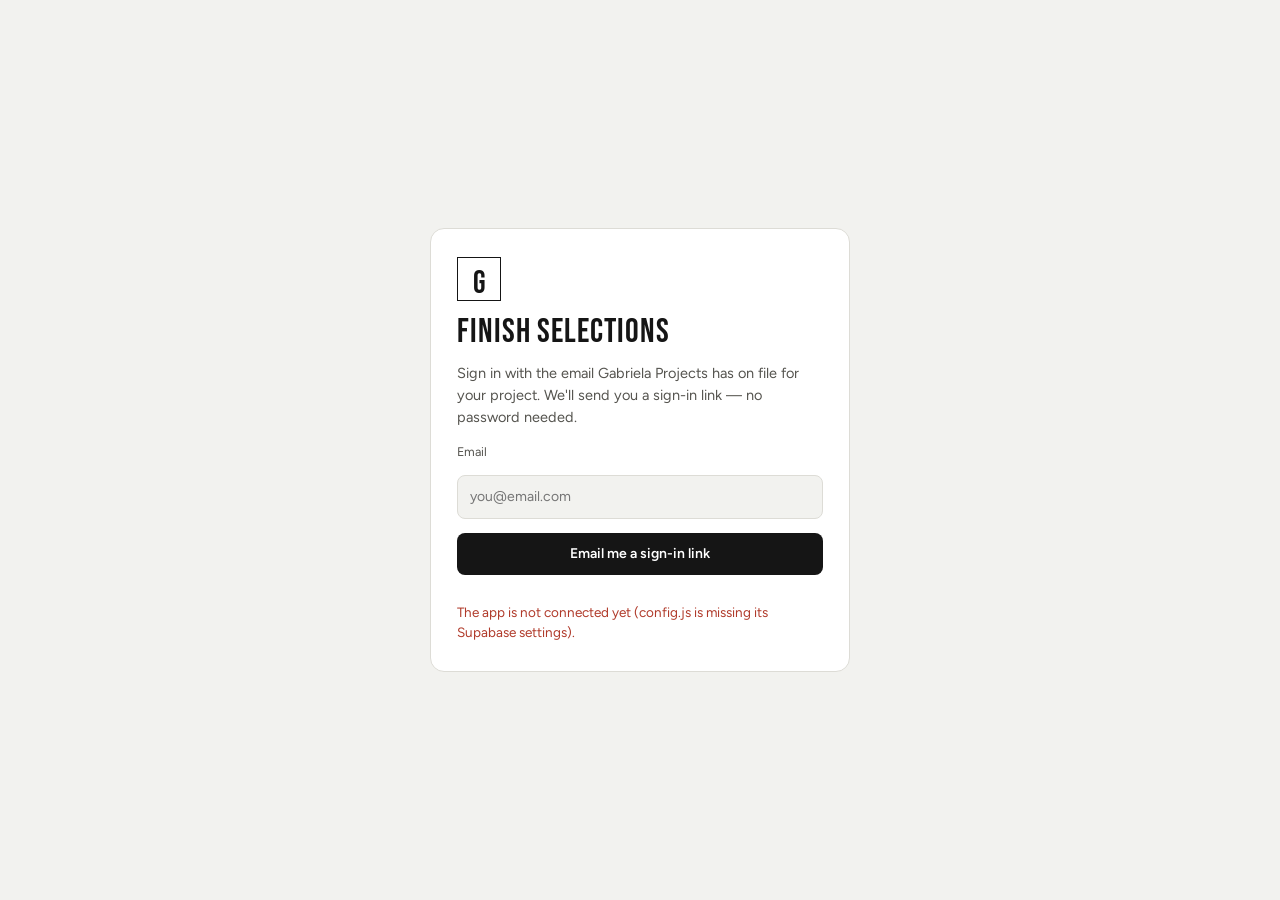
==== selections/index.html @ f7209436 "Selections: connect to the Supabase project and update the Supabase library Co-Authored-By: Claude O" ====
<!DOCTYPE html>
<html lang="en">
<head>
<meta charset="UTF-8">
<meta name="viewport" content="width=device-width,initial-scale=1,viewport-fit=cover">
<meta name="robots" content="noindex, nofollow">
<link rel="icon" type="image/svg+xml" href="/images/common/favicon.svg">
<title>Gabriela Projects Selections</title>
<link rel="preconnect" href="https://fonts.googleapis.com">
<link rel="preconnect" href="https://fonts.gstatic.com" crossorigin>
<link rel="stylesheet" href="https://fonts.googleapis.com/css2?family=Bebas+Neue&family=Figtree:wght@400;500;600;700&family=Lora:ital,wght@1,400;1,500&display=swap">
<style>
:root{
  --bg:#F2F2EF; --surface:#FFFFFF; --sunk:#E8E8E4; --stage:#E4E3DE; --ink:#151515; --ink2:#55544F; --ink3:#8A8983; --line:#DDDCD6;
  --band:#151515; --band-ink:#F4F4F1; --band-ink2:#A9A8A2;
  --accent:#8C6A2F; --accent-ink:#FFFFFF; --accent-soft:#F1E9DA;
  --ok:#2E7650; --okbg:#E3F0E8; --warn:#B07A14;
  --display:"Bebas Neue",Impact,"Arial Narrow",sans-serif;
  --serif:"Lora",Georgia,serif;
  --sans:"Figtree",-apple-system,"Segoe UI",Roboto,sans-serif;
}
@media (prefers-color-scheme: dark){
  :root:not([data-theme="light"]){
    color-scheme:dark;
    --bg:#121211; --surface:#1C1C1B; --sunk:#262624; --stage:#2A2A27; --ink:#EDECE8; --ink2:#B3B2AC; --ink3:#7F7E78; --line:#31302D;
    --band:#000; --band-ink:#F4F4F1; --band-ink2:#8F8E88;
    --accent:#C9A15E; --accent-ink:#161310; --accent-soft:#2E2618;
    --ok:#6CC293; --okbg:#1B2E23; --warn:#E0AE55;
  }
}
:root[data-theme="dark"]{
  color-scheme:dark;
  --bg:#121211; --surface:#1C1C1B; --sunk:#262624; --stage:#2A2A27; --ink:#EDECE8; --ink2:#B3B2AC; --ink3:#7F7E78; --line:#31302D;
  --band:#000; --band-ink:#F4F4F1; --band-ink2:#8F8E88;
  --accent:#C9A15E; --accent-ink:#161310; --accent-soft:#2E2618;
  --ok:#6CC293; --okbg:#1B2E23; --warn:#E0AE55;
}
*{box-sizing:border-box}
body{background:var(--bg);color:var(--ink);font-family:var(--sans);font-size:14px;line-height:1.45;-webkit-font-smoothing:antialiased}
button,input,select,textarea{font:inherit;color:inherit}
:focus-visible{outline:2px solid var(--accent);outline-offset:2px}
a{color:var(--accent)}

.band{background:var(--band);color:var(--band-ink)}
.band-in{max-width:1360px;margin:0 auto;padding:12px 16px;display:flex;align-items:center;gap:14px;flex-wrap:wrap}
.brand{display:flex;align-items:center;gap:12px;margin-right:auto;min-width:0}
.gmark{width:38px;height:38px;border:1.5px solid var(--band-ink);display:grid;place-items:center;font-family:var(--display);font-size:28px;line-height:1;padding-top:3px;flex:none}
.brand-t{display:flex;flex-direction:column}
.brand-t b{font-family:var(--display);font-weight:400;font-size:20px;letter-spacing:.08em;line-height:1}
.brand-t i{font-family:var(--serif);font-size:13px;color:var(--band-ink2)}
.band select{background:transparent;border:1px solid #3a3a37;color:var(--band-ink);border-radius:6px;padding:7px 10px;max-width:260px}
.band select option{color:#151515;background:#fff}
.band label{font-size:11px;letter-spacing:.08em;text-transform:uppercase;color:var(--band-ink2);display:flex;align-items:center;gap:8px}

main{max-width:1360px;margin:0 auto;padding-inline:16px;padding-block:18px 60px;display:flex;flex-direction:column;gap:16px}
.banner{background:var(--accent-soft);border:1px solid var(--line);border-radius:8px;padding:10px 14px;font-size:13px}

.phead{display:flex;flex-wrap:wrap;gap:8px 20px;align-items:flex-end;justify-content:space-between}
.phead h1{font-family:var(--display);font-weight:400;font-size:clamp(30px,4.4vw,46px);letter-spacing:.02em;line-height:.95;margin:0;text-wrap:balance}
.phead .sub{font-family:var(--serif);font-style:italic;color:var(--ink2);font-size:15px;margin-top:4px}
.acts{display:flex;gap:8px;flex-wrap:wrap}
.views{display:inline-flex;border:1px solid var(--line);border-radius:9px;overflow:hidden;background:var(--surface);align-self:flex-start}
.views button{border:0;background:none;padding:8px 16px;cursor:pointer;color:var(--ink2);font-weight:600}
.views button[aria-selected="true"]{background:var(--ink);color:var(--bg)}
.tabs{display:flex;gap:2px;flex-wrap:wrap;border-bottom:1px solid var(--line)}
.tab{border:0;background:none;padding:10px 12px 9px;cursor:pointer;color:var(--ink2);font-weight:600;border-bottom:2px solid transparent;margin-bottom:-1px;display:flex;align-items:center;gap:8px}
.tab[aria-selected="true"]{color:var(--ink);border-bottom-color:var(--ink)}
.tab .dot{width:7px;height:7px;border-radius:50%;background:var(--warn)}
.tab .dot.ok{background:var(--ok)} .tab .dot.none{background:var(--line)}
.tab.add{color:var(--accent)}

.stage{display:grid;grid-template-columns:minmax(0,1.2fr) minmax(340px,1fr);gap:28px;align-items:start}
.viz{position:sticky;top:calc(12px + env(safe-area-inset-top,0px));display:flex;flex-direction:column;gap:12px}
.canvas{background:var(--stage);border-radius:14px;position:relative;overflow:hidden}
.canvas svg{display:block;width:100%;height:auto;max-height:calc(100vh - 250px);margin:0 auto}
.canvas .rname{position:absolute;left:16px;top:12px;font-family:var(--serif);font-style:italic;font-size:20px;color:var(--ink)}
.canvas .hint{position:absolute;right:14px;bottom:10px;font-size:11.5px;color:var(--ink3)}
.turn{position:absolute;right:12px;top:10px;display:flex;align-items:center;gap:2px;background:var(--surface);border:1px solid var(--line);border-radius:99px;padding:2px}
.tbtn{border:0;background:transparent;width:32px;height:32px;border-radius:50%;cursor:pointer;font-size:17px;line-height:1;color:var(--ink);display:grid;place-items:center}
.tbtn:hover{background:var(--accent-soft);color:var(--accent)}
.tlbl{font-size:11.5px;font-weight:600;color:var(--ink2);padding:0 4px;white-space:nowrap}
.iso .s{transition:opacity .18s}
.iso.focusing .s:not(.on){opacity:.5}
.iso .s[data-slot]{cursor:pointer}
.summary{background:var(--surface);border:1px solid var(--line);border-radius:12px;padding:14px 16px;display:flex;flex-direction:column;gap:12px}
.chips{display:flex;flex-wrap:wrap;gap:7px 16px}
.chipf{display:flex;align-items:center;gap:7px;font-size:12.5px;color:var(--ink2);border:0;background:none;padding:0;cursor:pointer;text-align:left}
.chipf .sw{width:16px;height:16px;border-radius:4px;border:1px solid rgba(0,0,0,.18);flex:none}
.chipf b{color:var(--ink);font-weight:600}
.approve{display:flex;align-items:center;gap:10px;flex-wrap:wrap;border-top:1px solid var(--line);padding-top:12px}
.approve .tot{margin-right:auto;font-size:13px;color:var(--ink2)}
.approve .tot b{font-family:var(--display);font-size:24px;font-weight:400;color:var(--ink);letter-spacing:.02em;margin-left:4px}
.approve .wait{font-size:13px;color:var(--ink2)}
.stamp{display:inline-flex;align-items:center;gap:6px;background:var(--okbg);color:var(--ok);font-weight:700;padding:7px 12px;border-radius:99px;font-size:13px}
.refs{display:flex;gap:8px;overflow-x:auto;padding-bottom:2px}
.refs button{flex:none;border:1px solid var(--line);border-radius:8px;padding:0;overflow:hidden;cursor:zoom-in;background:var(--sunk);height:84px}
.refs img{height:100%;width:auto;display:block}

.picks{display:flex;flex-direction:column;gap:22px}
.slot{display:flex;flex-direction:column;gap:10px;scroll-margin-top:16px;border-radius:12px;transition:background .3s,box-shadow .3s}
.slot.flash{background:var(--accent-soft);box-shadow:0 0 0 8px var(--accent-soft)}
.slot-h{display:flex;align-items:baseline;gap:6px 10px;flex-wrap:wrap}
.slot-h h3,.sec-h{margin:0;font-family:var(--display);font-weight:400;font-size:22px;letter-spacing:.04em;line-height:1}
.slot-h .cur{font-family:var(--serif);font-style:italic;color:var(--ink2);font-size:14px}
.slot-h .edit{margin-left:auto}
.opts{display:grid;grid-template-columns:repeat(auto-fill,minmax(124px,1fr));gap:10px}
.opt{border:1.5px solid var(--line);background:var(--surface);border-radius:10px;padding:0;overflow:hidden;cursor:pointer;text-align:left;display:flex;flex-direction:column;transition:border-color .15s}
.opt:hover:not(:disabled){border-color:var(--ink3)}
.opt[aria-pressed="true"]{border-color:var(--ink);box-shadow:0 0 0 1.5px var(--ink)}
.opt:disabled{cursor:default}
.opt .thumb{aspect-ratio:1/1;max-width:100%;position:relative;background:var(--sunk)}
.opt .thumb svg,.opt .thumb img{width:100%;height:100%;display:block;object-fit:cover}
.opt .check{position:absolute;top:7px;right:7px;width:22px;height:22px;border-radius:50%;background:var(--ink);color:var(--bg);display:grid;place-items:center;font-size:13px;font-weight:700}
.opt .meta{padding:8px 10px 10px;display:flex;flex-direction:column;gap:2px}
.opt .n{font-weight:600;font-size:13px;line-height:1.25;display:-webkit-box;-webkit-line-clamp:3;-webkit-box-orient:vertical;overflow:hidden}
.opt .d{font-size:12px;color:var(--ink2);line-height:1.3}
.opt .p{font-size:12px;font-weight:600;color:var(--ink3);margin-top:3px}
.opt .st{font-size:10.5px;font-weight:700;letter-spacing:.05em;text-transform:uppercase;color:var(--ink3);margin-top:2px}
.lpick{display:grid;grid-template-columns:repeat(auto-fill,minmax(150px,1fr));gap:10px}
.lpick button{border:1.5px solid var(--line);border-radius:10px;background:var(--stage);padding:8px;cursor:pointer;display:flex;flex-direction:column;gap:4px;align-items:center;font-weight:600;font-size:12.5px;color:var(--ink)}
.lpick button[aria-pressed="true"]{border-color:var(--ink);box-shadow:0 0 0 1.5px var(--ink)}
.lpick svg{width:100%;height:auto}
.opt .p.up{color:var(--accent)}
.link{font-size:12.5px;color:var(--accent);font-weight:600}
.opt .vlink{font-size:12px;font-weight:600;color:var(--accent);text-decoration:underline;margin-top:4px;align-self:flex-start;cursor:pointer}

.speclist{display:flex;flex-direction:column;border:1px solid var(--line);border-radius:12px;background:var(--surface);overflow:hidden}
.speclist .grp{padding:8px 14px;font-size:11px;letter-spacing:.09em;text-transform:uppercase;color:var(--ink3);font-weight:700;background:var(--sunk)}
.si{display:grid;grid-template-columns:130px 1fr auto;gap:4px 14px;padding:10px 14px;border-top:1px solid var(--line);align-items:baseline;text-align:left;background:none;border-left:0;border-right:0;border-bottom:0;width:100%}
.si.click{cursor:pointer}.si.click:hover{background:var(--accent-soft)}
.si .loc{font-size:12.5px;color:var(--ink2);font-weight:600}
.si .nm{font-size:13.5px;overflow-wrap:anywhere}
.si .nm small{display:block;color:var(--ink2);font-size:12px}
.si .q{font-size:12px;color:var(--ink3);white-space:nowrap}
.muted{color:var(--ink3);font-style:italic}
@media (max-width:560px){.si{grid-template-columns:1fr auto}.si .loc{grid-column:1/-1}}

.toolbar{display:flex;gap:10px;flex-wrap:wrap;align-items:center}
.seg{display:inline-flex;border:1px solid var(--line);border-radius:8px;overflow:hidden;background:var(--surface)}
.seg button{border:0;background:transparent;padding:7px 12px;cursor:pointer;color:var(--ink2);font-weight:500}
.seg button[aria-pressed="true"]{background:var(--ink);color:var(--bg)}
.toolbar input[type=search]{background:var(--surface);border:1px solid var(--line);border-radius:8px;padding:7px 10px;flex:1 1 160px;max-width:280px;min-width:0}
.tablewrap{overflow-x:auto;border:1px solid var(--line);border-radius:12px;background:var(--surface)}
table{border-collapse:collapse;width:100%;font-size:13px}
th,td{padding:9px 10px;border-bottom:1px solid var(--line);text-align:left;vertical-align:top}
th{font-size:10.5px;letter-spacing:.08em;text-transform:uppercase;color:var(--ink3);font-weight:700;background:var(--sunk);white-space:nowrap}
td{min-width:90px}
td.w{min-width:220px}
tbody tr.row{cursor:pointer}
tbody tr.row:hover td{background:var(--accent-soft)}
tr.g td{background:var(--bg);font-family:var(--display);font-size:19px;letter-spacing:.05em;cursor:default;padding-top:14px}
.sw-i{display:inline-block;width:12px;height:12px;border-radius:3px;border:1px solid rgba(0,0,0,.2);vertical-align:-1px;margin-right:6px}
.tag{font-size:10.5px;font-weight:700;letter-spacing:.06em;text-transform:uppercase;color:var(--accent);margin-left:6px;white-space:nowrap}

.plans{display:grid;grid-template-columns:repeat(auto-fill,minmax(280px,1fr));gap:16px;align-items:start}
.plan{background:var(--surface);border:1px solid var(--line);border-radius:12px;overflow:hidden;display:flex;flex-direction:column}
.plan button.img{border:0;padding:0;background:var(--sunk);cursor:zoom-in;aspect-ratio:4/3;max-width:100%;display:block;width:100%}
.plan img{width:100%;height:100%;object-fit:contain;display:block;background:#fff}
.plan .pb{padding:12px 14px;display:flex;flex-direction:column;gap:6px}
.plan h4{margin:0;font-family:var(--display);font-weight:400;font-size:21px;letter-spacing:.04em;line-height:1}
.plan .rt{font-size:11px;letter-spacing:.08em;text-transform:uppercase;color:var(--accent);font-weight:700}
.plan p{margin:0;font-size:13px;color:var(--ink2);white-space:pre-line}

.btn{border:1px solid var(--line);background:var(--surface);border-radius:8px;padding:8px 14px;cursor:pointer;font-weight:600;display:inline-flex;align-items:center;gap:6px;white-space:nowrap}
.btn:hover{border-color:var(--ink3)}
.btn.primary{background:var(--ink);border-color:var(--ink);color:var(--bg)}
.btn.accent{background:var(--accent);border-color:var(--accent);color:var(--accent-ink)}
.btn.ghost{background:transparent;border-color:transparent;color:var(--ink2)}
.btn.danger{color:#B03A2A;border-color:#B03A2A;background:transparent}
.btn.sm{padding:5px 10px;font-size:12.5px}
.btn:disabled{opacity:.5;cursor:not-allowed}

.empty{padding:40px 20px;text-align:center;color:var(--ink2);border:1.5px dashed var(--line);border-radius:12px;display:flex;flex-direction:column;align-items:center;gap:12px}
.empty h3{font-family:var(--display);font-weight:400;font-size:28px;margin:0;letter-spacing:.03em;color:var(--ink)}

.scrim{position:fixed;inset:0;background:rgba(10,10,10,.45);z-index:20}
.drawer{position:fixed;top:0;right:0;bottom:0;width:min(620px,100%);background:var(--surface);z-index:21;display:flex;flex-direction:column;box-shadow:-10px 0 40px rgba(0,0,0,.2);padding-top:env(safe-area-inset-top,0px);padding-bottom:env(safe-area-inset-bottom,0px)}
.dhead{display:flex;align-items:center;gap:10px;padding:14px 18px;border-bottom:1px solid var(--line)}
.dhead h3{font-family:var(--display);font-weight:400;font-size:26px;letter-spacing:.03em;margin:0;margin-right:auto;line-height:1}
.dbody{overflow-y:auto;padding:18px;display:flex;flex-direction:column;gap:14px;flex:1}
.dbody>*{flex:none}
.dbody p{margin:0;color:var(--ink2)}
.dfoot{display:flex;gap:8px;padding:12px 18px;border-top:1px solid var(--line);flex-wrap:wrap;align-items:center}
.sp{flex:1}
.orow{border:1px solid var(--line);border-radius:10px;padding:12px;display:grid;grid-template-columns:84px 1fr;gap:12px}
.orow .thumb{width:84px;height:84px;border-radius:8px;overflow:hidden;background:var(--sunk)}
.dropzone{position:relative;cursor:copy;outline-offset:2px}
.dropzone .dz-hint{position:absolute;left:0;right:0;bottom:0;font-size:9.5px;font-weight:700;text-align:center;padding:3px 2px;background:rgba(20,20,20,.62);color:#fff;opacity:0;transition:opacity .15s}
.dropzone:hover .dz-hint,.dropzone:focus .dz-hint,.dropzone.over .dz-hint{opacity:1}
.dropzone.over,.dropzone:focus{box-shadow:0 0 0 2px var(--accent)}
.orow .thumb svg,.orow .thumb img{width:100%;height:100%;display:block;object-fit:cover}
.ofields{display:grid;grid-template-columns:repeat(6,1fr);gap:8px 10px;min-width:0}
.f{display:flex;flex-direction:column;gap:3px;grid-column:span 3;min-width:0}
.f.w6{grid-column:span 6}.f.w2{grid-column:span 2}
.f label{font-size:11.5px;color:var(--ink2);font-weight:500}
.f input,.f select,.f textarea{background:var(--bg);border:1px solid var(--line);border-radius:7px;padding:7px 9px;width:100%;min-width:0}
.f textarea{min-height:70px;resize:vertical}
.f input[type=color]{padding:2px;height:34px}
details.more{grid-column:1/-1}
details.more summary{cursor:pointer;font-size:12.5px;font-weight:600;color:var(--accent);padding:4px 0}
details.more .ofields{margin-top:8px}
.oacts{grid-column:1/-1;display:flex;gap:8px;flex-wrap:wrap;align-items:center}
.confirm{display:flex;align-items:center;gap:8px;flex-wrap:wrap;font-size:13px;color:#B03A2A}
.typepick{display:grid;grid-template-columns:repeat(3,1fr);gap:10px}
.typepick button{border:1.5px solid var(--line);border-radius:10px;background:var(--stage);padding:8px;cursor:pointer;display:flex;flex-direction:column;gap:4px;align-items:center;font-weight:600;font-size:13px}
.typepick button[aria-pressed="true"]{border-color:var(--ink);box-shadow:0 0 0 1.5px var(--ink)}
.typepick svg{width:100%;height:auto}
.typepick .gen{aspect-ratio:4/3;width:100%;display:grid;place-items:center;font-family:var(--display);font-size:22px;color:var(--ink3)}
.chk{display:flex;gap:8px;align-items:center;font-size:13px}

.lb{position:fixed;inset:0;z-index:30;background:rgba(8,8,8,.92);display:flex;flex-direction:column;padding:calc(12px + env(safe-area-inset-top,0px)) 16px calc(12px + env(safe-area-inset-bottom,0px))}
.lb-top{display:flex;align-items:center;gap:10px;color:#f4f4f1}
.lb-top h3{margin:0 auto 0 0;font-family:var(--display);font-weight:400;font-size:24px;letter-spacing:.04em}
.lb-top .btn{background:transparent;color:#f4f4f1;border-color:#444}
.lb-img{flex:1;min-height:0;display:flex;align-items:center;justify-content:center;padding:10px 0}
.lb-img img{max-width:100%;max-height:100%;object-fit:contain;background:#fff;border-radius:4px}
.lb-notes{color:#d8d7d2;font-size:13.5px;white-space:pre-line;max-height:22vh;overflow:auto;max-width:900px;margin:0 auto;width:100%}

.drawer.wide{width:min(1180px,100%)}
.le{gap:12px}
.le-top{grid-template-columns:repeat(8,1fr)}
.le-add{display:flex;flex-wrap:wrap;gap:6px}
.chipbtn{border:1px solid var(--line);background:var(--surface);border-radius:99px;padding:5px 11px;font-size:12.5px;font-weight:600;cursor:pointer;color:var(--ink2)}
.chipbtn:hover{border-color:var(--accent);color:var(--accent)}
.le-main{display:grid;grid-template-columns:minmax(0,1.1fr) minmax(0,1fr);gap:16px;align-items:start}
.le-plan{background:var(--sunk);border-radius:10px;padding:6px}
.le-plan svg{width:100%;height:auto;max-height:62vh;display:block;user-select:none}
.le-iso{background:var(--stage);border-radius:10px;position:relative}
.le-iso .turn{top:8px;right:8px}
.le-iso svg{width:100%;height:auto;max-height:36vh;display:block}
.le-side{display:flex;flex-direction:column;gap:12px}
.le-insp-h{display:flex;align-items:center;gap:6px;flex-wrap:wrap;margin-bottom:8px}
.le-hint{font-size:12.5px;color:var(--ink3)!important}
.pl-floor{fill:var(--surface)} .pl-grid{stroke:var(--line);stroke-width:.3} .pl-wall{fill:var(--ink)} .pl-open{fill:none;stroke:var(--ink3);stroke-width:.6;stroke-dasharray:3 3}
.pl-dim{font:600 6px var(--sans);fill:var(--ink2)} .pl-lbl{font-family:var(--sans);font-weight:600;fill:var(--ink);pointer-events:none}
.pl-swing{fill:none;stroke:var(--ink3);stroke-width:.5;stroke-dasharray:2 2}
.pi{cursor:grab} .pi.sel rect{stroke:var(--accent)!important}
.rot-h{cursor:pointer} .rot-h circle{fill:var(--accent)} .rot-h path{stroke:#fff;stroke-linecap:round;stroke-linejoin:round} .rot-h:hover circle{filter:brightness(1.12)}
.rh{cursor:pointer} .rh-hit{fill:var(--accent);opacity:.18} .rh-arrow{fill:var(--accent)} .rh:hover .rh-hit{opacity:.35}
.pl-dimsel{font:700 5px var(--sans);fill:var(--accent);pointer-events:none}
.stp{display:flex;align-items:stretch;gap:0;border:1px solid var(--line);border-radius:7px;overflow:hidden;background:var(--bg)}
.stp input{border:0!important;border-radius:0!important;text-align:center;flex:1;min-width:0}
.stpb{border:0;background:var(--sunk);color:var(--ink2);width:30px;flex:none;cursor:pointer;font-size:11px;touch-action:manipulation;user-select:none}
.stpb:hover{background:var(--accent-soft);color:var(--accent)}
@media (max-width:860px){ .le-main{grid-template-columns:1fr} .le-top{grid-template-columns:repeat(4,1fr)} }
.toast{position:fixed;left:50%;bottom:calc(20px + env(safe-area-inset-bottom,0px));transform:translateX(-50%);background:var(--ink);color:var(--bg);padding:10px 16px;border-radius:8px;z-index:40;font-weight:500;max-width:calc(100% - 32px)}
.loading{padding:60px 0;text-align:center;color:var(--ink3);font-family:var(--serif);font-style:italic;font-size:16px}

@media (max-width:860px){
  .stage{grid-template-columns:1fr;gap:16px}
  .viz{top:env(safe-area-inset-top,0px);z-index:4;background:var(--bg);padding-block:8px 6px;margin-inline:-16px;padding-inline:16px;border-bottom:1px solid var(--line)}
  .canvas svg{max-height:36vh}
  .viz .summary,.viz .refs{display:none}
  .canvas .hint{display:none}
  .canvas .rname{font-size:16px;top:8px;left:12px}
  .turn{top:6px;right:8px} .tbtn{width:30px;height:30px}
}
@media (min-width:861px){ .mobile{display:none!important} }
@media (max-width:520px){ .f,.f.w2{grid-column:span 6} .orow{grid-template-columns:1fr} .opts{grid-template-columns:repeat(2,1fr)} .typepick{grid-template-columns:repeat(2,1fr)} }
@media (prefers-reduced-motion:reduce){*{transition:none!important}}
</style>
<script src="vendor/supabase.js?v=2.117.2"></script>
<script src="config.js?v=1"></script>
<script src="backend.js?v=1"></script>
</head>
<body>
<header class="band">
  <div class="band-in">
    <div class="brand">
      <div class="gmark" aria-hidden="true">G</div>
      <div class="brand-t"><b>Gabriela Projects</b><i>Finish selections</i></div>
    </div>
    <label for="projSel">Project <select id="projSel"></select></label>
    <label id="viewAsWrap" for="viewAs" hidden>View as
      <select id="viewAs"><option value="designer">Designer (me)</option><option value="client">Client</option></select>
    </label>
  </div>
</header>
<main id="app"><div class="loading">Loading your rooms…</div></main>
<div id="overlay"></div>
<div id="toastHost"></div>

<script>
(() => {
// ================= catalog =================
const CATEGORIES = ['Tiles','Stone','Flooring','Plumbing','Appliances','Lighting','Millwork','Doors & hardware','Moldings & trims','Glazing','Paint','Furniture','Other'];
const ACCENT_OPTS = [
  {name:'Hale Navy HC-154',detail:'Benjamin Moore · eggshell',manufacturer:'Benjamin Moore',model:'HC-154',color:'#3E4957',texture:'plain',price:0},
  {name:'Saybrook Sage HC-114',detail:'Benjamin Moore · eggshell',manufacturer:'Benjamin Moore',model:'HC-114',color:'#A4AE8E',texture:'plain',price:0},
  {name:'Cinnamon Slate 2113-40',detail:'Benjamin Moore · eggshell',manufacturer:'Benjamin Moore',model:'2113-40',color:'#8C6E68',texture:'plain',price:0},
  {name:'Limewash plaster',detail:'Warm greige · hand-applied',color:'#CFC3B2',texture:'plain',price:900}];
const PAINTS = [
  {name:'Chantilly Lace OC-65',detail:'Benjamin Moore · eggshell',manufacturer:'Benjamin Moore',model:'OC-65',color:'#F2F1EB',texture:'plain',price:0},
  {name:'Pale Oak OC-20',detail:'Benjamin Moore · eggshell',manufacturer:'Benjamin Moore',model:'OC-20',color:'#DCD3C6',texture:'plain',price:0},
  {name:'Hale Navy HC-154',detail:'Benjamin Moore · eggshell',manufacturer:'Benjamin Moore',model:'HC-154',color:'#3E4957',texture:'plain',price:0}];
const FLOORS_WOOD = [
  {name:'White oak plank',detail:'Natural · 7" wide',color:'#C49A6C',texture:'plank',price:0},
  {name:'White oak herringbone',detail:'Natural · 4" × 24"',color:'#CDAE84',texture:'herringbone',price:1400},
  {name:'Porcelain 24×24',detail:'Limestone look',color:'#D2CDC4',texture:'large',price:900}];
const METALS = d => [
  {name:'Polished chrome',detail:d,color:'#CDD2D6',texture:'plain',price:0},
  {name:'Brushed brass',detail:d,color:'#B8924A',texture:'plain',price:350},
  {name:'Matte black',detail:d,color:'#2A2A2A',texture:'plain',price:150}];
const LIGHTS = d => [
  {name:'Brass',detail:d,color:'#B8924A',texture:'plain',price:0},
  {name:'Matte black',detail:d,color:'#222222',texture:'plain',price:0},
  {name:'Polished nickel',detail:d,color:'#BDB9B1',texture:'plain',price:120}];
const HOOD_OPTS = [
  {name:'Stainless chimney hood',detail:'Wall mount · 36"',color:'#C9CAC8',texture:'plain',style:'chimney',price:0},
  {name:'Custom wood hood',detail:'Painted to match cabinets · with insert',color:'#EFEEEA',texture:'plain',style:'insert',price:1800},
  {name:'Plaster hood',detail:'Smooth curved plaster · with insert',color:'#ECE8E0',texture:'plain',style:'plaster',price:2600},
  {name:'Box hood',detail:'Matte black · to ceiling',color:'#2A2A2A',texture:'plain',style:'box',price:900},
  {name:'Slim under-cabinet hood',detail:'Stainless · under an upper cabinet',color:'#C9CAC8',texture:'plain',style:'slim',price:0},
  {name:'No hood',detail:'Downdraft or recirculating',color:'#E4E3DE',texture:'plain',style:'nohood',price:0}];
const CROWN_OPTS = [
  {name:'No crown',detail:'Cabinets end square at the top',color:'#EFEEEA',texture:'plain',style:'none',price:0},
  {name:'Flat fascia',detail:'Painted to match · 3"',color:'#EFEEEA',texture:'plain',style:'flat',price:0},
  {name:'Cove crown',detail:'Painted to match · 4"',color:'#EFEEEA',texture:'plain',style:'cove',price:350},
  {name:'Stepped crown',detail:'Painted to match · 4¼"',color:'#EFEEEA',texture:'plain',style:'stepped',price:450},
  {name:'Classic ogee crown',detail:'Painted to match · 4¾"',color:'#EFEEEA',texture:'plain',style:'ogee',price:600}];
const TEMPLATES = {
  kitchen:{label:'Kitchen', slots:[
    {k:'cabinets',label:'Cabinets',cat:'Millwork',opts:[
      {name:'Shaker',detail:'Painted white · 2¼" frame',color:'#EFEEEA',texture:'plain',style:'shaker',price:0},
      {name:'Shaker 4" flat',detail:'Painted sage · 4" frame',color:'#8E9C86',texture:'plain',style:'shaker4',price:400},
      {name:'Slim shaker',detail:'Painted greige · 1" frame',color:'#CFC8BC',texture:'plain',style:'slim',price:600},
      {name:'Flat slab',detail:'Rift white oak',color:'#C29B6B',texture:'wood',style:'slab',price:2400}]},
    {k:'island',label:'Island',cat:'Millwork',opts:[
      {name:'Shaker',detail:'Painted navy',color:'#2F3B4F',texture:'plain',style:'shaker',price:0},
      {name:'Slab',detail:'Rift white oak',color:'#C29B6B',texture:'wood',style:'slab',price:900},
      {name:'Stone waterfall',detail:'Matches countertop',color:'#EEEBE6',texture:'marble',price:3800}]},
    {k:'counter',label:'Countertops',cat:'Stone',opts:[
      {name:'Quartz',detail:'Calacatta look',color:'#EEEBE6',texture:'marble',price:0},
      {name:'Quartz',detail:'Pure white',color:'#F5F4F0',texture:'plain',price:0},
      {name:'Soapstone',detail:'Honed',color:'#3A3D3E',texture:'marble',price:1800}]},
    {k:'stools',label:'Counter stools',cat:'Furniture',opts:[
      {name:'Backless stool',detail:'Walnut seat, brass legs',color:'#6D5A45',color2:'#B8924A',texture:'plain',style:'backless',price:0},
      {name:'Low-back stool',detail:'Cream bouclé, black frame',color:'#E9E2D4',color2:'#222222',texture:'plain',style:'lowback',price:0},
      {name:'Saddle stool',detail:'White oak',color:'#C29B6B',color2:'#A07B50',texture:'wood',style:'saddle',price:0},
      {name:'Upholstered stool',detail:'Cognac leather, black frame',color:'#8B5A34',color2:'#222222',texture:'plain',style:'upholstered',price:0},
      {name:'Swivel pedestal stool',detail:'Cream seat, brass base',color:'#E9E2D4',color2:'#B8924A',texture:'plain',style:'pedestalback',price:0},
      {name:'Spindle-back stool',detail:'Black oak',color:'#2B2724',color2:'#2B2724',texture:'wood',style:'spindle',price:0}]},
    {k:'range',label:'Range',cat:'Appliances',opts:[
      {name:'Professional range',detail:'Stainless steel',color:'#C9CAC8',texture:'plain',style:'pro',price:0},
      {name:'French range',detail:'Matte black, brass trim',color:'#2B2C2E',color2:'#B8924A',texture:'plain',style:'french',price:4500},
      {name:'Slide-in range',detail:'Black stainless',color:'#3A3B3D',texture:'plain',style:'slidein',price:0},
      {name:'Induction range',detail:'Stainless, glass top',color:'#C9CAC8',texture:'plain',style:'induction',price:800}]},
    {k:'hood',label:'Range hood',cat:'Appliances',opts:HOOD_OPTS},
    {k:'crown',label:'Crown moulding',cat:'Moldings & trims',opts:CROWN_OPTS},
    {k:'backsplash',label:'Backsplash',cat:'Tiles',opts:[
      {name:'Subway 3×6',detail:'White · gloss',color:'#F1F0EC',texture:'subway',price:0},
      {name:'Zellige-look 4×4',detail:'Warm white',color:'#E6DECF',texture:'square',price:600},
      {name:'Full-height slab',detail:'Matches counter look',color:'#EEEBE6',texture:'marble',price:2200}]},
    {k:'floor',label:'Flooring',cat:'Flooring',opts:FLOORS_WOOD},
    {k:'paint',label:'Wall paint',cat:'Paint',opts:PAINTS},
    {k:'accent',label:'Accent wall',cat:'Paint',opts:ACCENT_OPTS},
    {k:'metal',label:'Hardware & faucet',cat:'Millwork',opts:[
      {name:'Brushed brass',detail:'Bar pulls and faucet',color:'#B8924A',texture:'plain',style:'bar',price:0},
      {name:'Matte black',detail:'Knobs and faucet',color:'#2A2A2A',texture:'plain',style:'knob',price:0},
      {name:'Polished nickel',detail:'Long pulls and faucet',color:'#BDB9B1',texture:'plain',style:'long',price:250},
      {name:'Aged brass',detail:'Knobs on doors, cup pulls on drawers',color:'#A57C3C',texture:'plain',style:'cup',price:150}]},
    {k:'lights',label:'Pendants',cat:'Lighting',opts:[
      {name:'Dome pendants',detail:'Brass',color:'#B8924A',texture:'plain',style:'dome',price:0},
      {name:'Cylinder pendants',detail:'Matte black',color:'#222222',texture:'plain',style:'cylinder',price:0},
      {name:'Glass globes',detail:'Polished nickel',color:'#BDB9B1',texture:'plain',style:'globe',price:180},
      {name:'Linear LED bar',detail:'Matte black',color:'#222222',texture:'plain',style:'linear',price:450}]}
  ]},
  bath:{label:'Bathroom', slots:[
    {k:'wall',label:'Wall tile',cat:'Tiles',opts:[
      {name:'Subway 3×6',detail:'White · gloss',color:'#F1F0EC',texture:'subway',price:0},
      {name:'Zellige-look 4×4',detail:'Sage green',color:'#9FB09A',texture:'square',price:850},
      {name:'Marble hex mosaic',detail:'Carrara',color:'#ECEBE8',color2:'#8E9296',texture:'hex',price:600}]},
    {k:'floor',label:'Floor tile',cat:'Tiles',opts:[
      {name:'Porcelain 12×24',detail:'Warm grey · matte',color:'#B9B4AB',texture:'large',price:0},
      {name:'Marble mosaic 2×2',detail:'Carrara · honed',color:'#E6E4DF',texture:'mosaic',price:650},
      {name:'Cement-look 8×8',detail:'Charcoal',color:'#55575A',texture:'square',price:300}]},
    {k:'vanity',label:'Vanity',cat:'Millwork',opts:[
      {name:'Shaker 42"',detail:'White oak · natural',color:'#C29B6B',texture:'wood',style:'floating_doors',width:42,price:0},
      {name:'Reeded 48"',detail:'Black',color:'#1F1F1F',texture:'reeded',style:'floating_drawers',width:48,price:350},
      {name:'Furniture vanity 36"',detail:'Matte white, brass legs',color:'#ECEBE7',texture:'plain',style:'furniture',width:36,price:0},
      {name:'Double vanity 72"',detail:'Walnut',color:'#6B4A33',texture:'wood',style:'cabinet',width:72,price:1600}]},
    {k:'counter',label:'Vanity top',cat:'Stone',opts:[
      {name:'Quartz',detail:'White Attica · undermount sink',color:'#EDEBE6',texture:'marble',style:'undermount',price:0},
      {name:'Quartz',detail:'Concrete grey · vessel sink',color:'#9C9A95',texture:'plain',style:'vessel',price:250},
      {name:'Marble',detail:'Nero Marquina · undermount',color:'#2A2A2E',texture:'marble',style:'undermount',price:450}]},
    {k:'paint',label:'Wall paint',cat:'Paint',opts:PAINTS},
    {k:'accent',label:'Accent wall',cat:'Paint',opts:ACCENT_OPTS},
    {k:'metal',label:'Faucet & plumbing finish',cat:'Plumbing',opts:[
      {name:'Single-hole faucet',detail:'Polished chrome',color:'#CDD2D6',texture:'plain',style:'single',price:0},
      {name:'Widespread faucet',detail:'Brushed brass',color:'#B8924A',texture:'plain',style:'widespread',price:350},
      {name:'Wall-mounted faucet',detail:'Matte black',color:'#2A2A2A',texture:'plain',style:'wall',price:600}]},
    {k:'lights',label:'Mirror & sconces',cat:'Lighting',opts:[
      {name:'Rectangle mirror',detail:'Brass frame and sconces',color:'#B8924A',texture:'plain',style:'rect',price:0},
      {name:'Round mirror',detail:'Matte black',color:'#222222',texture:'plain',style:'round',price:0},
      {name:'Arched mirror',detail:'Polished nickel',color:'#BDB9B1',texture:'plain',style:'arch',price:150}]},
    {k:'shower',label:'Shower door',cat:'Glazing',opts:[
      {name:'Frameless',detail:'Clear glass',color:'#BFD9E0',texture:'plain',style:'frameless',price:0},
      {name:'Steel grid',detail:'Black frame',color:'#1B1B1B',texture:'grid',style:'grid',price:1800}]}
  ]},
  powder:{label:'Powder room', slots:[
    {k:'floor',label:'Flooring',cat:'Flooring',opts:FLOORS_WOOD},
    {k:'paint',label:'Wall finish',cat:'Paint',opts:[...PAINTS,{name:'Plaster finish',detail:'Sage green',color:'#5E7263',texture:'plain',price:900}]},
    {k:'accent',label:'Accent wall',cat:'Paint',opts:ACCENT_OPTS},
    {k:'vanity',label:'Vanity',cat:'Millwork',opts:[
      {name:'Floating shelf',detail:'White oak',color:'#C29B6B',texture:'wood',style:'shelf',width:30,price:0},
      {name:'Reeded 30"',detail:'Black',color:'#1F1F1F',texture:'reeded',style:'floating_drawers',width:30,price:250},
      {name:'Furniture vanity 24"',detail:'Walnut on legs',color:'#6B4A33',texture:'wood',style:'furniture',width:24,price:300}]},
    {k:'counter',label:'Sink / top',cat:'Stone',opts:[
      {name:'Marble block sink',detail:'Calacatta',color:'#EEECE8',color2:'#3A3A3A',texture:'marble',style:'block',price:0},
      {name:'Quartz top',detail:'Pure white · vessel sink',color:'#F5F4F0',texture:'plain',style:'vessel',price:0}]},
    {k:'metal',label:'Faucet & plumbing finish',cat:'Plumbing',opts:[
      {name:'Wall-mounted faucet',detail:'Brushed brass',color:'#B8924A',texture:'plain',style:'wall',price:0},
      {name:'Single-hole faucet',detail:'Polished chrome',color:'#CDD2D6',texture:'plain',style:'single',price:0},
      {name:'Widespread faucet',detail:'Matte black',color:'#2A2A2A',texture:'plain',style:'widespread',price:150}]},
    {k:'lights',label:'Mirror & sconces',cat:'Lighting',opts:[
      {name:'Arched mirror',detail:'Brass',color:'#B8924A',texture:'plain',style:'arch',price:0},
      {name:'Round mirror',detail:'Matte black',color:'#222222',texture:'plain',style:'round',price:0}]}
  ]},
  laundry:{label:'Laundry', slots:[
    {k:'floor',label:'Floor tile',cat:'Tiles',opts:[
      {name:'Checkerboard 12×12',detail:'Black & white · diagonal',color:'#2A2A2A',color2:'#EDEDEA',texture:'checker',price:0},
      {name:'Porcelain 12×24',detail:'Warm grey',color:'#B9B4AB',texture:'large',price:0}]},
    {k:'paint',label:'Wall paint',cat:'Paint',opts:PAINTS},
    {k:'appliance',label:'Washer & dryer',cat:'Appliances',opts:[
      {name:'Stacked set',detail:'White',color:'#F1F1EF',texture:'plain',style:'stacked',price:0},
      {name:'Side by side',detail:'Graphite, under counter',color:'#4A4B4D',texture:'plain',style:'side',price:0}]}
  ]},
  room:{label:'Living / bedroom', slots:[
    {k:'floor',label:'Flooring',cat:'Flooring',opts:FLOORS_WOOD},
    {k:'paint',label:'Wall paint',cat:'Paint',opts:PAINTS}
  ]},
  general:{label:'Whole home', slots:[]}
};
const TEXTURES = [['plain','Solid / paint'],['subway','Subway tile 3×6'],['square','Square tile'],['large','Large tile'],['mosaic','Mosaic 2×2'],['hex','Hex mosaic'],['checker','Checkerboard (diagonal)'],['plank','Wood plank'],['herringbone','Herringbone'],['wood','Wood grain'],['reeded','Reeded / fluted'],['marble','Stone veining'],['grid','Steel grid (doors)'],['photo','Real photo (uses the option photo)']];
const TWO_TONE = ['marble','checker','hex'];

function roomFromTemplate(type, name){
  const t = TEMPLATES[type]; const slots = {};
  t.slots.filter(s => s.k!=='accent').forEach(s => { const options = s.opts.map((o,i)=>({id:`${s.k}${i+1}`, url:'', ...o})); slots[s.k] = {options, chosen:options[0].id}; });
  return {name: name || t.label, type, slots, approved:null, order: Date.now()};
}

// ================= state =================
const S = {db:null, assets:null, downloads:null, role:'designer', viewAs:'designer', demo:false, ready:false,
  projects:[], pid:null, rooms:[], specs:[], plans:[], rid:null, photos:{}, unsubs:[], drawer:null, lb:null, hover:null,
  view:'rooms', schedBy:'category', q:'', loading:0, turn:{}};
try{ const p = JSON.parse(localStorage.getItem('gp-fin')||'{}'); S.lastPid=p.pid; S.lastRid=p.rid; if(p.view) S.view=p.view; if(p.schedBy) S.schedBy=p.schedBy; if(p.waste!==undefined) S.waste=p.waste; }catch(e){}
const savePrefs = () => { try{ localStorage.setItem('gp-fin', JSON.stringify({pid:S.pid, rid:S.rid, view:S.view, schedBy:S.schedBy, waste:S.waste})); }catch(e){} };
const $ = s => document.querySelector(s);
const esc = s => String(s ?? '').replace(/[&<>"']/g, c => ({'&':'&amp;','<':'&lt;','>':'&gt;','"':'&quot;',"'":'&#39;'}[c]));
const money = n => '$' + Math.round(+n||0).toLocaleString('en-US');
const newId = () => Date.now().toString(36) + Math.random().toString(36).slice(2,6);
const role = () => S.role==='designer' ? S.viewAs : S.role;
const isDesigner = () => role()==='designer';
const canManage = () => isDesigner() && !S.demo;
const canPick = () => role()!=='viewer';
const project = () => S.projects.find(p=>p.id===S.pid);
const room = () => S.rooms.find(r=>r.id===S.rid);
const tplOf = r => TEMPLATES[r.type] || TEMPLATES.bath;
const slotsOf = r => tplOf(r).slots.filter(s => r.slots && r.slots[s.k] && (s.k!=='accent' || (r.plan && r.plan.accent)));
const chosen = (r,k) => { const s = r.slots?.[k]; if(!s) return null; return s.options.find(o=>o.id===s.chosen) || s.options[0] || null; };
const photoKey = (rid, oid) => `${rid}_${oid}`;
// uploaded photos: served by the Claude platform at /_blob/<id>, or by the website's storage (window.GP_BLOB)
const blob = id => id ? (window.GP_BLOB ? window.GP_BLOB(id) : '/_blob/' + id) : '';
const hrefOf = u => /^https?:\/\//i.test(u||'') ? u : 'https://' + u;
const shortUrl = u => String(u||'').replace(/^https?:\/\/(www\.)?/,'').split(/[/?#]/)[0];
const roomName = id => id==='general' ? 'Whole home' : (S.rooms.find(r=>r.id===id)?.name || 'Unassigned');
function toast(m){ const h=$('#toastHost'); h.innerHTML=`<div class="toast" role="status">${esc(m)}</div>`; clearTimeout(toast.t); toast.t=setTimeout(()=>h.innerHTML='',2800); }

// ================= color =================
function rgb(h){ const n=parseInt((h||'#cccccc').slice(1),16); return [n>>16,n>>8&255,n&255]; }
function hex(c){ return '#'+c.map(v=>Math.max(0,Math.min(255,Math.round(v))).toString(16).padStart(2,'0')).join(''); }
function shade(h,a){ return hex(rgb(h).map(v=> a<0 ? v*(1+a) : v+(255-v)*a)); }
function lum(h){ const [r,g,b]=rgb(h); return (r*299+g*587+b*114)/255000; }
const okHex = h => /^#[0-9a-f]{6}$/i.test(h||'') ? h : '#cccccc';

// ================= isometric drawing =================
// World: x along the back wall, y along the left wall, z up. Units are inches.
const C = Math.cos(Math.PI/6), SN = 0.5;
const f = n => +(+n).toFixed(2);
const mXZ = y0 => `matrix(${f(C)},${SN},0,1,${f(-C*y0)},${f(SN*y0)})`;
const mYZ = x0 => `matrix(${f(-C)},${SN},0,1,${f(C*x0)},${f(SN*x0)})`;
const mXY = z0 => `matrix(${f(C)},${SN},${f(-C)},${SN},0,${f(-z0)})`;
const P = (x,y,z) => [f(C*(x-y)), f(SN*(x+y)-z)];
function hexPath(cx,cy,r){ let d=''; for(let i=0;i<6;i++){ const a=Math.PI/180*(60*i-90); d+=(i?'L':'M')+f(cx+r*Math.cos(a))+' '+f(cy+r*Math.sin(a)); } return d+'Z'; }

function pattern(id, o){
  const out = patternRaw(id, o), ang = ((+o.angle || 0) % 360 + 360) % 360;
  if(!ang) return out;
  if(out.includes('patternTransform="rotate(45)"')) return out.replace('patternTransform="rotate(45)"', `patternTransform="rotate(${45 + ang})"`);
  return out.replace(`<pattern id="${id}"`, `<pattern id="${id}" patternTransform="rotate(${ang})"`);
}
function patternRaw(id, o){
  const c = okHex(o.color), dark = lum(c) < .45;
  const g = shade(c, dark ? .28 : -.2), g2 = shade(c, dark ? .08 : -.07), sw = .4;
  const c2 = /^#[0-9a-f]{6}$/i.test(o.color2||'') ? o.color2 : null;
  const base = (w,h,extra='') => `<pattern id="${id}" width="${f(w)}" height="${f(h)}" patternUnits="userSpaceOnUse"${extra}><rect width="${f(w)}" height="${f(h)}" fill="${c}"/>`;
  switch(o.texture){
    case 'subway': return base(6,6)+`<path d="M0 0H6M0 3H6M0 0V3M3 3V6" stroke="${g}" stroke-width="${sw}" fill="none"/></pattern>`;
    case 'square': return base(8,8)+`<path d="M0 0H8M0 0V8" stroke="${g}" stroke-width="${sw}"/><rect x="1.2" y="1.2" width="3" height="2" fill="${g2}" opacity=".45"/></pattern>`;
    case 'large': return base(24,24)+`<path d="M0 0H24M0 12H24M0 0V12M12 12V24" stroke="${g}" stroke-width="${sw}" fill="none"/></pattern>`;
    case 'mosaic': return base(2,2)+`<path d="M0 0H2M0 0V2" stroke="${g}" stroke-width=".22"/></pattern>`;
    case 'hex': { const r=1.15, w=Math.sqrt(3)*r, h=3*r, v=c2||g;
      return base(w,h)+`<path d="${hexPath(w/2,h/2,r)}${hexPath(0,0,r)}${hexPath(w,0,r)}${hexPath(0,h,r)}${hexPath(w,h,r)}" fill="none" stroke="${g}" stroke-width=".18"/><path d="M${f(w*.3)} ${f(h*.35)}l.6 .5M${f(w*.05)} ${f(h*.85)}l.5-.3" stroke="${v}" stroke-width=".12" opacity=".6"/></pattern>`; }
    case 'checker': { const b = c2 || shade(c, dark ? .85 : -.8);
      return base(24,24,` patternTransform="rotate(45)"`)+`<rect width="12" height="12" fill="${b}"/><rect x="12" y="12" width="12" height="12" fill="${b}"/><path d="M0 0H24M0 12H24M0 0V24M12 0V24" stroke="rgba(0,0,0,.25)" stroke-width=".25"/></pattern>`; }
    case 'plank': return base(96,12)+`<rect y="6" width="96" height="6" fill="${g2}" opacity=".6"/><path d="M0 0H96M0 6H96M0 0V6M52 0V6M22 6V12M78 6V12" stroke="${g}" stroke-width="${sw}"/><path d="M4 2.2H40M58 3.6H90M28 8.4H70M84 9.8H96M0 9.8H14" stroke="${g}" stroke-width=".18" opacity=".6"/></pattern>`;
    case 'herringbone': { const a=24/Math.SQRT2, h=4*Math.SQRT2; let d='';
      for(let k=-1;k<=4;k++){ d+=`M0 ${f(k*h)}L${f(a)} ${f(k*h-3*h)}`; d+=`M${f(a)} ${f(k*h-3*h+h/2)}L${f(2*a)} ${f(k*h+h/2)}`; }
      return base(2*a,h)+`<rect x="${f(a)}" width="${f(a)}" height="${f(h)}" fill="${shade(c, dark?.12:-.12)}"/><path d="${d}M0 0V${f(h)}M${f(a)} 0V${f(h)}" stroke="${g}" stroke-width=".45" fill="none"/></pattern>`; }
    case 'wood': return base(10,48)+`<path d="M2 0C2.6 12 1.6 30 2.2 48M5.6 0C5 16 6.2 28 5.5 48M8.4 0C8.8 18 8 30 8.6 48" stroke="${g}" stroke-width=".25" fill="none" opacity=".7"/></pattern>`;
    case 'reeded': return base(1.6,10)+`<rect width=".35" height="10" fill="${shade(c, dark?.18:-.15)}"/><rect x=".5" width=".25" height="10" fill="${shade(c, dark?.1:.1)}" opacity=".8"/></pattern>`;
    case 'marble': { const v = c2 || g;
      return base(64,64)+`<path d="M-4 20C10 12 24 30 40 18S60 8 70 14" stroke="${v}" stroke-width="${c2?1.4:.55}" fill="none" opacity="${c2?.8:.55}"/><path d="M-2 50C18 42 30 60 48 50S62 44 68 48" stroke="${v}" stroke-width="${c2?.9:.35}" fill="none" opacity="${c2?.7:.5}"/><path d="M20 66C26 52 34 40 30 28M44 64C50 56 46 44 56 36" stroke="${v}" stroke-width="${c2?.6:.3}" fill="none" opacity=".5"/></pattern>`; }
    case 'photo': { if(!o.img) return base(10,10)+`</pattern>`;
      const pw = +o.photoW || 48, ph = pw * (+o.imgRatio || .6);
      return `<pattern id="${id}" width="${f(pw)}" height="${f(ph)}" patternUnits="userSpaceOnUse"><rect width="${f(pw)}" height="${f(ph)}" fill="${c}"/><image href="${esc(blob(o.img))}" width="${f(pw)}" height="${f(ph)}" preserveAspectRatio="xMidYMid slice"/></pattern>`; }
    default: return base(10,10)+`</pattern>`;
  }
}
function face(m, x, y, w, h, fill, k, slot, extra=''){
  return `<g transform="${m}" class="s"${slot?` data-slot="${slot}"`:''}><rect x="${f(x)}" y="${f(y)}" width="${f(w)}" height="${f(h)}" fill="${fill}" stroke="rgba(0,0,0,.22)" stroke-width=".35"/>${k?`<rect x="${f(x)}" y="${f(y)}" width="${f(w)}" height="${f(h)}" fill="#000" opacity="${k}" pointer-events="none"/>`:''}${extra}</g>`;
}
function box(x0,y0,z0,w,d,h,fill,slot,o={}){
  return face(mYZ(x0+w), y0, -(z0+h), d, h, fill, .2, slot, o.side||'')
       + face(mXZ(y0+d), x0, -(z0+h), w, h, fill, .08, slot, o.front||'')
       + face(mXY(z0+h), x0, y0, w, d, o.top||fill, 0, slot, o.topExtra||'');
}
function doors(u0,u1,z0,z1,n,col,spec){
  const sp = spec===true ? {slab:true} : (spec && typeof spec==='object') ? spec : {fw:2.25};
  let s=''; const dw=(u1-u0)/n, ln=shade(col, lum(col)<.45 ? .3 : -.28), hl=shade(col, lum(col)<.45 ? .12 : .35);
  for(let i=0;i<n;i++){ const a=u0+i*dw;
    s+=`<rect x="${f(a+.8)}" y="${f(-z1+.8)}" width="${f(dw-1.6)}" height="${f(z1-z0-1.6)}" fill="none" stroke="${ln}" stroke-width=".45"/>`;
    if(sp.slab) continue;
    const fw = Math.max(.8, Math.min(sp.fw ?? 2.25, (dw-4)/2, (z1-z0-4)/2)), ix = a+.8+fw, iy = -z1+.8+fw, iw = dw-1.6-2*fw, ih = z1-z0-1.6-2*fw;
    if(sp.glass) s+=`<rect x="${f(ix)}" y="${f(iy)}" width="${f(iw)}" height="${f(ih)}" fill="#c9dbe1" opacity=".85"/><path d="M${f(ix+iw*.2)} ${f(iy+ih*.7)}L${f(ix+iw*.7)} ${f(iy+ih*.15)}" stroke="#fff" stroke-width=".8" opacity=".6"/>`;
    s+=`<rect x="${f(ix)}" y="${f(iy)}" width="${f(iw)}" height="${f(ih)}" fill="none" stroke="${ln}" stroke-width=".35" opacity=".8"/><path d="M${f(ix+.4)} ${f(iy+ih)}H${f(ix+iw)}V${f(iy+.4)}" stroke="${hl}" stroke-width=".3" fill="none" opacity=".8"/>`;
    if(sp.bead) s+=`<rect x="${f(a+1.5)}" y="${f(-z1+1.5)}" width="${f(dw-3)}" height="${f(z1-z0-3)}" fill="none" stroke="${ln}" stroke-width=".25" opacity=".7"/>`; }
  return s;
}
function doorSpec(o){
  if(!o) return {fw:2.25};
  const st = o.style || 'shaker', fr = +o.frame;
  if(st==='slab') return true;
  const sp = st==='shaker4' ? {fw:4} : st==='slim' ? {fw:1} : st==='inset' ? {fw:2.25, bead:true} : st==='glass' ? {fw:2.25, glass:true} : {fw:2.25};
  if(fr > 0) sp.fw = fr;
  return sp;
}
const noGlass = sp => sp && typeof sp==='object' ? {...sp, glass:false} : sp;
function drawers(u0,u1,z0,z1,n,col){ let s=''; const dh=(z1-z0)/n, ln=shade(col, lum(col)<.45 ? .3 : -.28); for(let i=1;i<n;i++) s+=`<path d="M${f(u0+.8)} ${f(-z0-i*dh)}H${f(u1-.8)}" stroke="${ln}" stroke-width=".5"/>`; return s; }
// ---- styles each option can carry (shape changes in the drawing) ----
const STYLE_SETS = {
  vanity:[['floating_drawers','Floating · drawers'],['floating_doors','Floating · doors'],['furniture','Furniture on legs'],['cabinet','Cabinet to floor'],['shelf','Open shelf / console']],
  sink:[['undermount','Undermount sink'],['vessel','Vessel sink'],['block','Integrated stone sink']],
  faucet:[['single','Single-hole faucet'],['widespread','Widespread faucet'],['wall','Wall-mounted faucet']],
  mirror:[['rect','Rectangle mirror'],['pill','Pill mirror'],['round','Round mirror'],['arch','Arched mirror']],
  pendant:[['cylinder','Cylinder pendants'],['dome','Dome pendants'],['globe','Globe pendants'],['linear','Linear bar']],
  pull:[['bar','Bar pulls (5")'],['long','Long bar pulls (10")'],['knob','Round knobs'],['mix','Knobs on doors · bar pulls on drawers'],['cup','Knobs on doors · cup pulls on drawers'],['tknob','T-knobs'],['edge','Edge / tab pulls'],['latch','Latches · vintage'],['nohw','No hardware (push to open)']],
  door:[['shaker','Shaker · 2¼" frame'],['shaker4','Shaker · 4" flat frame'],['slim','Slim shaker · 1" frame'],['slab','Flat slab'],['inset','Beaded inset'],['glass','Glass-front uppers']],
  hood:[['chimney','Stainless chimney'],['insert','Custom wood (painted, insert)'],['plaster','Curved plaster'],['box','Box to ceiling'],['slim','Slim under-cabinet'],['nohood','No hood']],
  crown:[['none','No crown'],['flat','Flat fascia (modern)'],['cove','Cove'],['stepped','Stepped (transitional)'],['ogee','Classic ogee (traditional)']],
  stool:[['backless','Backless · 4 legs'],['lowback','Low back'],['saddle','Wood saddle'],['upholstered','Upholstered, high back'],['barrel','Barrel / wraparound back'],['spindle','Spindle back (Windsor)'],['ladder','Ladder back'],['metal','Metal café (Tolix style)'],['woven','Woven seat, low back'],['pedestal','Round pedestal · swivel'],['pedestalback','Round pedestal with back']],
  range:[['pro','Professional'],['french','French range · trim'],['slidein','Slide-in'],['induction','Induction · glass top']],
  shower:[['frameless','Frameless glass'],['grid','Steel grid']],
  laundry:[['stacked','Stacked'],['side','Side by side']]
};
function styleSet(type, k){
  const bathy = type==='bath' || type==='powder';
  if(k==='vanity') return STYLE_SETS.vanity;
  if(k==='counter' && bathy) return STYLE_SETS.sink;
  if(k==='metal') return bathy ? STYLE_SETS.faucet : type==='kitchen' ? STYLE_SETS.pull : null;
  if(k==='lights') return bathy ? STYLE_SETS.mirror : type==='kitchen' ? STYLE_SETS.pendant : null;
  if((k==='cabinets'||k==='island') && type==='kitchen') return STYLE_SETS.door;
  if(k==='shower') return STYLE_SETS.shower;
  if(k==='range') return STYLE_SETS.range;
  if(k==='stools') return STYLE_SETS.stool;
  if(k==='crown') return STYLE_SETS.crown;
  if(k==='hood') return STYLE_SETS.hood;
  if(k==='appliance') return STYLE_SETS.laundry;
  return null;
}
const styleLabel = (type,k,v) => { const s = styleSet(type,k); const m = s && s.find(x=>x[0]===v); return m ? m[1] : ''; };
const LAYOUTS = {
  kitchen:[['l_island','L-shape + island'],['one_wall','One wall + island'],['l_shape','L-shape'],['u_shape','U-shape / peninsula'],['galley','Galley']],
  bath:[['corner_shower','Corner shower'],['narrow','Shower across the end'],['tub_alcove','Tub / shower combo'],['freestanding','Freestanding tub']],
  powder:[['back','Vanity on back wall'],['side','Vanity on side wall']]
};

// a hardware choice sets the pull used on doors and the one used on drawers
const PULL_PARTS = {mix:['knob','bar'], cup:['knob','cup'], tknob:['tknob','tknob'], edge:['edge','edge'], latch:['latch','cup'], nohw:['nohw','nohw']};
const doorPull = st => (PULL_PARTS[st] || [st])[0], drawerPull = st => (PULL_PARTS[st] || [st, st])[1];
function pulls(m,u0,u1,z,n,metal,vertical,style){
  let s=''; const dw=(u1-u0)/n, dk = shade(metal, -.3);
  if(style==='nohw') return '';
  for(let i=0;i<n;i++){ const a=u0+i*dw, xc = vertical ? (i%2===0 ? a+dw-3 : a+3) : a+dw/2;
    if(style==='cup'){ s += `<path d="M${f(xc-2.6)} ${f(-z-.6)}H${f(xc+2.6)}C${f(xc+2.6)} ${f(-z+1.4)} ${f(xc-2.6)} ${f(-z+1.4)} ${f(xc-2.6)} ${f(-z-.6)}Z" fill="${metal}" stroke="${dk}" stroke-width=".2"/><rect x="${f(xc-2.9)}" y="${f(-z-.9)}" width="5.8" height=".6" rx=".3" fill="${metal}"/>`; continue; }
    if(style==='tknob'){ s += vertical ? `<rect x="${f(xc-.35)}" y="${f(-z-1.2)}" width=".7" height="2.4" rx=".3" fill="${metal}"/>` : `<rect x="${f(xc-1.2)}" y="${f(-z-.35)}" width="2.4" height=".7" rx=".3" fill="${metal}"/>`; s += `<circle cx="${f(xc)}" cy="${f(-z)}" r=".35" fill="${dk}"/>`; continue; }
    if(style==='edge'){ const zt = z + 2.4; s += vertical ? `<rect x="${f(i%2===0 ? a+dw-1.6 : a+.6)}" y="${f(-z-2.5)}" width="1" height="5" fill="${metal}"/>` : `<rect x="${f(xc-2)}" y="${f(-zt-.4)}" width="4" height=".9" fill="${metal}"/>`; continue; }
    if(style==='latch'){ s += `<rect x="${f(xc-1.5)}" y="${f(-z-.8)}" width="3" height="1.6" rx=".3" fill="${metal}" stroke="${dk}" stroke-width=".2"/><circle cx="${f(xc+.6)}" cy="${f(-z)}" r=".45" fill="${dk}"/>`; continue; }
    if(style==='knob'){ const x = vertical ? (i%2===0 ? a+dw-3 : a+3) : a+dw/2; s += `<circle cx="${f(x)}" cy="${f(-z)}" r=".9" fill="${metal}"/>`; }
    else if(style==='long'){ s += vertical ? `<rect x="${f(i%2===0 ? a+dw-3.4 : a+2.4)}" y="${f(-z-6)}" width="1" height="12" rx=".4" fill="${metal}"/>` : `<rect x="${f(a+dw/2-5)}" y="${f(-z-.5)}" width="10" height="1.1" rx=".4" fill="${metal}"/>`; }
    else s += vertical ? `<rect x="${f(i%2===0 ? a+dw-3.4 : a+2.4)}" y="${f(-z-3)}" width="1" height="6" rx=".4" fill="${metal}"/>` : `<rect x="${f(a+dw/2-2.5)}" y="${f(-z-.5)}" width="5" height="1.1" rx=".4" fill="${metal}"/>`; }
  return `<g transform="${m}" class="s" data-slot="metal">${s}</g>`;
}
function wallShell(W,D,H,x0=0,y0=0){
  const t=4, poly = pts => pts.map(p=>P(...p).join(',')).join(' ');
  // back wall runs x0..W along y=0; left wall runs y0..D along x=0 (x0/y0 > 0 when a diagonal corner cuts the back-left)
  const back = W > x0 ? `<polygon class="s" points="${poly([[x0,-t,H],[W,-t,H],[W,0,H],[x0,0,H]])}" fill="#d3d1ca" stroke="rgba(0,0,0,.2)" stroke-width=".35"/>` : '';
  const left = D > y0 ? `<polygon class="s" points="${poly([[-t,y0,H],[0,y0,H],[0,D,H],[-t,D,H]])}" fill="#d3d1ca" stroke="rgba(0,0,0,.2)" stroke-width=".35"/>` : '';
  const corner = !x0 && !y0 ? `<polygon class="s" points="${poly([[-t,-t,H],[0,-t,H],[0,0,H],[-t,0,H]])}" fill="#d3d1ca"/>` : '';
  return corner + back + left + face(mYZ(W), -t, -H, t, H, '#a29f97', 0, null) + face(mXZ(D), -t, -H, t, H, '#a29f97', 0, null);
}
function baseboards(W,D,trim='#F4F3EF'){ return face(mXZ(0),0,-4,W,4,trim,.05,null)+face(mYZ(0),0,-4,D,4,trim,.15,null); }
function sceneBox(W,D,H){ const pad=12, t=4; const x0=-C*(D+t)-pad, x1=C*(W+t)+pad, y0=SN*(-2*t)-H-pad, y1=SN*(W+D)+pad; return `${f(x0)} ${f(y0)} ${f(x1-x0)} ${f(y1-y0)}`; }
function mirrorPath(x0,y0,w,h,shape){
  if(shape==='round'){ const r=w/2; return `M${f(x0)} ${f(y0+r)}A${f(r)} ${f(r)} 0 1 1 ${f(x0+w)} ${f(y0+r)}A${f(r)} ${f(r)} 0 1 1 ${f(x0)} ${f(y0+r)}Z`; }
  if(shape==='arch'){ const r=w/2; return `M${f(x0)} ${f(y0+h)}V${f(y0+r)}A${f(r)} ${f(r)} 0 0 1 ${f(x0+w)} ${f(y0+r)}V${f(y0+h)}Z`; }
  const r = shape==='pill' ? w/2 : 3;
  return `M${f(x0+r)} ${f(y0)}H${f(x0+w-r)}A${f(r)} ${f(r)} 0 0 1 ${f(x0+w)} ${f(y0+r)}V${f(y0+h-r)}A${f(r)} ${f(r)} 0 0 1 ${f(x0+w-r)} ${f(y0+h)}H${f(x0+r)}A${f(r)} ${f(r)} 0 0 1 ${f(x0)} ${f(y0+h-r)}V${f(y0+r)}A${f(r)} ${f(r)} 0 0 1 ${f(x0+r)} ${f(y0)}Z`;
}
function mirror(m, cx, zTop, w, h, frame, shape){
  if(shape==='round'){ h = w = w+4; zTop -= 4; }
  const x0=cx-w/2, y0=-zTop, b=1.3;
  return `<g transform="${m}" class="s" data-slot="lights"><path d="${mirrorPath(x0,y0,w,h,shape)}" fill="${frame}"/></g><g transform="${m}" class="s"><path d="${mirrorPath(x0+b,y0+b,w-2*b,h-2*b,shape)}" fill="#dbe4e7"/><path d="M${f(x0+5)} ${f(y0+h-7)}L${f(x0+w-6)} ${f(y0+8)}" stroke="#fff" stroke-width="1.2" opacity=".55"/></g>`;
}
function sconce(m, x, z, col){ return `<g transform="${m}" class="s" data-slot="lights"><rect x="${f(x-.6)}" y="${f(-z-9)}" width="1.2" height="18" rx=".6" fill="${col}"/><rect x="${f(x-1.4)}" y="${f(-z-1.2)}" width="2.8" height="2.4" rx=".6" fill="${shade(col,-.2)}"/></g>`; }

// A vanity against the back wall (along = x) or the left wall (along = y)
function vanityGroup(o){
  const {wall, a0, vw, F, V, K, metal, light, powder} = o;
  const back = wall==='back', vd = o.depth || (powder ? 18 : 21), o0 = o.out0 || 0, onWall = o0 < 2;
  const B = (a,out,z,la,lo,h,fill,slot,ex={}) => back ? box(a,out+o0,z,la,lo,h,fill,slot,{front:ex.face,topExtra:ex.top}) : box(out+o0,a,z,lo,la,h,fill,slot,{side:ex.face,topExtra:ex.top});
  const wallM = back ? mXZ(0) : mYZ(0), frontM = d => back ? mXZ(o0+d) : mYZ(o0+d);
  const topRect = (a,out,la,lo,extra) => back ? `x="${f(a)}" y="${f(out+o0)}" width="${f(la)}" height="${f(lo)}" ${extra}` : `x="${f(out+o0)}" y="${f(a)}" width="${f(lo)}" height="${f(la)}" ${extra}`;
  const vStyle = V.style || (powder ? 'shelf' : V.texture==='reeded' ? 'floating_drawers' : 'floating_doors');
  const sink = K.style || (powder || vStyle==='shelf' ? 'block' : 'undermount');
  const fStyle = (o.faucet==='wall' && !onWall) ? 'single' : (o.faucet || 'single'), mShape = o.mirror || 'rect';
  const vanityC = okHex(V.color), dbl = vw >= 60;
  const centers = dbl ? [a0+vw*.25, a0+vw*.75] : [a0+vw/2];
  let s = '';
  if(onWall) centers.forEach(cx => { s += mirror(wallM, cx, 80, 22, 36, light, mShape); });
  if(onWall) (dbl ? [a0+vw*.25-16, a0+vw/2, a0+vw*.75+16] : [centers[0]-16, centers[0]+16]).forEach(x => s += sconce(wallM, x, 66, light));
  let top = 34.4;
  const flat = V.texture==='reeded' || vStyle==='floating_drawers';
  const face = (z0,z1) => flat ? drawers(a0,a0+vw,z0,z1,2,vanityC) : doors(a0,a0+vw,z0,z1,dbl?4:2,vanityC);
  if(vStyle==='shelf'){
    s += B(a0,0,10,vw,vd-2,1.6,F('vanity'),'vanity');
  } else if(vStyle==='furniture'){
    [[a0+1,1],[a0+vw-2.5,1],[a0+1,vd-2.5],[a0+vw-2.5,vd-2.5]].forEach(([a,out]) => s += B(a,out,0,1.5,1.5,9,F('vanity'),'vanity'));
    s += B(a0,0,9,vw,vd,top-9,F('vanity'),'vanity',{face:face(9,top)});
  } else if(vStyle==='cabinet'){
    s += B(a0+1,0,0,vw-2,vd-3,4,shade(vanityC,-.4),null);
    s += B(a0,0,4,vw,vd,top-4,F('vanity'),'vanity',{face:face(4,top)});
  } else {
    s += B(a0,0,16,vw,vd,top-16,F('vanity'),'vanity',{face:face(16,top)});
  }
  if(vStyle!=='shelf' && sink!=='block'){
    const pz = flat ? [top-5, top-13] : [top-4];
    s += `<g transform="${frontM(vd)}" class="s" data-slot="metal">${centers.map(cx => pz.map(z=>`<rect x="${f(cx-4)}" y="${f(-z)}" width="8" height=".9" rx=".4" fill="${metal}"/>`).join('')).join('')}</g>`;
  }
  // counter + sinks
  let cTop;
  if(sink==='block'){
    cTop = top + 1.2;
    const k = shade(okHex(K.color),-.14);
    s += B(a0-.5,0,top-11,vw+1,vd+1,12.2,F('counter'),'counter',{top: centers.map(cx=>`<rect ${topRect(cx-(vw>40?9:vw/2-5),4,vw>40?18:vw-10,vd-8,`rx="2" fill="${k}"`)}/>`).join('')});
  } else {
    cTop = top + 1.6;
    const sinks = sink==='undermount' ? centers.map(cx=>`<rect ${topRect(cx-8,5,16,11,'rx="5.5" fill="#f7f7f5" stroke="rgba(0,0,0,.25)" stroke-width=".4"')}/>`).join('') : '';
    s += B(a0-1,0,top,vw+2,vd+1.5,1.6,F('counter'),'counter',{top:sinks});
    if(sink==='vessel') centers.forEach(cx => { const [x,y] = back ? P(cx,o0+11,cTop+5) : P(o0+11,cx,cTop+5); s += `<g class="s" data-slot="counter"><path d="M${f(x-8)} ${y}A8 5.5 0 0 0 ${f(x+8)} ${y}Z" fill="#f1f1ee" stroke="rgba(0,0,0,.25)" stroke-width=".4"/><ellipse cx="${x}" cy="${y}" rx="8" ry="2.6" fill="#fbfbf9" stroke="rgba(0,0,0,.25)" stroke-width=".4"/><ellipse cx="${x}" cy="${f(y+.3)}" rx="6" ry="1.7" fill="#e3e3df"/></g>`; });
  }
  // faucets
  const lift = sink==='vessel' ? 6 : 0;
  const FB = (a,out,z,la,lo,h) => back ? box(a,out+o0,z,la,lo,h,metal,'metal') : box(out+o0,a,z,lo,la,h,metal,'metal');
  centers.forEach(cx => {
    if(fStyle==='wall'){
      const z = cTop + 10 + lift;
      s += FB(cx-.9,0,z,1.8,7,1.6);
      s += `<g transform="${wallM}" class="s" data-slot="metal"><circle cx="${f(cx)}" cy="${f(-z-.8)}" r="1.8" fill="${shade(metal,-.15)}"/><circle cx="${f(cx-6)}" cy="${f(-z-.8)}" r="1.3" fill="${metal}"/><circle cx="${f(cx+6)}" cy="${f(-z-.8)}" r="1.3" fill="${metal}"/><rect x="${f(cx-6.3)}" y="${f(-z-3.5)}" width=".6" height="2.7" fill="${metal}"/><rect x="${f(cx+5.7)}" y="${f(-z-3.5)}" width=".6" height="2.7" fill="${metal}"/></g>`;
    } else if(fStyle==='widespread'){
      s += FB(cx-.9,1.5,cTop,1.8,1.8,8+lift) + FB(cx-.9,3.3,cTop+6.2+lift,1.8,5,1.6);
      s += FB(cx-6.8,2,cTop,1.6,1.6,3) + FB(cx+5.2,2,cTop,1.6,1.6,3) + FB(cx-7.2,2,cTop+3,2.4,.8,.8) + FB(cx+4.8,2,cTop+3,2.4,.8,.8);
    } else {
      s += FB(cx-1,1.5,cTop,2,2,8+lift) + FB(cx-1,3.5,cTop+6+lift,2,5,2) + FB(cx+1,2,cTop+5+lift,2.4,.8,.8);
    }
  });
  return s;
}
function toiletAt(wall, a){
  const white='#F5F5F2';
  if(wall==='back') return box(a,0,15,18,8,14,white,null) + box(a+1.5,8,0,15,15,14,white,null,{topExtra:`<rect x="${a+2.5}" y="9" width="13" height="12" rx="5.5" fill="#ffffff" stroke="rgba(0,0,0,.2)" stroke-width=".4"/>`});
  return box(0,a,15,8,18,14,white,null) + box(8,a+2,0,15,13,14,white,null,{topExtra:`<rect x="9" y="${a+3}" width="13" height="11" rx="5.5" fill="#ffffff" stroke="rgba(0,0,0,.2)" stroke-width=".4"/>`});
}
function showerHead(m, a, metal){ return `<g transform="${m}" class="s" data-slot="metal"><rect x="${a-1}" y="-82" width="2" height="8" fill="${metal}"/><ellipse cx="${a}" cy="-73.5" rx="4.5" ry="1.5" fill="${metal}"/><circle cx="${a}" cy="-46" r="3.2" fill="${metal}"/><rect x="${a-.6}" y="-48.6" width="1.2" height="5" fill="${shade(metal,-.35)}"/></g>`; }
function glassDoor(m, u0, len, z0, h, grid, fr, slot){
  let d = `<rect x="${u0}" y="${-z0-h}" width="${len}" height="${h}" fill="rgba(190,220,232,.22)" stroke="${grid?fr:'rgba(110,140,150,.7)'}" stroke-width="${grid?1.4:.5}"/>`;
  if(grid){ const n = Math.max(2, Math.round(len/8)); for(let i=1;i<n;i++) d += `<path d="M${f(u0+len*i/n)} ${-z0-h}V${-z0}" stroke="${fr}" stroke-width="${i===n/2?1.1:.7}"/>`; [1,2,3].forEach(j => d += `<path d="M${u0} ${f(-z0-h*j/4)}H${u0+len}" stroke="${fr}" stroke-width=".7"/>`); }
  else d += `<path d="M${u0+6} ${-z0-h+10}L${u0+18} ${-z0-h+28}" stroke="#fff" stroke-width="1" opacity=".55"/>`;
  return `<g transform="${m}" class="s"${slot?` data-slot="${slot}"`:''}>${d}</g>`;
}

function bathScene(r, ids){
  const powder = r.type==='powder';
  const F=k=>r.slots[k]?`url(#${ids}-${k})`:'#dcdad4', ch=k=>chosen(r,k)||{color:'#cccccc'};
  const V = ch('vanity'), K = ch('counter'), M = ch('metal'), Lt = r.slots.lights ? ch('lights') : null, Sh = r.slots.shower ? ch('shower') : null;
  const metal = okHex(M.color), light = Lt ? okHex(Lt.color) : metal;
  const vw = Math.min(96, +V.width || (powder ? 30 : r.double ? 72 : 42));
  const layout = r.layout || (powder ? 'back' : 'corner_shower');
  const grid = Sh && (Sh.style==='grid' || (!Sh.style && Sh.texture==='grid')), fr = Sh ? okHex(Sh.color) : metal;
  const wain = +r.wainscot || 0, H = 96;
  let W, D, s = '', tileBack = null, tileLeft = null, vWall = 'back', vA = 42, extras = '', toilet = null;
  if(powder){
    if(layout==='side'){ W = 60; D = Math.max(66, vw + 44); vWall='left'; vA = 10; toilet = ['back', 34]; }
    else { W = Math.max(64, vw + 34); D = 60; vA = 16; toilet = ['left', 36]; }
  } else if(layout==='narrow'){
    W = 66; D = Math.max(108, 46 + vw + 30); tileBack = [0, W]; tileLeft = [0, 38]; vWall = 'left'; vA = 46; toilet = ['left', 46 + vw + 6];
    extras += box(0,36,0,W,3,3,F('wall'),'wall') + showerHead(mXZ(0), 33, metal);
    extras += glassDoor(mXZ(39), 0, W, 3, 77, grid, fr, r.slots.shower?'shower':null);
  } else if(layout==='tub_alcove'){
    W = Math.max(96, 40 + vw + 12); D = 96; tileBack = [0, 30]; tileLeft = [0, 60]; vA = 40; toilet = ['left', 66];
    extras += box(0,0,0,30,60,20,'#F7F7F4',null,{topExtra:`<rect x="3" y="3" width="24" height="54" rx="8" fill="#e9eef0" stroke="rgba(0,0,0,.2)" stroke-width=".4"/>`});
    extras += `<g transform="${mXZ(0)}" class="s" data-slot="metal"><rect x="14" y="-82" width="2" height="8" fill="${metal}"/><ellipse cx="15" cy="-73.5" rx="4.5" ry="1.5" fill="${metal}"/><circle cx="15" cy="-44" r="3" fill="${metal}"/><rect x="13.5" y="-27" width="3" height="1.4" fill="${metal}"/></g>`;
    extras += glassDoor(mYZ(30), 0, 30, 20, 58, grid, fr, r.slots.shower?'shower':null);
  } else if(layout==='freestanding'){
    W = Math.max(96, 42 + vw + 34); D = 100; vA = 42; toilet = ['back', 42 + vw + 10];
    const [cx, cy] = P(22, 64, 22);
    extras += box(12,40,0,20,48,21,'#F7F7F4',null);
    extras += `<g class="s"><ellipse cx="${cx}" cy="${cy}" rx="30" ry="17" fill="#F7F7F4" stroke="rgba(0,0,0,.2)" stroke-width=".4" transform="rotate(-30 ${cx} ${cy})"/><ellipse cx="${cx}" cy="${cy}" rx="26" ry="13.5" fill="#e9eef0" transform="rotate(-30 ${cx} ${cy})"/></g>`;
    extras += box(40,64,0,1.6,1.6,34,metal,'metal') + box(40,60,32,1.6,5,1.6,metal,'metal');
  } else { // corner shower
    W = Math.max(96, 42 + vw + 12); D = 84; tileBack = [0, 34]; tileLeft = [0, 40]; vA = 42; toilet = ['left', 58];
    extras += box(0,40,0,34,4,3,F('wall'),'wall') + showerHead(mYZ(0), 18, metal);
    extras += glassDoor(mXZ(42), 0, 32, 3, 77, grid, fr, r.slots.shower?'shower':null);
    if(!grid) extras += box(31,41.3,3,1,1.4,77,metal,'metal');
  }
  s += face(mXZ(0), 0, -H, W, H, F('paint'), .03, 'paint');
  s += face(mYZ(0), 0, -H, D, H, F('paint'), .13, 'paint');
  if(wain && r.slots.wall){
    s += face(mXZ(0), 0, -wain, W, wain, F('wall'), .03, 'wall') + face(mYZ(0), 0, -wain, D, wain, F('wall'), .13, 'wall');
    s += face(mXZ(0), 0, -wain-1, W, 1, '#f3f2ee', .05, 'wall') + face(mYZ(0), 0, -wain-1, D, 1, '#f3f2ee', .15, 'wall');
  }
  if(tileBack && r.slots.wall) s += face(mXZ(0), tileBack[0], -H, tileBack[1], H, F('wall'), .03, 'wall');
  if(tileLeft && r.slots.wall) s += face(mYZ(0), tileLeft[0], -H, tileLeft[1], H, F('wall'), .13, 'wall');
  s += face(mXY(0), 0, 0, W, D, F('floor'), 0, 'floor');
  s += wallShell(W,D,H);
  const drawToilet = () => toilet ? toiletAt(toilet[0], toilet[1]) : '';
  const vanity = vanityGroup({wall:vWall, a0:vA, vw, F, V, K, metal, light, powder, faucet:M.style, mirror:Lt && Lt.style});
  // paint order: things nearer the back first
  if(layout==='narrow') s += extras + vanity + drawToilet();
  else if(layout==='freestanding') s += vanity + drawToilet() + extras;
  else if(powder && layout==='side') s += drawToilet() + vanity;
  else s += extras + vanity + drawToilet();
  return {W,D,H,body:s};
}

function kitchenScene(r, ids){
  const layout = r.layout || 'l_island';
  const W=144, D=120, H=96, F=k=>r.slots[k]?`url(#${ids}-${k})`:'#dcdad4', ch=k=>chosen(r,k)||{color:'#cccccc'};
  const M = ch('metal'), metal=okHex(M.color), pStyle = doorPull(M.style || 'bar');
  const cabO = ch('cabinets'), islO = ch('island'), cab=okHex(cabO.color), isl=okHex(islO.color);
  const cabFlat = cabO.style==='slab', islFlat = islO.style==='slab';
  const Lt = r.slots.lights ? ch('lights') : null, light = Lt ? okHex(Lt.color) : metal, lStyle = (Lt && Lt.style) || 'cylinder', steel='#C9CAC8';
  const islandStone = islO.texture==='marble';
  const hasBack = layout!=='galley', hasLeft = layout!=='one_wall', island = layout==='l_island'||layout==='one_wall', pen = layout==='u_shape', galley = layout==='galley';
  const leftY0 = galley ? 0 : 24, leftY1 = galley ? 108 : 84;
  let s='';
  s += face(mXZ(0), 0, -H, W, H, F('paint'), .03, 'paint');
  if(hasBack) s += face(mXZ(0), 0, -54, 114, 18, F('backsplash'), .03, 'backsplash');
  s += face(mYZ(0), 0, -H, D, H, F('paint'), .13, 'paint');
  if(hasLeft) s += face(mYZ(0), 0, -54, leftY1, 18, F('backsplash'), .13, 'backsplash');
  s += `<g transform="${mXZ(0)}" class="s"><rect x="64" y="-86" width="34" height="30" fill="#f6f6f3" stroke="rgba(0,0,0,.25)" stroke-width=".4"/><rect x="66" y="-84" width="30" height="26" fill="#cfe0e6"/><path d="M81 -84V-58M66 -71H96" stroke="#f6f6f3" stroke-width="1.2"/><path d="M70 -62L80 -80" stroke="#fff" stroke-width="1.2" opacity=".6"/></g>`;
  s += face(mXY(0), 0, 0, W, D, F('floor'), 0, 'floor');
  s += wallShell(W,D,H);
  const counterTop = extra => ({topExtra:extra});
  if(hasBack){
    s += box(0,0,56,54,13,34,F('cabinets'),'cabinets',{front:doors(0,54,56,90,3,cab,cabFlat)});
    s += pulls(mXZ(13),0,54,60,3,metal,true,pStyle);
    s += box(102,0,62,12,14,34,F('paint'),'paint');
    s += box(0,0,0,114,21,4,shade(cab,-.4),null);
    s += box(0,0,4,114,24,30.5,F('cabinets'),'cabinets',{front:doors(0,114,4,34.5,6,cab,cabFlat)});
    s += pulls(mXZ(24),0,114,31,6,metal,false,pStyle);
    s += box(0,0,34.5,114,25,1.5,F('counter'),'counter',counterTop(`<rect x="72" y="5" width="18" height="13" rx="1.5" fill="${shade(okHex(ch('counter').color),-.28)}"/><rect x="100" y="3" width="10" height="18" fill="#222"/><circle cx="105" cy="7.5" r="2.2" fill="none" stroke="#555" stroke-width=".5"/><circle cx="105" cy="15.5" r="2.2" fill="none" stroke="#555" stroke-width=".5"/>`));
    s += box(80,1.5,36,1.8,1.8,12,metal,'metal') + box(80,3.3,45.5,1.8,6,1.8,metal,'metal');
  }
  const panel = !!r.panelFridge, frf = panel ? F('cabinets') : steel;
  s += box(114,0,0,30,30,84,frf,panel?'cabinets':null,{front:`<path d="M128 -80V-4" stroke="rgba(0,0,0,.3)" stroke-width=".5"/>`});
  s += `<g transform="${mXZ(30)}" class="s" data-slot="metal"><rect x="125.4" y="-60" width="1" height="24" fill="${metal}"/><rect x="130.2" y="-60" width="1" height="24" fill="${metal}"/></g>`;
  if(hasLeft){
    const n = Math.round((leftY1-leftY0)/20);
    if(galley){
      s += box(0,30,56,13,54,34,F('cabinets'),'cabinets',{side:doors(30,84,56,90,3,cab,cabFlat)});
      s += pulls(mYZ(13),30,84,60,3,metal,true,pStyle);
    }
    s += box(0,leftY0,0,21,leftY1-leftY0,4,shade(cab,-.4),null);
    s += box(0,leftY0,4,24,leftY1-leftY0,30.5,F('cabinets'),'cabinets',{side:doors(leftY0,leftY1,4,34.5,n,cab,cabFlat)});
    s += pulls(mYZ(24),leftY0,leftY1,31,n,metal,false,pStyle);
    s += box(0,leftY0,34.5,25,leftY1-leftY0,1.5,F('counter'),'counter',galley?counterTop(`<rect x="5" y="36" width="14" height="18" rx="1.5" fill="${shade(okHex(ch('counter').color),-.28)}"/><rect x="4" y="74" width="17" height="10" fill="#222"/>`):{});
    if(galley) s += box(1.5,44,36,1.8,1.8,12,metal,'metal') + box(3.3,44,45.5,6,1.8,1.8,metal,'metal');
  }
  // island / peninsula / galley run
  const runBox = (x0,y0,w,d,faceFront,faceSide) => {
    if(islandStone) return box(x0-1,y0-1,0,w+2,d+2,35,F('island'),'island') + box(x0-2,y0-2,35,w+4,d+4+(faceFront?10:0),1.6,F('island'),'island');
    let t = box(x0+2,y0+2,0,w-4,d-4,4,shade(isl,-.4),null);
    t += box(x0,y0,4,w,d,31,F('island'),'island',{front:faceFront?doors(x0,x0+w,4,35,Math.round(w/15),isl,islFlat):'', side:faceSide?doors(y0,y0+d,4,35,Math.round(d/18),isl,islFlat):''});
    if(faceFront) t += pulls(mXZ(y0+d),x0,x0+w,31.5,Math.round(w/15),metal,false,pStyle);
    if(faceSide) t += pulls(mYZ(x0+w),y0,y0+d,31.5,Math.round(d/18),metal,false,pStyle);
    return t + box(x0-2,y0-2,35,w+4,d+4+(faceFront?10:0),1.6,F('counter'),'counter');
  };
  let lamps = [];
  if(island){ s += runBox(48,58,60,36,true,true); lamps = [[62,78],[78,78],[94,78]]; }
  if(pen){ s += runBox(84,24,24,60,false,true); lamps = [[96,40],[96,56],[96,72]]; }
  if(galley){ s += runBox(56,24,26,76,false,true); lamps = [[40,40],[40,62],[40,84]]; }
  if(layout==='l_shape'){ lamps = [[60,60],[80,60]]; }
  if(island) [[60,106],[84,106]].forEach(([x,y]) => { s += box(x,y+9,0,1.2,1.2,26,metal,'metal') + box(x+10,y+9,0,1.2,1.2,26,metal,'metal') + box(x,y,26,11.2,11,2,'#6d5a45',null); });
  const slot = r.slots.lights ? 'lights' : 'metal';
  if(lStyle==='linear' && lamps.length){
    const xs = lamps.map(l=>l[0]), ys = lamps.map(l=>l[1]), alongX = Math.max(...xs)-Math.min(...xs) >= Math.max(...ys)-Math.min(...ys);
    const x0 = Math.min(...xs)-6, y0 = Math.min(...ys)-6, len = alongX ? Math.max(...xs)-Math.min(...xs)+12 : Math.max(...ys)-Math.min(...ys)+12;
    const st = alongX ? [x0, y0+6] : [x0+6, y0], en = alongX ? [x0+len, y0+6] : [x0+6, y0+len];
    const cord = ([x,y]) => { const t = P(x,y,H), b = P(x,y,63); return `<line x1="${t[0]}" y1="${t[1]}" x2="${b[0]}" y2="${b[1]}" stroke="${shade(light,-.3)}" stroke-width=".4"/>`; };
    s += `<g class="s" data-slot="${slot}">${cord(st)}${cord(en)}</g>`;
    s += alongX ? box(x0,y0+5,61,len,2,2,light,slot) : box(x0+5,y0,61,2,len,2,light,slot);
    const heads = Math.max(3, Math.round(len/10));
    for(let i=0;i<heads;i++){ const t = (i+.5)/heads*len; s += alongX ? box(x0+t-1.2,y0+4.8,57,2.4,2.4,4,light,slot) : box(x0+4.8,y0+t-1.2,57,2.4,2.4,4,light,slot); }
  } else lamps.forEach(([x,y]) => {
    const top=P(x,y,H), c1=P(x,y,60), cord = `<line x1="${top[0]}" y1="${top[1]}" x2="${c1[0]}" y2="${f(c1[1]-8)}" stroke="${shade(light,-.3)}" stroke-width=".4"/>`;
    let shape;
    if(lStyle==='dome') shape = `<path d="M${f(c1[0]-7)} ${c1[1]}Q${c1[0]} ${f(c1[1]-12)} ${f(c1[0]+7)} ${c1[1]}Z" fill="${light}"/><ellipse cx="${c1[0]}" cy="${c1[1]}" rx="7" ry="2.2" fill="${shade(light,-.25)}"/><ellipse cx="${c1[0]}" cy="${f(c1[1]+.3)}" rx="4" ry="1.2" fill="#fff6d8"/>`;
    else if(lStyle==='globe') shape = `<rect x="${f(c1[0]-1.2)}" y="${f(c1[1]-10)}" width="2.4" height="2" fill="${light}"/><circle cx="${c1[0]}" cy="${f(c1[1]-3)}" r="5.5" fill="#f6f0dc" stroke="${light}" stroke-width=".6" opacity=".95"/>`;
    else shape = `<rect x="${f(c1[0]-2.6)}" y="${f(c1[1]-10)}" width="5.2" height="10" fill="${light}"/><ellipse cx="${c1[0]}" cy="${c1[1]}" rx="2.6" ry=".9" fill="#fff6d8"/>`;
    s += `<g class="s" data-slot="${slot}">${cord}${shape}</g>`;
  });
  return {W,D,H,body:s};
}

function roomScene(r, ids){
  const laundry = r.type==='laundry', W = laundry ? 72 : 132, D = laundry ? 60 : 108, H = 96;
  const F=k=>r.slots[k]?`url(#${ids}-${k})`:'#dcdad4', ch=k=>chosen(r,k)||{color:'#cccccc'};
  let s='';
  s += face(mXZ(0), 0, -H, W, H, F('paint'), .03, 'paint');
  s += face(mYZ(0), 0, -H, D, H, F('paint'), .13, 'paint');
  if(!laundry){
    s += `<g transform="${mXZ(0)}" class="s"><rect x="${W/2-20}" y="-84" width="40" height="54" fill="#f6f6f3" stroke="rgba(0,0,0,.25)" stroke-width=".4"/><rect x="${W/2-18}" y="-82" width="36" height="50" fill="#cfe0e6"/><path d="M${W/2} -82V-32M${W/2-18} -57H${W/2+18}" stroke="#f6f6f3" stroke-width="1.2"/></g>`;
    s += `<g transform="${mYZ(0)}" class="s"><rect x="${D/2-18}" y="-84" width="36" height="84" fill="#3a3834" opacity=".18"/><rect x="${D/2-20}" y="-86" width="40" height="86" fill="none" stroke="#f4f3ef" stroke-width="2"/></g>`;
  }
  s += face(mXY(0), 0, 0, W, D, F('floor'), 0, 'floor');
  s += baseboards(W,D);
  s += wallShell(W,D,H);
  if(laundry){
    const A = ch('appliance'), a = r.slots.appliance ? okHex(A.color) : '#F1F1EF', dk = lum(a)<.45, sl = r.slots.appliance?'appliance':null;
    const unit = (x,z) => box(x,0,z,26,27,33.5,a,sl,{front:`<circle cx="${x+13}" cy="${-z-17}" r="9" fill="${shade(a,dk?.25:-.2)}"/><circle cx="${x+13}" cy="${-z-17}" r="6.5" fill="#9fb3bb" opacity=".6"/><rect x="${x+2}" y="${-z-31.5}" width="22" height="3" fill="${shade(a,dk?.15:-.1)}"/>`});
    if(A.style==='side'){ s += unit(6,0) + unit(33,0) + box(4,0,33.5,57,28,1.4,'#e9e6df',null); }
    else { s += unit(8,0) + unit(8,33.5) + box(40,0,36,28,14,1.2,'#e9e6df',null); }
  }
  return {W,D,H,body:s};
}

// ================= floor plans (editable layouts) =================
// A plan is {W, D, items:[...]} in inches. x runs along the back wall, y along the left wall.
// Every item is a footprint rectangle {x,y,w,d} plus `face`: the side its front looks toward
// ('s' = toward the viewer / away from the back wall, 'e' = away from the left wall, 'n', 'w').
const ITEM_DEFS = {
  vanity:   {label:'Vanity', rooms:['bath','powder'], w:42, d:21, color:'#8a7a62'},
  toilet:   {label:'Toilet', rooms:['bath','powder'], w:18, d:28, color:'#b9bcc0'},
  shower:   {label:'Shower', rooms:['bath'], w:36, d:60, color:'#8fb3c4'},
  tub:      {label:'Tub / shower combo', rooms:['bath'], w:60, d:30, color:'#9fc0cf'},
  freetub:  {label:'Freestanding tub', rooms:['bath'], w:30, d:64, color:'#9fc0cf'},
  base:     {label:'Base cabinets', rooms:['kitchen'], w:72, d:24, color:'#8a7a62'},
  sink:     {label:'Sink cabinet', rooms:['kitchen'], w:36, d:24, color:'#6f8fa3'},
  uppers:   {label:'Upper cabinets', rooms:['kitchen'], w:60, d:13, color:'#a89a84'},
  tall:     {label:'Tall pantry', rooms:['kitchen'], w:30, d:24, color:'#6d6252'},
  fridge:   {label:'Refrigerator', rooms:['kitchen'], w:36, d:28, color:'#9a9c9e'},
  range:    {label:'Range', rooms:['kitchen'], w:36, d:26, color:'#4b4d50'},
  island:   {label:'Island', rooms:['kitchen'], w:72, d:40, color:'#5a6b7d'},
  bench:    {label:'Bench / banquette', rooms:['kitchen'], w:48, d:18, color:'#c3b59d'},
  table:    {label:'Round table', rooms:['kitchen'], w:30, d:30, color:'#b08d67'},
  counter:  {label:'Counter / desk', rooms:['kitchen'], w:30, d:18, color:'#c9c3b8'},
  partition:{label:'Wall / partition', rooms:['kitchen','bath','powder'], w:4, d:36, color:'#6b6964'},
  void:     {label:'Cut-out (not part of room)', rooms:['kitchen','bath','powder'], w:24, d:24, color:'#9b9890'},
  door:     {label:'Door', rooms:['kitchen','bath','powder'], w:32, d:4, color:'#444'},
  window:   {label:'Window', rooms:['kitchen','bath','powder'], w:36, d:4, color:'#7fb2c9'}
};
const WALL_ITEMS = ['door','window'];
ITEM_DEFS.glass = {label:'Glass panel / shower door', rooms:['bath','powder'], w:30, d:2, color:'#4f9bbd'};
ITEM_DEFS.stool = {label:'Counter stool', rooms:['kitchen'], w:17, d:17, color:'#8a6d4f'};
ITEM_DEFS.column = {label:'Column', rooms:['kitchen','bath','powder'], w:12, d:12, color:'#4a4845'};
ITEM_DEFS.dishwasher = {label:'Dishwasher', rooms:['kitchen'], w:24, d:24, color:'#9aa3a8'};
ITEM_DEFS.panel = {label:'Cabinet panel', rooms:['kitchen','bath','powder'], w:2, d:24, color:'#8a7a62'};
ITEM_DEFS.saddle = {label:'Saddle', rooms:['kitchen','bath','powder'], w:36, d:5, color:'#a89f90'};
const SADDLE_MATS = [['marble','White marble','#EDEBE6'],['black','Black stone','#2E2E30'],['wood','Wood','#B98E5F'],['brass','Brass','#B8924A']];
const saddleColor = m => (SADDLE_MATS.find(x=>x[0]===m) || SADDLE_MATS[0])[2];
ITEM_DEFS.zone = {label:'Next-room floor', rooms:['kitchen','bath','powder'], w:36, d:36, color:'#b9ad98'};
ITEM_DEFS.corner = {label:'Corner cabinet', rooms:['kitchen'], w:36, d:36, color:'#8a7a62'};
const CORNER_KINDS = [['l','L-shaped · two doors (lazy susan)'],['diag','Diagonal · angled door']];
const CORNER_POS = [['nw','Top-left corner'],['ne','Top-right corner'],['se','Bottom-right corner'],['sw','Bottom-left corner']];
// the corner cabinet's outline in plan: L-shape or pentagon (diagonal), with its door edges
function cornerShape(it){
  const w = +it.w, d = +it.d, A = Math.max(6, Math.min(+it.arm || (it.lvl==='wall' ? 12 : 24), w - 6, d - 6));
  const c = it.corner || 'nw', mx = c==='ne' || c==='se', my = c==='sw' || c==='se';
  const X = lx => mx ? +it.x + w - lx : +it.x + lx, Y = ly => my ? +it.y + d - ly : +it.y + ly;
  const loc = it.kind==='diag' ? [[0,0],[w,0],[w,A],[A,d],[0,d]] : [[0,0],[w,0],[w,A],[A,A],[A,d],[0,d]];
  const doorsLoc = it.kind==='diag' ? [[[w,A],[A,d]]] : [[[w,A],[A,A]], [[A,A],[A,d]]];
  const T = ([a,b]) => [X(a), Y(b)];
  return {A, w, d, mx, my, pts: loc.map(T), doors: doorsLoc.map(e => e.map(T))};
}
const WALL_NAMES = {back:'Back wall', left:'Left wall', front:'Front wall (cut away)', right:'Right wall (cut away)', diag:'Diagonal corner wall'};
function chamferOf(p){ const c = p.chamfer; return c && +c.a > 0 && +c.b > 0 ? {a:+c.a, b:+c.b, L:Math.hypot(+c.a, +c.b)} : null; }
function wallLen(p, wall, wi){ const c = chamferOf(p); if(wall==='host'){ const g = hostLine(p, wi); return g ? g.len : 0; } return wall==='back'||wall==='front' ? +p.W : wall==='diag' ? (c ? c.L : 0) : +p.D; }
function wallInfo(it){ if(it.wall==='host') return {wall:'host', host:it.host, edge:it.edge, a:+it.a||0, len:+it.len||32};
  if(it.wall) return {wall:it.wall, a:+it.a||0, len:+it.len||32};
  return faceOf(it)==='e' ? {wall:'left', a:+it.y||0, len:+it.d||32} : {wall:'back', a:+it.x||0, len:+it.w||32}; }
function setWall(it, wi){ it.wall = wi.wall; it.a = wi.a; it.len = wi.len; delete it.face; delete it.x; delete it.y; delete it.w; delete it.d;
  if(wi.wall==='host'){ it.host = wi.host; if(wi.edge) it.edge = wi.edge; else delete it.edge; } else { delete it.host; delete it.edge; } }
// Inner walls a door or window can sit in: an added wall (partition), or an edge of a cut-out.
// Returns the wall's line: start (x0,y0), axis 'x' or 'y', length, and whether its room side faces the viewer (solid) or is cut away (ghost).
function hostItem(p, id){ return (p.items||[]).find(q => q.id===id && (q.t==='partition' || q.t==='void')); }
function voidRect(p, q){ const W=+p.W, D=+p.D, x0=Math.max(0,+q.x), y0=Math.max(0,+q.y), x1=Math.min(W,+q.x + +q.w), y1=Math.min(D,+q.y + +q.d); return {x0,y0,x1,y1}; }
function voidEdges(p, q){ const W=+p.W, D=+p.D, v = voidRect(p, q), out = [];
  if(v.y0 > .5) out.push('n'); if(v.y1 < D - .5) out.push('s'); if(v.x0 > .5) out.push('w'); if(v.x1 < W - .5) out.push('e'); return out; }
function hostLine(p, wi){
  const q = hostItem(p, wi.host); if(!q) return null;
  if(q.t==='partition'){ const x=+q.x, y=+q.y, w=+q.w, d=+q.d;
    return w >= d ? {axis:'x', x0:x, y0:y+d, len:w, solid:true, mid:y+d/2} : {axis:'y', x0:x+w, y0:y, len:d, solid:true, mid:x+w/2}; }
  const v = voidRect(p, q), e = wi.edge || 'n';
  if(e==='n') return {axis:'x', x0:v.x0, y0:v.y0, len:v.x1-v.x0, solid:false, mid:v.y0};
  if(e==='s') return {axis:'x', x0:v.x0, y0:v.y1, len:v.x1-v.x0, solid:true, mid:v.y1};
  if(e==='w') return {axis:'y', x0:v.x0, y0:v.y0, len:v.y1-v.y0, solid:false, mid:v.x0};
  return {axis:'y', x0:v.x1, y0:v.y0, len:v.y1-v.y0, solid:true, mid:v.x1};
}
const EDGE_NAMES = {n:'top edge', s:'bottom edge', w:'left edge', e:'right edge'};
function hostChoices(p){
  const out = []; let np = 0, nv = 0;
  (p.items||[]).forEach(q => {
    if(q.t==='partition' && q.id){ np++; out.push({host:q.id, edge:null, label:`Added wall ${np}`}); }
    if(q.t==='void' && q.id){ nv++; voidEdges(p, q).forEach(e => out.push({host:q.id, edge:e, label:`Cut-out ${nv} · ${EDGE_NAMES[e]}`})); }
  });
  return out;
}
// opening drawn in a wall's local coords (u along the wall, v = -z)
function openingSVG(it, a, len, ghost){
  const win = it.t==='window', z0 = win ? (+it.z0 || 30) : 0, z1 = +it.z1 || (win ? 84 : 82), steel = it.style==='steel', arch = !!it.arch;
  const r = Math.min(len/2, (z1-z0)/2), top = -z1, bot = -z0;
  const outline = arch ? `M${f(a)} ${bot}V${f(top+r)}A${f(r)} ${f(r)} 0 0 1 ${f(a+len)} ${f(top+r)}V${bot}Z` : `M${f(a)} ${bot}V${top}H${f(a+len)}V${bot}Z`;
  const fillA = win || steel ? 'rgba(190,220,232,' + (ghost ? '.22' : '.9') + ')' : 'rgba(58,56,52,' + (ghost ? '.08' : '.16') + ')';
  const frame = steel ? '#1d1d1d' : '#f4f3ef';
  let g = `<path d="${outline}" fill="${fillA}" stroke="${steel?frame:(ghost?'rgba(0,0,0,.35)':frame)}" stroke-width="${steel?1.3:2}"/>`;
  if(steel){ const n = Math.max(2, Math.round(len/10)); for(let i=1;i<n;i++){ const u = a + len*i/n, dy = arch ? Math.max(0, r - Math.sqrt(Math.max(0, r*r - (u-a-len/2)**2))) : 0; g += `<path d="M${f(u)} ${f(top+dy+ (arch?0:0))}V${bot}" stroke="${frame}" stroke-width=".7"/>`; }
    const rows = Math.max(2, Math.round((z1-z0)/16)); for(let j=1;j<rows;j++){ const v = bot - (z1-z0)*j/rows; if(!arch || v > top + r) g += `<path d="M${f(a)} ${f(v)}H${f(a+len)}" stroke="${frame}" stroke-width=".7"/>`; } }
  else if(win) g += `<path d="M${f(a+len/2)} ${top+2}V${bot-2}M${f(a+2)} ${f((top+bot)/2)}H${f(a+len-2)}" stroke="#f6f6f3" stroke-width="1.2"/>`;
  else {
    // solid painted door leaf with casing, two shaker panels and a knob
    const dc = okHex(it.color || '#F4F3EF'), ln = shade(dc, lum(dc) < .45 ? .25 : -.22), cas = '#F1F0EB';
    const casing = arch ? `M${f(a-2)} ${bot}V${f(top+r)}A${f(r+2)} ${f(r+2)} 0 0 1 ${f(a+len+2)} ${f(top+r)}V${bot}Z` : `M${f(a-2)} ${bot}V${f(top-2)}H${f(a+len+2)}V${bot}Z`;
    const p1 = top + (arch ? r + 3 : 5), p2 = bot - 5, ds = it.design || 'shaker2';
    // cased opening: trim around it, no door — you see into the next room
    if(ds==='opening') return `<g opacity="${ghost?.45:1}"><path d="${casing}" fill="${cas}" stroke="rgba(0,0,0,.25)" stroke-width=".4"/><path d="${outline}" fill="#8f8a80" stroke="rgba(0,0,0,.3)" stroke-width=".5"/><path d="${outline}" fill="#3a3834" opacity=".25"/><path d="M${f(a)} ${bot}H${f(a+len)}" stroke="#b9b3a7" stroke-width="1.2"/></g>`;
    let panels = '';
    const pr = (y0, y1) => `<rect x="${f(a+4)}" y="${f(y0)}" width="${f(len-8)}" height="${f(y1-y0)}" fill="none" stroke="${ln}" stroke-width=".4"/><path d="M${f(a+4.4)} ${f(y1)}H${f(a+len-4)}V${f(y0+.4)}" stroke="#fff" stroke-width=".3" opacity=".7" fill="none"/>`;
    if(ds==='shaker1') panels = pr(p1, p2);
    else if(ds==='shaker5'){ const n = 5, gap = 2.2, hgt = (p2 - p1 - gap*(n-1))/n; for(let i=0;i<n;i++) panels += pr(p1 + i*(hgt+gap), p1 + i*(hgt+gap) + hgt); }
    else if(ds==='shaker2'){ const pm = top + (z1-z0)*.42; panels = pr(p1, pm-1) + pr(pm+1.5, p2); }
    g = `<g opacity="${ghost?.45:1}"><path d="${casing}" fill="${cas}" stroke="rgba(0,0,0,.25)" stroke-width=".4"/><path d="${outline}" fill="${dc}" stroke="${ln}" stroke-width=".5"/>`
      + panels
      + `<circle cx="${f(a+len-3.5)}" cy="-36" r="1.3" fill="${it.knob||'#A8A49C'}" stroke="rgba(0,0,0,.3)" stroke-width=".3"/></g>`;
  }
  return g;
}

const PLAN_TEMPLATES = {
  kitchen:{
    l_island:()=>({W:144,D:120,items:[{t:'uppers',x:0,y:0,w:54,d:13},{t:'base',x:0,y:0,w:72,d:24},{t:'sink',x:72,y:0,w:36,d:24},{t:'window',x:64,y:0,w:34,d:4},{t:'range',x:0,y:30,w:26,d:36,face:'e'},{t:'base',x:0,y:66,w:24,d:30,face:'e'},{t:'fridge',x:112,y:0,w:32,d:30},{t:'island',x:48,y:58,w:60,d:36,stools:'s'}]}),
    one_wall:()=>({W:144,D:108,items:[{t:'uppers',x:0,y:0,w:54,d:13},{t:'base',x:0,y:0,w:36,d:24},{t:'range',x:36,y:0,w:30,d:26},{t:'sink',x:66,y:0,w:36,d:24},{t:'base',x:102,y:0,w:12,d:24},{t:'window',x:64,y:0,w:34,d:4},{t:'fridge',x:114,y:0,w:30,d:30},{t:'island',x:40,y:56,w:64,d:34,stools:'s'}]}),
    l_shape:()=>({W:132,D:108,items:[{t:'uppers',x:0,y:0,w:54,d:13},{t:'base',x:0,y:0,w:60,d:24},{t:'sink',x:60,y:0,w:36,d:24},{t:'window',x:58,y:0,w:36,d:4},{t:'fridge',x:100,y:0,w:32,d:30},{t:'range',x:0,y:30,w:26,d:30,face:'e'},{t:'base',x:0,y:60,w:24,d:36,face:'e'},{t:'table',x:62,y:56,w:36,d:36}]}),
    u_shape:()=>({W:132,D:108,items:[{t:'uppers',x:0,y:0,w:48,d:13},{t:'base',x:0,y:0,w:48,d:24},{t:'sink',x:48,y:0,w:36,d:24},{t:'window',x:46,y:0,w:36,d:4},{t:'base',x:84,y:0,w:24,d:24},{t:'fridge',x:108,y:0,w:24,d:30},{t:'range',x:0,y:30,w:26,d:30,face:'e'},{t:'base',x:0,y:60,w:24,d:30,face:'e'},{t:'island',x:84,y:36,w:30,d:60,stools:'e'}]}),
    galley:()=>({W:96,D:132,items:[{t:'fridge',x:0,y:0,w:30,d:32,face:'e'},{t:'base',x:0,y:32,w:24,d:24,face:'e'},{t:'sink',x:0,y:56,w:24,d:36,face:'e'},{t:'range',x:0,y:92,w:26,d:30,face:'e'},{t:'uppers',x:0,y:32,w:13,d:60,face:'e'},{t:'window',x:30,y:0,w:36,d:4},{t:'island',x:56,y:30,w:28,d:84,stools:'none'}]})
  },
  bath:{
    corner_shower:()=>({W:96,D:84,items:[{t:'shower',x:0,y:0,w:34,d:40},{t:'vanity',x:42,y:0,w:42,d:21},{t:'toilet',x:0,y:56,w:28,d:18,face:'e'}]}),
    narrow:()=>({W:62,D:110,items:[{t:'door',x:28,y:0,w:30,d:4},{t:'vanity',x:0,y:4,w:21,d:36,face:'e'},{t:'shower',x:0,y:48,w:30,d:62},{t:'toilet',x:34,y:84,w:18,d:26,face:'n'}]}),
    tub_alcove:()=>({W:96,D:96,items:[{t:'tub',x:0,y:0,w:30,d:60,face:'e'},{t:'vanity',x:40,y:0,w:42,d:21},{t:'toilet',x:0,y:66,w:28,d:18,face:'e'}]}),
    freestanding:()=>({W:132,D:100,items:[{t:'vanity',x:42,y:0,w:60,d:21},{t:'toilet',x:108,y:0,w:18,d:28},{t:'freetub',x:9,y:34,w:28,d:62},{t:'window',x:4,y:0,w:32,d:4}]})
  },
  powder:{
    back:()=>({W:60,D:60,items:[{t:'vanity',x:16,y:0,w:30,d:18},{t:'toilet',x:0,y:34,w:28,d:18,face:'e'}]}),
    side:()=>({W:60,D:72,items:[{t:'vanity',x:0,y:10,w:18,d:30,face:'e'},{t:'toilet',x:34,y:0,w:18,d:28}]})
  }
};
function planFor(r){
  if(r.plan && r.plan.items) return r.plan;
  const T = PLAN_TEMPLATES[r.type]; if(!T) return null;
  const k = T[r.layout] ? r.layout : Object.keys(T)[0];
  return T[k]();
}
const faceOf = it => it.face || (WALL_ITEMS.includes(it.t) ? (it.x===0 && it.w<=6 ? 'e' : 's') : 's');


function rangeSVG(it, fc, R){
  const st = (R && R.style) || 'pro', body = okHex((R && R.color) || '#45484c');
  const trim = okHex((R && R.color2) || (st==='french' ? '#B8924A' : '#9a9c9e'));
  const slot = R ? 'range' : null, side = fc==='e' || fc==='w', away = fc==='n' || fc==='w', a = side ? it.y : it.x, L = side ? it.d : it.w;
  const dark = shade(body,-.35), glassC = '#1d1f22';
  let fr = '';
  const knobs = (v, col) => { const n = Math.max(4, Math.round(L/6)); let k=''; for(let i=0;i<n;i++) k += `<circle cx="${f(a+3+(i+.5)*(L-6)/n)}" cy="${v}" r="1" fill="${col}" stroke="${shade(col,-.3)}" stroke-width=".25"/>`; return k; };
  if(st==='pro'){
    fr += `<rect x="${f(a+2)}" y="-27" width="${f(L-4)}" height="23" fill="${shade(body,-.06)}" stroke="${dark}" stroke-width=".4"/><rect x="${f(a+6)}" y="-22" width="${f(L-12)}" height="9" fill="${glassC}" opacity=".85"/>`;
    fr += `<rect x="${f(a+4)}" y="-29.5" width="${f(L-8)}" height="1.4" rx=".7" fill="${trim}"/>` + knobs(-33, '#2a2a2a');
  } else if(st==='french'){
    fr += `<rect x="${f(a+1.5)}" y="-27.5" width="${f(L-3)}" height="24" fill="${body}" stroke="${trim}" stroke-width=".9"/><rect x="${f(a+4.5)}" y="-24" width="${f(L-9)}" height="15" fill="none" stroke="${trim}" stroke-width=".5"/>`;
    fr += `<rect x="${f(a+3)}" y="-30" width="${f(L-6)}" height="1.2" rx=".6" fill="${trim}"/><path d="M${f(a+.5)} -35.6H${f(a+L-.5)}" stroke="${trim}" stroke-width="1"/>` + knobs(-33, trim);
    fr += `<rect x="${f(a+1)}" y="-3" width="${f(L-2)}" height="2" fill="${dark}"/>`;
  } else if(st==='slidein'){
    fr += `<rect x="${f(a+1.5)}" y="-30" width="${f(L-3)}" height="26" fill="${glassC}" stroke="${dark}" stroke-width=".4"/><rect x="${f(a+4)}" y="-31.5" width="${f(L-8)}" height="1" rx=".5" fill="${trim}"/>` + knobs(-34, trim);
  } else {
    fr += `<rect x="${f(a+1.5)}" y="-29" width="${f(L-3)}" height="25" fill="${shade(body,-.05)}" stroke="${dark}" stroke-width=".4"/><rect x="${f(a+5)}" y="-24" width="${f(L-10)}" height="11" fill="${glassC}" opacity=".85"/><rect x="${f(a+4)}" y="-30.5" width="${f(L-8)}" height="1.1" rx=".5" fill="${trim}"/>`;
  }
  // cooktop
  const tx = it.x+2, ty = it.y+2, tw = it.w-4, td = it.d-4, ind = st==='induction' || (R && R.cooktop==='induction');
  let top = `<rect x="${f(tx)}" y="${f(ty)}" width="${f(tw)}" height="${f(td)}" fill="${ind?'#15171a':'#232325'}"/>`;
  const cols = L >= 34 ? 3 : 2;
  for(let i=0;i<cols;i++) for(let j=0;j<2;j++){
    const u = (i+.5)/cols, v = (j+.5)/2, cx = side ? tx + v*tw : tx + u*tw, cy = side ? ty + u*td : ty + v*td;
    top += ind ? `<circle cx="${f(cx)}" cy="${f(cy)}" r="3.6" fill="none" stroke="#5b5f66" stroke-width=".4"/>` : `<circle cx="${f(cx)}" cy="${f(cy)}" r="2.6" fill="#3a3a3c" stroke="${st==='french'?trim:'#555'}" stroke-width=".45"/><path d="M${f(cx-4)} ${f(cy)}H${f(cx+4)}M${f(cx)} ${f(cy-4)}V${f(cy+4)}" stroke="#555" stroke-width=".35"/>`;
  }
  let out = box(it.x, it.y, 0, it.w, it.d, 36, body, slot, away ? {topExtra:top} : side ? {side:fr, topExtra:top} : {front:fr, topExtra:top});
  if(st==='pro' || st==='french') out += fc==='e' ? box(it.x, it.y, 36, 2, it.d, 7, body, slot) : fc==='w' ? box(it.x+it.w-2, it.y, 36, 2, it.d, 7, body, slot) : fc==='n' ? box(it.x, it.y+it.d-2, 36, it.w, 2, 7, body, slot) : box(it.x, it.y, 36, it.w, 2, 7, body, slot);
  return out;
}

function autoStoolSpots(it, cols){
  const st = it.stools || 's', out = [], sz = 17;
  const hit = (x,y,w,d) => (cols||[]).some(c => x < c.x+c.w && x+w > c.x && y < c.y+c.d && y+d > c.y);
  if(st==='s'){ const n = Math.max(1, Math.floor(it.w/24)); for(let k=0;k<n;k++){ const x = it.x + (k+.5)*it.w/n - sz/2, y = it.y+it.d+6; if(!hit(x,y-6,sz,sz+6)) out.push({x,y,w:sz,d:sz,face:'n'}); } }
  if(st==='e'){ const n = Math.max(1, Math.floor(it.d/24)); for(let k=0;k<n;k++){ const y = it.y + (k+.5)*it.d/n - sz/2, x = it.x+it.w+4; if(!hit(x-4,y,sz+4,sz)) out.push({x,y,w:sz,d:sz,face:'w'}); } }
  return out;
}
// a counter stool in footprint {x,y,w,d}; face = direction the sitter looks (toward the counter)
function stoolSVG(it, O, metal){
  const x = +it.x, y = +it.y, w = +it.w, d = +it.d, fc = it.face || 'n', st = (O && O.style) || 'backless';
  const seatC = okHex((O && O.color) || '#6D5A45'), frame = okHex((O && O.color2) || metal || '#222222'), slot = O ? 'stools' : null;
  const seatZ = +it.h || 25, th = st==='upholstered' ? 4 : st==='saddle' ? 2.5 : 2, legW = st==='saddle' ? 1.8 : 1.1, ins = 2;
  const sx = x + ins, sy = y + ins, sw = w - 2*ins, sd = d - 2*ins;
  let o = '';
  const backSide = (t) => fc==='n' ? [sx, sy+sd-t, sw, t] : fc==='s' ? [sx, sy, sw, t] : fc==='w' ? [sx+sw-t, sy, t, sd] : [sx, sy, t, sd];
  const alongX = fc==='n' || fc==='s';
  if(st==='pedestal' || st==='pedestalback'){
    const cx = x + w/2, cy = y + d/2, rr = Math.min(sw, sd)/2 + .5, g = `class="s"${slot?` data-slot="${slot}"`:''}`;
    const disc = (z, rad, fill, dz) => { const [px,py] = P(cx,cy,z), [qx,qy] = P(cx,cy,z-dz); return `<g ${g}><path d="M${f(px-rad*1.22)} ${py}L${f(qx-rad*1.22)} ${qy}A${f(rad*1.22)} ${f(rad*.7)} 0 0 0 ${f(qx+rad*1.22)} ${qy}L${f(px+rad*1.22)} ${py}Z" fill="${shade(fill,-.18)}"/><ellipse cx="${px}" cy="${py}" rx="${f(rad*1.22)}" ry="${f(rad*.7)}" fill="${fill}" stroke="rgba(0,0,0,.2)" stroke-width=".3"/></g>`; };
    o += disc(1, rr*.85, frame, 1) + box(cx-.8, cy-.8, 1, 1.6, 1.6, seatZ-1, frame, slot) + disc(9, rr*.75, frame, .5);
    // curved low back wrapping the back half of the round seat (the side away from the counter)
    let before = '', after = '';
    if(st==='pedestalback'){
      const bd = {n:[0,1], s:[0,-1], e:[-1,0], w:[1,0]}[fc] || [0,1], th0 = Math.atan2(bd[1], bd[0]), R = rr - .4, z0 = seatZ + th - .5, z1 = seatZ + th + 8, n = 12, span = Math.PI*0.85;
      const pt = a => [cx + R*Math.cos(a), cy + R*Math.sin(a)], q = (p, z) => P(p[0], p[1], z).join(',');
      for(let i=0;i<n;i++){ const a0 = th0 - span/2 + span*i/n, a1 = th0 - span/2 + span*(i+1)/n, p0 = pt(a0), p1 = pt(a1), am = (a0+a1)/2;
        const lit = Math.cos(am - Math.PI/4);   // faces toward the viewer (+x,+y) look lighter
        const seg = `<g ${g}><polygon points="${q(p0,z0)} ${q(p1,z0)} ${q(p1,z1)} ${q(p0,z1)}" fill="${shade(seatC, lit > 0 ? -.05 : -.2)}" stroke="rgba(0,0,0,.18)" stroke-width=".25"/></g>`;
        if((p0[0]+p0[1]+p1[0]+p1[1])/2 < cx + cy) before += seg; else after += seg; }
      // rounded top edge of the back
      const top = []; for(let i=0;i<=n;i++){ const a = th0 - span/2 + span*i/n; top.push(P(...pt(a), z1).join(',')); }
      after += `<g ${g}><polyline points="${top.join(' ')}" fill="none" stroke="${shade(seatC,-.25)}" stroke-width=".7" stroke-linecap="round"/></g>`;
    }
    o += before + disc(seatZ+th, rr, seatC, th) + after;
    return o;
  }
  const legs = st==='metal' ? 1.2 : legW;
  [[sx, sy], [sx+sw-legs, sy], [sx, sy+sd-legs], [sx+sw-legs, sy+sd-legs]].forEach(([lx,ly]) => { o += box(lx, ly, 0, legs, legs, seatZ, frame, slot); });
  o += box(sx, sy+sd-legs, 8, sw, .8, .8, frame, slot) + box(sx+sw-legs, sy, 8, .8, sd, .8, frame, slot);
  if(st==='metal'){ o += box(sx, sy, seatZ-3, sw, sd, 3, frame, slot) + box(sx-.5, sy-.5, seatZ, sw+1, sd+1, 1, seatC, slot); const b = backSide(1); o += box(b[0], b[1], seatZ+1, b[2], b[3], 6, frame, slot); return o; }
  const woven = st==='woven';
  o += box(sx-.5, sy-.5, seatZ, sw+1, sd+1, th, seatC, slot, woven ? {topExtra:(()=>{ let l=''; for(let k=1;k<6;k++){ l += `<path d="M${f(sx+sw*k/6)} ${f(sy)}V${f(sy+sd)}M${f(sx)} ${f(sy+sd*k/6)}H${f(sx+sw)}" stroke="${shade(seatC,-.25)}" stroke-width=".3"/>`; } return l; })()} : {});
  if(st==='barrel'){ const t = 2.5, z = seatZ + th, bh = 9, b = backSide(t);
    o += box(b[0], b[1], z, b[2], b[3], bh, seatC, slot);
    const sides = alongX ? [[sx, sy, t, sd],[sx+sw-t, sy, t, sd]] : [[sx, sy, sw, t],[sx, sy+sd-t, sw, t]];
    sides.forEach(q => { o += box(q[0], q[1], z, q[2], q[3], bh*.7, seatC, slot); });
    return o; }
  if(st==='spindle' || st==='ladder'){ const z = seatZ + th, bh = 13, b = backSide(1);
    if(st==='spindle'){ const n = 5; for(let k=0;k<n;k++){ const t = k/(n-1); o += alongX ? box(b[0] + t*(b[2]-1), b[1], z, .8, .8, bh, frame, slot) : box(b[0], b[1] + t*(b[3]-1), z, .8, .8, bh, frame, slot); } o += box(b[0], b[1], z+bh, b[2], b[3], 1.4, frame, slot); }
    else { o += box(b[0], b[1], z, alongX?1:b[2], alongX?b[3]:1, bh, frame, slot) + (alongX ? box(b[0]+b[2]-1, b[1], z, 1, b[3], bh, frame, slot) : box(b[0], b[1]+b[3]-1, z, b[2], 1, bh, frame, slot)); [4, 8.5, bh-1.2].forEach(zz => { o += box(b[0], b[1], z+zz, b[2], b[3], 1.2, frame, slot); }); }
    return o; }
  // back, on the side away from the counter
  if(st !== 'backless' && st !== 'saddle'){
    const bh = st==='upholstered' ? 14 : 7, z = seatZ + th, t = st==='upholstered' ? 2.5 : 1.4, bc = st==='upholstered' ? seatC : frame;
    const b = fc==='n' ? [sx, sy+sd-t, sw, t] : fc==='s' ? [sx, sy, sw, t] : fc==='w' ? [sx+sw-t, sy, t, sd] : [sx, sy, t, sd];
    if(st==='lowback' || st==='woven'){ const posts = fc==='n'||fc==='s' ? [[b[0],b[1]],[b[0]+b[2]-1,b[1]]] : [[b[0],b[1]],[b[0],b[1]+b[3]-1]]; posts.forEach(([px,py]) => { o += box(px, py, z, 1, 1, bh-2, frame, slot); }); o += box(b[0], b[1], z+bh-2.5, b[2], b[3], 2.5, seatC, slot); }
    else o += box(b[0], b[1], z, b[2], b[3], bh, bc, slot);
  }
  return o;
}
const UCL_COLORS = {'2700':'#FFCF85','3000':'#FFE0A6','4000':'#FFF3DA'};

// Back-to-front order for iso painting: a box is drawn before another when it lies
// entirely behind it on some axis (smaller x, smaller y or lower z) and not the reverse.
function zRange(it, H){
  switch(it.t){
    case 'uppers': return [+it.z0 || 56, +it.z1 || 90];
    case 'tall': return [0, +it.h || 90];
    case 'fridge': return [0, it.bridge ? Math.max((+it.h||84) + 6, +it.bz1 || 90) : (+it.h || 84)];
    case 'panel': return [0, +it.h || 90];
    case 'partition': return [0, +it.h || H];
    case 'glass': return [+it.z0 || 0, (+it.z0 || 0) + (+it.h || 78)];
    case 'column': case 'shower': return [0, H];
    case 'range': return [0, 43];
    case 'hoodp': return [it.hz0, it.hz1];
    case 'stool': return [0, 40];
    case 'saddle': return [0, 1];
    case 'corner': return it.lvl==='wall' ? [+it.z0 || 56, (+it.z1 || 90) + 5] : [0, 36];
    case 'island': return [0, 37];
    case 'base': case 'sink': case 'counter': return [0, 36];
    case 'table': return [0, 30];
    case 'bench': return [0, 33];
    case 'vwall': return [0, H];
    case 'tub': return [0, 20];
    case 'freetub': return [0, 22];
    case 'toilet': return [0, 30];
    case 'vanity': return [0, 45];
    default: return [0, 36];
  }
}
// a base/sink counter's stone overhang: it.oh inches toward it.ohd ('s' toward the bottom of the plan, 'e' right, 'n' top, 'w' left)
// it.ohs is relative to the cabinet: 'back' (flat side, default), 'front' (door side), 'left' / 'right' end as seen facing the doors
const OH_SIDE = {s:{front:'s',back:'n',left:'w',right:'e'}, e:{front:'e',back:'w',left:'s',right:'n'}, n:{front:'n',back:'s',left:'e',right:'w'}, w:{front:'w',back:'e',left:'n',right:'s'}};
const ohDir = it => it.ohs ? OH_SIDE[faceOf(it)][it.ohs] : (it.ohd || OH_SIDE[faceOf(it)].back);
function ohExtent(it){ const n = +it.oh || 0, d = ohDir(it); return {x0: d==='w' ? n : 0, x1: d==='e' ? n : 0, y0: d==='n' ? n : 0, y1: d==='s' ? n : 0}; }
function depthOrder(list, H){
  const b = list.map(it => { const [z0,z1] = zRange(it, H); return {it, x0:it.x, x1:it.x+it.w, y0:it.y, y1:it.y+it.d, z0, z1, key:it.x+it.w/2+it.y+it.d/2}; });
  const e = .01, before = (A,B) => (A.x1 <= B.x0+e || A.y1 <= B.y0+e || A.z1 <= B.z0+e) && !(B.x1 <= A.x0+e || B.y1 <= A.y0+e || B.z1 <= A.z0+e);
  const out = [], left = b.slice().sort((p,q)=>p.key-q.key);
  while(left.length){
    let k = left.findIndex(A => !left.some(B => B!==A && before(B, A)));
    if(k < 0) k = 0;
    out.push(left.splice(k,1)[0].it);
  }
  return out;
}
// ---- turning the view: rotate the plan 90° so a different corner faces the viewer ----
const FACE_ROT = {s:'w', e:'s', n:'e', w:'n'};
const CORNER_ROT = {bl:'br', br:'fr', fr:'fl', fl:'bl'};
const WALL_ROT = {back:'right', right:'front', front:'left', left:'back'};
function rot1(p){
  const W = +p.W, D = +p.D, c = chamferOf(p), q = {W:D, D:W, items:[]};
  if(c) q.chamfer = {a:c.b, b:c.a, corner:CORNER_ROT[p.chamfer.corner||'bl']};
  if(p.open && p.open.length) q.open = p.open.map(w => WALL_ROT[w]);
  if(p.accent) q.accent = WALL_ROT[p.accent];
  if(p.ext) q.ext = Object.fromEntries(Object.entries(p.ext).map(([k,v]) => [WALL_ROT[k], v]));
  p.items.forEach(it0 => {
    const it = {...it0};
    if(WALL_ITEMS.includes(it.t)){
      const wi = wallInfo(it0);
      if(wi.wall==='diag'){ setWall(it, {wall:'diag', a:Math.max(0, (c?c.L:0) - wi.a - wi.len), len:wi.len}); }
      else if(wi.wall==='host'){ const g = hostLine(p, wi);
        // lines along x keep their direction; lines along y come out reversed
        const a = g && g.axis==='y' ? Math.max(0, g.len - wi.a - wi.len) : wi.a;
        setWall(it, {wall:'host', host:wi.host, edge:wi.edge ? FACE_ROT[wi.edge] : null, a, len:wi.len}); }
      else {
        const e0 = wi.wall==='back' ? [wi.a,0] : wi.wall==='front' ? [wi.a,D] : wi.wall==='left' ? [0,wi.a] : [W,wi.a];
        const e1 = wi.wall==='back'||wi.wall==='front' ? [e0[0]+wi.len, e0[1]] : [e0[0], e0[1]+wi.len];
        const nw = WALL_ROT[wi.wall], n0 = [D-e0[1], e0[0]], n1 = [D-e1[1], e1[0]];
        const al = nw==='back'||nw==='front' ? [n0[0], n1[0]] : [n0[1], n1[1]];
        setWall(it, {wall:nw, a:Math.min(...al), len:wi.len});
      }
      q.items.push(it); return;
    }
    const x = +it.x, y = +it.y, w = +it.w, d = +it.d;
    it.x = D - (y + d); it.y = x; it.w = d; it.d = w;
    it.face = FACE_ROT[faceOf(it0)];
    if(it.t==='island'){
      if((it.wf==='a' || it.wf==='b') && !(w >= d)) it.wf = it.wf==='a' ? 'b' : 'a';
      if(it.ovh && it.ovh!=='none') it.ovh = FACE_ROT[it.ovh];
      if(it.cab && it.cab!=='auto') it.cab = FACE_ROT[it.cab];
      if(it.mw && !(w >= d)) it.mwAt = Math.max(0, d - (+it.mwAt || 0) - 24);
    }
    if(it.ohd && !it.ohs) it.ohd = FACE_ROT[it.ohd];
    if(it.t==='corner') it.corner = {nw:'ne', ne:'se', se:'sw', sw:'nw'}[it.corner || 'nw'];
    if(it.t==='shower' && ['front','side','back','left'].includes(it.glass)) it.glass = {front:'left', left:'back', back:'side', side:'front'}[it.glass];
    if(it.t==='glass'){
      if(d > w){ it.hinge = (it.hinge||'start')==='start' ? 'end' : 'start'; }
      else it.swing = it.swing==='-' ? '+' : '-';
    }
    q.items.push(it);
  });
  return q;
}
function rotPlan(p, k){
  k = ((k % 4) + 4) % 4;
  if(!k || !p) return p;
  let q = JSON.parse(JSON.stringify(p));
  // automatic island stools become real stools so they turn with the room
  const cols = q.items.filter(i=>i.t==='column').map(c=>({...c, x:+c.x, y:+c.y, w:+c.w, d:+c.d})), extra = [];
  q.items.forEach(it => { if(it.t==='island'){ const st = it.stools || 's';
    if(it.ovh===undefined) it.ovh = st==='s' ? 's' : 'none';
    if(st!=='none'){ autoStoolSpots({...it, x:+it.x, y:+it.y, w:+it.w, d:+it.d}, cols).forEach(sp => extra.push({t:'stool', ...sp})); it.stools = 'none'; } } });
  q.items.push(...extra);
  for(let i=0;i<k;i++) q = rot1(q);
  return q;
}
// the diagonal corner wall's two ends: P0 on the back/front wall, P1 on the left/right wall
function chamferEnds(p){
  const c = chamferOf(p); if(!c) return null;
  const W = +p.W, D = +p.D, k = p.chamfer.corner || 'bl';
  const e = {bl:[[c.a,0],[0,c.b]], br:[[W-c.a,0],[W,c.b]], fr:[[W-c.a,D],[W,D-c.b]], fl:[[c.a,D],[0,D-c.b]]}[k];
  return {...c, corner:k, p0:e[0], p1:e[1]};
}
function planScene(r, ids){
  const p = planFor(r), W = +p.W, D = +p.D, H = 96;
  const F=k=>r.slots[k]?`url(#${ids}-${k})`:'#dcdad4', ch=k=>chosen(r,k)||{color:'#cccccc'};
  const bathy = r.type!=='kitchen', kitchen = r.type==='kitchen';
  const M = ch('metal'), metal = okHex(M.color), Lt = r.slots.lights ? ch('lights') : null, light = Lt ? okHex(Lt.color) : metal;
  const cabO = ch('cabinets'), islO = ch('island'), cab = okHex(cabO.color), isl = okHex(islO.color);
  const cabFlat = doorSpec(cabO), islFlat = doorSpec(islO), pStyle = doorPull(M.style || 'bar'), pDrw = drawerPull(M.style || 'bar');
  const Sh = r.slots.shower ? ch('shower') : null, grid = Sh && (Sh.style==='grid' || (!Sh.style && Sh.texture==='grid')), fr = Sh ? okHex(Sh.color) : metal;
  const items = (p.items||[]).map((it,i)=>({...it, x:+it.x||0, y:+it.y||0, w:+it.w||1, d:+it.d||1, i}));
  const wain = +r.wainscot || 0, tileSlot = kitchen ? 'backsplash' : 'wall';
  let s = '';
  const CE = chamferEnds(p), cK = CE ? CE.corner : null;
  const backLen = cK==='br' ? W - CE.a : W, leftLen = cK==='fl' ? D - CE.b : D;
  // cut-outs (areas that are not part of the room) and the wall pieces that remain
  const voids = items.filter(it=>it.t==='void').map(q => ({q, ...voidRect(p, q)})).filter(v => v.x1 > v.x0 && v.y1 > v.y0);
  const minus = (lo, hi, cuts) => { let segs = [[lo, hi]]; cuts.forEach(([a,b]) => { segs = segs.flatMap(([u,v]) => b <= u || a >= v ? [[u,v]] : [[u, Math.max(u,a)], [Math.min(v,b), v]].filter(([m,n]) => n - m > .25)); }); return segs; };
  // walls marked open (the kitchen opens to another room there): no wall, finishes or trim on that side
  const OPEN = new Set(p.open || []);
  const backSegs = OPEN.has('back') ? [] : minus(0, backLen, voids.filter(v=>v.y0 < .5).map(v=>[v.x0, v.x1]));
  const leftSegs = OPEN.has('left') ? [] : minus(0, leftLen, voids.filter(v=>v.x0 < .5).map(v=>[v.y0, v.y1]));
  // walls
  const acc = p.accent && r.slots.accent ? p.accent : null, wallF = w => acc===w ? F('accent') : F('paint'), wallK = w => acc===w ? 'accent' : 'paint';
  backSegs.forEach(([a,b]) => { s += face(mXZ(0), a, -H, b-a, H, wallF('back'), .03, wallK('back')); });
  leftSegs.forEach(([a,b]) => { s += face(mYZ(0), a, -H, b-a, H, wallF('left'), .13, wallK('left')); });
  if(bathy && wain && r.slots.wall){
    backSegs.forEach(([a,b]) => { s += face(mXZ(0), a, -wain, b-a, wain, F('wall'), .03, 'wall') + face(mXZ(0), a, -wain-1, b-a, 1, '#f3f2ee', .05, 'wall'); });
    leftSegs.forEach(([a,b]) => { s += face(mYZ(0), a, -wain, b-a, wain, F('wall'), .13, 'wall') + face(mYZ(0), a, -wain-1, b-a, 1, '#f3f2ee', .15, 'wall'); });
  }
  const onBack = it => it.y < 2 && !OPEN.has('back'), onLeft = it => it.x < 2 && !OPEN.has('left');
  // wall finishes: full-height tile behind showers and tubs, backsplash behind kitchen counters
  items.forEach(it => {
    if(bathy && (it.t==='shower' || it.t==='tub') && r.slots.wall){
      if(onBack(it)) s += face(mXZ(0), it.x, -H, it.w, H, F('wall'), .03, 'wall');
      if(onLeft(it)) s += face(mYZ(0), it.y, -H, it.d, H, F('wall'), .13, 'wall');
    }
    if(kitchen && ['base','sink','range'].includes(it.t) && r.slots.backsplash){
      const top = it.backsplash ? +it.backsplash : 54;
      if(onBack(it) && faceOf(it)==='s') s += face(mXZ(0), it.x, -top, it.w, top-36, F('backsplash'), .03, 'backsplash');
      if(onLeft(it) && faceOf(it)==='e') s += face(mYZ(0), it.y, -top, it.d, top-36, F('backsplash'), .13, 'backsplash');
    }
    // base corner cabinets: backsplash on both walls they sit against
    if(kitchen && it.t==='corner' && it.lvl!=='wall' && r.slots.backsplash){
      const top = it.backsplash ? +it.backsplash : 54, c = it.corner || 'nw';
      if((c==='nw' || c==='ne') && onBack(it)) s += face(mXZ(0), it.x, -top, it.w, top-36, F('backsplash'), .03, 'backsplash');
      if((c==='nw' || c==='sw') && onLeft(it)) s += face(mYZ(0), it.y, -top, it.d, top-36, F('backsplash'), .13, 'backsplash');
    }
  });
  // under-cabinet light washing the wall below the cabinet
  items.filter(it=>it.t==='uppers' && it.ucl).forEach((it,k) => {
    const z0 = +it.z0 || 56, fc2 = faceOf(it), lc = UCL_COLORS[it.uclTemp||'3000'], gid = `ucl${ids}${k}`, drop = Math.max(6, z0 - 36);
    const grad = `<defs><linearGradient id="${gid}" x1="0" y1="0" x2="0" y2="1"><stop offset="0" stop-color="${lc}" stop-opacity=".85"/><stop offset="1" stop-color="${lc}" stop-opacity="0"/></linearGradient></defs>`;
    if(fc2==='e' && onLeft(it)) s += `<g transform="${mYZ(.1)}" class="s">${grad}<rect x="${f(it.y)}" y="${f(-z0)}" width="${f(it.d)}" height="${f(drop)}" fill="url(#${gid})"/></g>`;
    else if(fc2!=='e' && onBack(it)) s += `<g transform="${mXZ(.1)}" class="s">${grad}<rect x="${f(it.x)}" y="${f(-z0)}" width="${f(it.w)}" height="${f(drop)}" fill="url(#${gid})"/></g>`;
  });
  // doors and windows on the back and left walls
  const wallItems = items.filter(it=>WALL_ITEMS.includes(it.t)).map(it=>({it, ...wallInfo(it)}));
  wallItems.filter(w=>(w.wall==='back'||w.wall==='left') && !OPEN.has(w.wall)).forEach(w => {
    s += `<g transform="${w.wall==='left'?mYZ(0):mXZ(0)}" class="s">${openingSVG(w.it, w.a, w.len, false)}</g>`;
  });
  if((CE && cK!=='bl') || voids.length){
    const poly = CE && cK!=='bl' ? {br:[[0,0],CE.p0,CE.p1,[W,D],[0,D]], fr:[[0,0],[W,0],CE.p1,CE.p0,[0,D]], fl:[[0,0],[W,0],[W,D],CE.p0,CE.p1]}[cK] : [[0,0],[W,0],[W,D],[0,D]];
    const dd = 'M' + poly.map(q=>q.map(f).join(' ')).join('L') + 'Z' + voids.map(v => `M${f(v.x0)} ${f(v.y0)}H${f(v.x1)}V${f(v.y1)}H${f(v.x0)}Z`).join('');
    s += `<g transform="${mXY(0)}" class="s" data-slot="floor"><path d="${dd}" fill-rule="evenodd" fill="${F('floor')}" stroke="rgba(0,0,0,.22)" stroke-width=".35"/></g>`;
  } else s += face(mXY(0), 0, 0, W, D, F('floor'), 0, 'floor');
  // floor that belongs to the next room (past an open wall): its own neutral floor, edged where the kitchen ends
  const saddleSVGs = [];
  // saddles in doorways (door setting) — a low stone/wood strip across the opening
  wallItems.filter(w => w.it.t==='door' && w.it.saddle && w.it.saddle!=='none').forEach(w => {
    const c = saddleColor(w.it.saddle), a = w.a, L = w.len, T = 3;
    let r0 = null;
    if(w.wall==='back') r0 = [a, 0, L, T]; else if(w.wall==='left') r0 = [0, a, T, L];
    else if(w.wall==='front') r0 = [a, D - T, L, T]; else if(w.wall==='right') r0 = [W - T, a, T, L];
    else if(w.wall==='host'){ const g = hostLine(p, w); if(g) r0 = g.axis==='x' ? [g.x0 + a, g.mid - T/2, L, T] : [g.mid - T/2, g.y0 + a, T, L]; }
    if(r0) saddleSVGs.push(box(r0[0], r0[1], 0, r0[2], r0[3], .75, c, null));
  });
  items.filter(it=>it.t==='zone').forEach(z => { s += face(mXY(.05), z.x, z.y, z.w, z.d, `url(#${ids}-zone)`, 0, null, `<rect x="${f(z.x)}" y="${f(z.y)}" width="${f(z.w)}" height="${f(z.d)}" fill="none" stroke="#9c968b" stroke-width=".5" stroke-dasharray="3 2"/>`); });
  s += saddleSVGs.join('');
  const ch2 = cK==='bl' ? chamferOf(p) : null;
  if(ch2){
    const q = (x,y,z) => P(x,y,z).join(','), pt = t => [ch2.a*(1-t), ch2.b*t];
    const [bx,by] = [ch2.a,0], [lx,ly] = [0,ch2.b];
    s += `<polygon class="s" data-slot="paint" points="${q(bx,by,0)} ${q(lx,ly,0)} ${q(lx,ly,H)} ${q(bx,by,H)}" fill="${F('paint')}" stroke="rgba(0,0,0,.22)" stroke-width=".35"/>`;
    s += `<polygon class="s" points="${q(bx,by,0)} ${q(lx,ly,0)} ${q(lx,ly,H)} ${q(bx,by,H)}" fill="#000" opacity=".07" pointer-events="none"/>`;
    s += `<polygon class="s" points="${q(bx,by,H)} ${q(lx,ly,H)} ${q(lx-3,ly,H)} ${q(bx,by-3,H)}" fill="#d3d1ca" stroke="rgba(0,0,0,.2)" stroke-width=".35"/>`;
    wallItems.filter(w=>w.wall==='diag').forEach(w => {
      const t0 = w.a/ch2.L, t1 = (w.a+w.len)/ch2.L, [x0,y0] = pt(t0), [x1,y1] = pt(t1), z1 = +w.it.z1 || (w.it.t==='window'?84:82), z0 = w.it.t==='window' ? (+w.it.z0||30) : 0;
      const glass = w.it.t==='window' || w.it.style==='steel';
      if(glass) s += `<g class="s"><polygon points="${q(x0,y0,z0)} ${q(x1,y1,z0)} ${q(x1,y1,z1)} ${q(x0,y0,z1)}" fill="rgba(190,220,232,.9)" stroke="${w.it.style==='steel'?'#1d1d1d':'#f4f3ef'}" stroke-width="2"/></g>`;
      else if(w.it.design==='opening') s += `<g class="s"><polygon points="${q(x0,y0,0)} ${q(x1,y1,0)} ${q(x1,y1,z1+2)} ${q(x0,y0,z1+2)}" fill="#F1F0EB" stroke="rgba(0,0,0,.25)" stroke-width=".4"/><polygon points="${q(x0,y0,0)} ${q(x1,y1,0)} ${q(x1,y1,z1)} ${q(x0,y0,z1)}" fill="#8f8a80" stroke="rgba(0,0,0,.3)" stroke-width=".4"/></g>`;
      else { const dc = okHex(w.it.color || '#F4F3EF'), ln = shade(dc, lum(dc) < .45 ? .25 : -.22), lerp = (t) => [x0+(x1-x0)*t, y0+(y1-y0)*t], [kx,ky] = lerp(.9), kp = P(kx,ky,36);
        const pan = (t0,t1,za,zb) => { const [ax,ay]=lerp(t0),[bx,by]=lerp(t1); return `<polygon points="${q(ax,ay,za)} ${q(bx,by,za)} ${q(bx,by,zb)} ${q(ax,ay,zb)}" fill="none" stroke="${ln}" stroke-width=".4"/>`; };
        s += `<g class="s"><polygon points="${q(x0,y0,0)} ${q(x1,y1,0)} ${q(x1,y1,z1+2)} ${q(x0,y0,z1+2)}" fill="#F1F0EB" stroke="rgba(0,0,0,.25)" stroke-width=".4"/><polygon points="${q(x0,y0,0)} ${q(x1,y1,0)} ${q(x1,y1,z1)} ${q(x0,y0,z1)}" fill="${dc}" stroke="${ln}" stroke-width=".5"/><polygon points="${q(x0,y0,0)} ${q(x1,y1,0)} ${q(x1,y1,z1)} ${q(x0,y0,z1)}" fill="#000" opacity=".05"/>${(()=>{ const ds = w.it.design || 'shaker2'; if(ds==='flat') return ''; if(ds==='shaker1') return pan(.1,.9,5,z1-5); if(ds==='shaker5'){ let o=''; const hh=(z1-10-8.8)/5; for(let i=0;i<5;i++){ const za=5+i*(hh+2.2); o+=pan(.1,.9,za,za+hh); } return o; } return pan(.1,.9,z1*.6,z1-5)+pan(.1,.9,5,z1*.55); })()}<circle cx="${kp[0]}" cy="${kp[1]}" r="1.3" fill="${w.it.knob||'#A8A49C'}" stroke="rgba(0,0,0,.3)" stroke-width=".3"/></g>`; }
    });
  }
  if(voids.length || OPEN.size){
    const t = 4, poly = pts => pts.map(q=>P(...q).join(',')).join(' ');
    const bx0 = cK==='bl' ? CE.a : 0, ly0 = cK==='bl' ? CE.b : 0;
    backSegs.forEach(([a,b]) => { const a2 = Math.max(a, bx0); if(b > a2) s += `<polygon class="s" points="${poly([[a2,-t,H],[b,-t,H],[b,0,H],[a2,0,H]])}" fill="#d3d1ca" stroke="rgba(0,0,0,.2)" stroke-width=".35"/>` + face(mYZ(b), -t, -H, t, H, '#a29f97', 0, null); });
    leftSegs.forEach(([a,b]) => { const a2 = Math.max(a, ly0); if(b > a2) s += `<polygon class="s" points="${poly([[-t,a2,H],[0,a2,H],[0,b,H],[-t,b,H]])}" fill="#d3d1ca" stroke="rgba(0,0,0,.2)" stroke-width=".35"/>` + face(mXZ(b), -t, -H, t, H, '#a29f97', 0, null); });
    if(!ly0 && !bx0 && backSegs[0] && backSegs[0][0]===0 && leftSegs[0] && leftSegs[0][0]===0) s += `<polygon class="s" points="${poly([[-t,-t,H],[0,-t,H],[0,0,H],[-t,0,H]])}" fill="#d3d1ca"/>`;
  } else s += cK==='br' ? wallShell(backLen, D, H) : cK==='fl' ? wallShell(W, leftLen, H) : wallShell(W, D, H);
  // open sides: just the edge of the floor
  const edge = (x0,y0,x1,y1) => { const a = P(x0,y0,0), b = P(x1,y1,0); return `<line class="s" x1="${a[0]}" y1="${a[1]}" x2="${b[0]}" y2="${b[1]}" stroke="#a9a59c" stroke-width=".6" stroke-dasharray="3 2"/>`; };
  if(OPEN.has('back')) s += edge(0,0,W,0); if(OPEN.has('left')) s += edge(0,0,0,D); if(OPEN.has('right')) s += edge(W,0,W,D); if(OPEN.has('front')) s += edge(0,D,W,D);
  // objects, back to front
  const cols = items.filter(it=>it.t==='column');
  // shower curbs: along every shower edge that isn't against a room wall
  const curbs = [];
  items.filter(it=>it.t==='shower' && it.curb).forEach(it => {
    const cw = +it.cw || 4, chh = +it.ch || 4, mat = it.curbMat || 'tile';
    const add = (x,y,w,d) => curbs.push({x,y,w,d,h:chh,mat,sid:it.i});
    const walls = items.filter(q=>q.t==='partition'||q.t==='void');
    const blocked = (x,y,w,d) => walls.some(q => x < q.x+q.w+1 && x+w > q.x-1 && y < q.y+q.d+1 && y+d > q.y-1 && (q.t==='partition' || true));
    if(it.y > 1 && !blocked(it.x+2, it.y-1, it.w-4, 1)) add(it.x, it.y, it.w, cw);
    if(it.y + it.d < D - 1 && !blocked(it.x+2, it.y+it.d, it.w-4, 1)) add(it.x, it.y + it.d - cw, it.w, cw);
    if(it.x > 1 && !blocked(it.x-1, it.y+2, 1, it.d-4)) add(it.x, it.y, cw, it.d);
    if(it.x + it.w < W - 1 && !blocked(it.x+it.w, it.y+2, 1, it.d-4)) add(it.x + it.w - cw, it.y, cw, it.d);
  });
  const curbUnder = g => { const pad = 1.5; let hmax = 0; curbs.forEach(c => { if(g.x < c.x+c.w+pad && g.x+g.w > c.x-pad && g.y < c.y+c.d+pad && g.y+g.d > c.y-pad) hmax = Math.max(hmax, c.h); }); return hmax; };
  const curbFill = c => c.mat==='stone' ? '#EEECE7' : (r.slots.wall ? F('wall') : F('floor'));
  const hitsColumn = (x,y,w,d) => cols.some(c => x < c.x+c.w && x+w > c.x && y < c.y+c.d && y+d > c.y);
  const autoStools = isl => autoStoolSpots(isl, cols);
  // cut-out edges whose room side faces the viewer become real walls (4" thick, drawn in depth order)
  const hosted = (id, edge) => wallItems.filter(w => w.wall==='host' && w.host===id && (!edge || w.edge===edge));
  const vwalls = [];
  // a cut-out touching the near (right/front) side is on the cut-away side of the room: its walls are cut away too
  const nearVoid = v => v.x1 > W - .5 || v.y1 > D - .5;
  voids.forEach(v => { const E = nearVoid(v) ? [] : voidEdges(p, v.q), t = 4;
    if(E.includes('s')) vwalls.push({t:'vwall', x:v.x0, y:v.y1 - Math.min(t, v.y1-v.y0), w:v.x1-v.x0, d:Math.min(t, v.y1-v.y0), host:v.q.id, edge:'s', i:-1});
    if(E.includes('e')) vwalls.push({t:'vwall', x:v.x1 - Math.min(t, v.x1-v.x0), y:v.y0, w:Math.min(t, v.x1-v.x0), d:v.y1-v.y0, host:v.q.id, edge:'e', i:-1}); });
  // cut-out edges that are cut away: a low line on the floor, drawn before the furniture
  voids.forEach(v => { const E = voidEdges(p, v.q), near = nearVoid(v);
    if(E.includes('n')) s += face(mXZ(v.y0), v.x0, -3, v.x1-v.x0, 3, '#c9c6be', .06, null);
    if(E.includes('w')) s += face(mYZ(v.x0), v.y0, -3, v.y1-v.y0, 3, '#c9c6be', .12, null);
    if(near && E.includes('s')) s += face(mXZ(v.y1), v.x0, -3, v.x1-v.x0, 3, '#c9c6be', .06, null);
    if(near && E.includes('e')) s += face(mYZ(v.x1), v.y0, -3, v.y1-v.y0, 3, '#c9c6be', .12, null); });
  // backsplash wrapping onto an inner wall (cut-out edge or added wall) where a counter meets it
  const splashOn = (axis, at, a0, a1, faceSign) => {
    if(!kitchen || !r.slots.backsplash) return '';
    let o = '';
    // only counters that run along a wall (their back against it) wrap onto a side wall — not peninsulas or islands
    const backOnWall = q => { if(q.t==='corner') return true; const b = OH_SIDE[faceOf(q)].back; return b==='n' ? q.y < 1.5 : b==='w' ? q.x < 1.5 : b==='s' ? q.y + q.d > D - 1.5 : q.x + q.w > W - 1.5; };
    items.filter(q => ['base','sink','range','corner'].includes(q.t) && !(q.t==='corner' && q.lvl==='wall') && backOnWall(q)).forEach(q => {
      const top = q.backsplash ? +q.backsplash : 54;
      if(axis==='y'){ // wall runs along y at x = at, room on the +x side
        if(Math.abs(q.x - at) > 1) return; const u0 = Math.max(a0, q.y), u1 = Math.min(a1, q.y + q.d); if(u1 - u0 < 1) return;
        o += face(mYZ(at + .05), u0, -top, u1 - u0, top - 36, F('backsplash'), .13, 'backsplash'); }
      else { // wall runs along x at y = at, room on the +y side
        if(Math.abs(q.y - at) > 1) return; const u0 = Math.max(a0, q.x), u1 = Math.min(a1, q.x + q.w); if(u1 - u0 < 1) return;
        o += face(mXZ(at + .05), u0, -top, u1 - u0, top - 36, F('backsplash'), .03, 'backsplash'); }
    });
    return o;
  };
  const hostedSVG = (id, edge, g, ghost) => hosted(id, edge).map(w => `<g transform="${g.axis==='x' ? mXZ(g.mid) : mYZ(g.mid)}" class="s"${ghost?' opacity=".95"':''}>${openingSVG(w.it, (g.axis==='x' ? g.x0 : g.y0) + w.a, w.len, ghost)}</g>`).join('');
  const HO = r.slots.hood ? ch('hood') : null, hStyle = HO && HO.style && HO.style!=='nohood' ? HO.style : null;
  const hoods = !hStyle ? [] : items.filter(it=>it.t==='range').map(it => {
    let top = H; items.forEach(q => { if((q.t==='uppers' || (q.t==='corner' && q.lvl==='wall')) && q.x < it.x + it.w - 1 && q.x + q.w > it.x + 1 && q.y < it.y + it.d - 1 && q.y + q.d > it.y + 1) top = Math.min(top, +q.z0 || 56); });
    return {t:'hoodp', ref:it, x:it.x, y:it.y, w:it.w, d:it.d, face:faceOf(it), hz0: Math.min(60, top - 4), hz1: top, i:-2}; });
  const objs = depthOrder(items.filter(it=>!WALL_ITEMS.includes(it.t) && it.t!=='void' && it.t!=='zone').concat(vwalls, hoods), H);
  const lamps = [];
  const runFace = (it, fill, col, flat, nDoors, z0, z1, slot, pullsZ, vertical) => {
    const fc = faceOf(it); let o = {};
    if(fc==='s'){ o.front = doors(it.x, it.x+it.w, z0, z1, nDoors, col, flat); }
    if(fc==='e'){ o.side = doors(it.y, it.y+it.d, z0, z1, nDoors, col, flat); }
    let t = box(it.x, it.y, z0, it.w, it.d, z1-z0, fill, slot, o);
    if(fc==='s') t += pulls(mXZ(it.y+it.d), it.x, it.x+it.w, pullsZ, nDoors, metal, vertical, pStyle);
    if(fc==='e') t += pulls(mYZ(it.x+it.w), it.y, it.y+it.d, pullsZ, nDoors, metal, vertical, pStyle);
    return t;
  };
  const len = it => (faceOf(it)==='e'||faceOf(it)==='w') ? it.d : it.w;
  const toe = (it, fc) => { const sd = fc==='e'||fc==='w';
    const x0 = it.x + (fc==='w' ? 3 : sd ? 0 : 1), y0 = it.y + (fc==='n' ? 3 : sd ? 1 : 0), w = it.w - (sd ? 3 : 2), dd = it.d - (sd ? 2 : 3);
    return box(x0, y0, 0, w, dd, 4, shade(cab,-.4), null); };
  // cabinet fronts: doors, a stack of drawers, or a drawer over doors; optional microwave drawer [m0,m1]
  const drawerRows = (z0, z1) => { const mid = z0 + (z1 - z0 - 7)/2; return [[z1-7, z1], [mid, z1-7], [z0, mid]]; };
  const frontSet = (u0, u1, z0, z1, n, col, spec, style) => {
    if(u1 - u0 < 1) return '';
    if(style==='drawers') return drawerRows(z0, z1).map(([a,b]) => doors(u0, u1, a, b, n, col, spec)).join('');
    if(style==='drawer_doors') return doors(u0, u1, z1-7, z1, n, col, spec) + doors(u0, u1, z0, z1-7, n, col, spec);
    return doors(u0, u1, z0, z1, n, col, spec);
  };
  const pullSet = (m, u0, u1, z0, z1, n, style) => {
    if(u1 - u0 < 1) return '';
    if(style==='drawers') return drawerRows(z0, z1).map(([a,b]) => pulls(m, u0, u1, (a+b)/2, n, metal, false, pDrw)).join('');
    if(style==='drawer_doors') return pulls(m, u0, u1, z1-3.5, n, metal, false, pDrw) + pulls(m, u0, u1, z1-11, n, metal, false, pStyle);
    return pulls(m, u0, u1, z1-3.5, n, metal, false, pStyle);
  };
  const MW_W = 24, MW_Z0 = 19;
  // blind corner base: a plain blind panel (hidden under the other run) and doors on the rest
  const blindRun = (m, u0, u1, z0, z1, col, spec, low, bw) => {
    const b = Math.max(6, Math.min(bw, u1 - u0 - 9)), a0 = low ? u0 + b : u0, a1 = low ? u1 : u1 - b, n = Math.max(1, Math.round((a1 - a0)/21)), f0 = low ? u0 : u1 - b;
    return [`<rect x="${f(f0+.8)}" y="${f(-z1+.8)}" width="${f(b-1.6)}" height="${f(z1-z0-1.6)}" fill="none" stroke="${shade(col, lum(col)<.45 ? .3 : -.28)}" stroke-width=".45"/>` + doors(a0, a1, z0, z1, n, col, spec), pulls(m, a0, a1, z1-3.5, n, metal, false, pStyle)];
  };
  // crown moulding on top of wall cabinets, tall cabinets and panelled fridges
  const CR = r.slots.crown ? ch('crown') : null, crStyle = CR && CR.style && CR.style!=='none' ? CR.style : null;
  const CROWN_STEPS = {flat:[[3,1]], cove:[[1.2,.6],[1.6,1.5],[1.2,2.4]], stepped:[[1,.75],[1.5,1.5],[1,2.25],[.8,3]], ogee:[[.8,.6],[1,1.4],[1.2,2.3],[1,3.1],[.8,3.6]]};
  const crownOn = (x, y, w, dd, z1, dir) => {
    if(!crStyle || !(dir==='s' || dir==='e')) return '';
    const steps = CROWN_STEPS[crStyle], tot = steps.reduce((a,q)=>a+q[0],0);
    let z = Math.min(z1, H - tot), o = '';
    steps.forEach(([h, pj], i) => {
      let x0 = x, x1 = x + w, y0 = y, y1 = y + dd;
      if(dir==='s'){ y1 += pj; if(x > 1.5) x0 -= pj; if(x + w < W - 1.5) x1 += pj; }
      else { x1 += pj; if(y > 1.5) y0 -= pj; if(y + dd < D - 1.5) y1 += pj; }
      o += box(x0, y0, z, x1-x0, y1-y0, h, shade(cab, i%2 ? -.05 : .03), r.slots.crown ? 'crown' : 'cabinets');
      z += h; });
    return o;
  };
  // range hood over a range: stacked boxes in the range's own frame (along = width, out = distance from the wall)
  const hoodSVG = (it, fc) => {
    if(!hStyle) return '';
    const side = fc==='e' || fc==='w', a0 = side ? it.y : it.x, L = side ? it.d : it.w, c = a0 + L/2;
    let B = (w, out, z0, z1, lo, fill) => { const a = c - w/2, h = z1 - z0;
      if(fc==='s') return box(a, it.y + out, z0, w, lo, h, fill, 'hood');
      if(fc==='e') return box(it.x + out, a, z0, lo, w, h, fill, 'hood');
      if(fc==='n') return box(a, it.y + it.d - out - lo, z0, w, lo, h, fill, 'hood');
      return box(it.x + it.w - out - lo, a, z0, lo, w, h, fill, 'hood'); };
    const col = okHex(HO.color), steel = shade(col, .05);
    // a wall cabinet over the range: the hood fits underneath it instead of running to the ceiling
    let top = H, cabD = 0;
    items.forEach(q => { const wallCab = q.t==='uppers' || (q.t==='corner' && q.lvl==='wall'); if(!wallCab) return;
      if(q.x < it.x + it.w - 1 && q.x + q.w > it.x + 1 && q.y < it.y + it.d - 1 && q.y + q.d > it.y + 1){ top = Math.min(top, +q.z0 || 56); cabD = Math.max(cabD, side ? q.w : q.d); } });
    // tucked under a cabinet: no deeper than the cabinet, so only its front shows
    const B1 = B, maxLo = top < H && cabD ? cabD + .5 : Infinity;
    B = (w, out, z0, z1, lo, fill) => B1(w, out, z0, z1, Math.min(lo, maxLo), fill);
    const base = {chimney:66, insert:62, plaster:64, box:66}[hStyle] || 64, nb = Math.min(base, top - 4), k = top < H ? (top - nb)/(H - base) : 1;
    const Z = z => top < H ? nb + (z - base)*k : z;
    const B0 = B; const BZ = (w, out, z0, z1, lo, fill) => B0(w, out, Z(z0), Z(z1), lo, fill);
    let o = '';
    if(hStyle==='chimney'){ o += BZ(L, 0, 66, 69, 20, steel) + BZ(L - 6, 0, 69, 73, 17, shade(col,-.03)) + BZ(L - 14, 0, 73, 77, 13, steel) + (top >= H ? B(12, 0, 77, H, 10, shade(col,-.05)) : ''); }
    else if(hStyle==='insert'){ const hw = L + 6; o += BZ(hw, 0, 62, 63, 22, metal) + BZ(hw, 0, 63, 70, 22, shade(cab, .02)) + BZ(hw - 4, 0, 70, 82, 19, shade(cab,-.03)) + BZ(hw - 10, 0, 82, H, 15, shade(cab, .01)); }
    else if(hStyle==='plaster'){ const hw = L + 6, n = 12, zA = 64, zB = 84;
      // a smooth flared curve: many thin bands easing from 22" deep at the bottom to 12" at the neck
      for(let i=0;i<n;i++){ const t = i/(n-1), e = 1 - Math.pow(1 - t, 2), z0 = zA + (zB-zA)*i/n, z1 = zA + (zB-zA)*(i+1)/n; o += BZ(hw - 10*e, 0, z0, z1, 22 - 10*e, shade(col, -.02*t)); }
      o += BZ(hw - 10, 0, zB, H, 12, shade(col, -.02)); }
    else if(hStyle==='box'){ o += BZ(L, 0, 66, H, 20, col); }
    else if(hStyle==='slim'){ const z1 = Math.min(67, top); o += B(L, 0, z1 - 3, z1, 20, steel); }
    return o;
  };
  // a prism with a polygon footprint (diagonal corner cabinets); doorEdges get a door panel and pull
  const prism = (pts, z0, z1, fill, slot, doorEdges, col, spec, pz) => {
    const q = (x,y,z) => P(x,y,z).join(','), cx = pts.reduce((a,p)=>a+p[0],0)/pts.length, cy = pts.reduce((a,p)=>a+p[1],0)/pts.length;
    let o = '';
    pts.forEach((a, i) => { const b = pts[(i+1)%pts.length], dx = b[0]-a[0], dy = b[1]-a[1];
      let nx = dy, ny = -dx; if(nx*((a[0]+b[0])/2-cx) + ny*((a[1]+b[1])/2-cy) < 0){ nx = -nx; ny = -ny; }
      const L = Math.hypot(nx, ny) || 1; nx /= L; ny /= L; if(nx + ny <= .01) return;
      const k = nx > .9 ? .2 : ny > .9 ? .08 : .14;
      o += `<g class="s"${slot?` data-slot="${slot}"`:''}><polygon points="${q(a[0],a[1],z0)} ${q(b[0],b[1],z0)} ${q(b[0],b[1],z1)} ${q(a[0],a[1],z1)}" fill="${fill}" stroke="rgba(0,0,0,.22)" stroke-width=".35"/><polygon points="${q(a[0],a[1],z0)} ${q(b[0],b[1],z0)} ${q(b[0],b[1],z1)} ${q(a[0],a[1],z1)}" fill="#000" opacity="${k}" pointer-events="none"/>`;
      const door = (doorEdges||[]).find(e => Math.hypot(e[0][0]-a[0], e[0][1]-a[1]) < .01 && Math.hypot(e[1][0]-b[0], e[1][1]-b[1]) < .01);
      if(door){ const ln = shade(col, lum(col)<.45 ? .3 : -.28), lp = t => [a[0]+dx*t, a[1]+dy*t], len = Math.hypot(dx,dy), t0 = .8/len, t1 = 1 - t0;
        const rect = (ta, tb, za, zb) => { const [x0,y0] = lp(ta), [x1,y1] = lp(tb); return `<polygon points="${q(x0,y0,za)} ${q(x1,y1,za)} ${q(x1,y1,zb)} ${q(x0,y0,zb)}" fill="none" stroke="${ln}" stroke-width=".45"/>`; };
        o += rect(t0, t1, z0+.8, z1-.8);
        if(!(spec===true)){ const fw = Math.min(spec && spec.fw || 2.25, len/4); o += rect(t0 + fw/len, t1 - fw/len, z0 + .8 + fw, z1 - .8 - fw); }
        // handle on the opening side of the door, like any single door (vertical pull, or a knob)
        const hs = pStyle, [hx,hy] = lp(1 - Math.min(.2, 3/len)), hl = hs==='long' ? 6 : 3;
        if(hs==='nohw' || hs==='edge'){}
        else if(hs==='knob' || hs==='tknob' || hs==='latch'){ const k = P(hx,hy,pz); o += `<circle cx="${k[0]}" cy="${k[1]}" r=".9" fill="${metal}" data-slot="metal"/>`; }
        else { const a2 = P(hx,hy,pz-hl), b2 = P(hx,hy,pz+hl); o += `<line x1="${a2[0]}" y1="${a2[1]}" x2="${b2[0]}" y2="${b2[1]}" stroke="${metal}" stroke-width="1.1" stroke-linecap="round" data-slot="metal"/>`; } }
      o += `</g>`; });
    o += `<g class="s"${slot?` data-slot="${slot}"`:''}><polygon points="${pts.map(p=>q(p[0],p[1],z1)).join(' ')}" fill="${fill}" stroke="rgba(0,0,0,.22)" stroke-width=".35"/></g>`;
    return o;
  };
  const cornerSVG = it => {
    const sh = cornerShape(it), wall = it.lvl==='wall', A = sh.A, w = sh.w, dd = sh.d, spec = noGlass(cabFlat);
    const z0 = wall ? (+it.z0 || 56) : 4, z1 = wall ? (+it.z1 || 90) : 34.5, pz = wall ? z0 + 4 : z1 - 3.5;
    const R = (lx, ly, lw, ld) => [sh.mx ? it.x + w - lx - lw : it.x + lx, sh.my ? it.y + dd - ly - ld : it.y + ly, lw, ld];
    let o = '';
    if(it.kind==='diag'){
      if(!wall){ const c2 = {...it, arm: A - 3}; o += prism(cornerShape(c2).pts, 0, 4, shade(cab,-.4), null, [], cab, spec, 0); }
      o += prism(sh.pts, z0, z1, F('cabinets'), 'cabinets', sh.doors, cab, spec, pz);
      if(!wall){ const c3 = {...it, arm: A + 1}; o += prism(cornerShape(c3).pts, 34.5, 36, F('counter'), 'counter', [], cab, spec, 0); }
      else if(crStyle){ const tot = CROWN_STEPS[crStyle].reduce((a,q)=>a+q[0],0), zc = Math.min(z1, H - tot); o += prism(cornerShape({...it, arm: A + 2.5}).pts, zc, zc + tot, shade(cab,.03), r.slots.crown ? 'crown' : 'cabinets', [], cab, spec, 0); }
      return o;
    }
    // L-shape: an arm along each wall, a door on each inner face
    const arms = [{r:R(0,0,w,A), face:'y'}, {r:R(0,A,A,dd-A), face:'x'}].sort((a,b) => (a.r[0]+a.r[2]/2+a.r[1]+a.r[3]/2) - (b.r[0]+b.r[2]/2+b.r[1]+b.r[3]/2));
    const d1 = !sh.my ? (sh.mx ? [it.x, it.x + w - A] : [it.x + A, it.x + w]) : null;   // arm along x: door visible when it faces +y
    const d2 = !sh.mx ? (sh.my ? [it.y, it.y + dd - A] : [it.y + A, it.y + dd]) : null; // arm along y: door visible when it faces +x
    if(!wall){ [R(0,0,w,A-3), R(0,0,A-3,dd)].forEach(([x,y,ww,hh]) => { o += box(x,y,0,ww,hh,4,shade(cab,-.4),null); }); }
    arms.forEach(({r:[x,y,ww,hh], face}) => {
      const opt = {};
      if(face==='y' && d1) opt.front = doors(d1[0], d1[1], z0, z1, 1, cab, spec);
      if(face==='x' && d2) opt.side = doors(d2[0], d2[1], z0, z1, 1, cab, spec);
      o += box(x, y, z0, ww, hh, z1-z0, F('cabinets'), 'cabinets', opt);
      if(face==='y' && d1) o += pulls(mXZ(y+hh), d1[0], d1[1], pz, 1, metal, wall, pStyle);
      if(face==='x' && d2) o += pulls(mYZ(x+ww), d2[0], d2[1], pz, 1, metal, wall, pStyle);
    });
    if(!wall){ [R(0,0,w,A+1), R(0,A+1,A+1,dd-A-1)].forEach(([x,y,ww,hh]) => { o += box(x, y, 34.5, ww, hh, 1.5, F('counter'), 'counter'); });
      // one continuous top over both pieces, so no seam shows where they meet
      o += `<g class="s" data-slot="counter"><polygon points="${cornerShape({...it, arm:A+1}).pts.map(q=>P(q[0],q[1],36).join(',')).join(' ')}" fill="${F('counter')}" stroke="rgba(0,0,0,.22)" stroke-width=".35"/></g>`; }
    else { if(!sh.my) o += crownOn(...R(0,0,w,A), z1, 's'); if(!sh.mx) o += crownOn(...R(0,A,A,dd-A), z1, 'e'); }
    return o;
  };
  const frontRun = (m, u0, u1, z0, z1, per, col, spec, style, mw) => {
    // returns [face svg, pulls svg]; a microwave drawer takes a 24" slot at the top, with a drawer below it
    if(!mw) { const n = Math.max(1, Math.round((u1-u0)/per)); return [frontSet(u0,u1,z0,z1,n,col,spec,style), pullSet(m,u0,u1,z0,z1,n,style)]; }
    const m0 = Math.max(u0, Math.min(u1 - MW_W, u0 + mw.at)), m1 = m0 + MW_W, k = n0 => Math.max(1, Math.round(n0/per));
    let face = frontSet(u0, m0, z0, z1, k(m0-u0), col, spec, style) + frontSet(m1, u1, z0, z1, k(u1-m1), col, spec, style) + doors(m0, m1, z0, MW_Z0, 1, col, spec);
    face += `<rect x="${f(m0+.8)}" y="${f(-z1+.8)}" width="${f(MW_W-1.6)}" height="${f(z1-MW_Z0-1.6)}" rx=".6" fill="#1c1d20" stroke="${metal}" stroke-width=".35"/><rect x="${f(m0+2.5)}" y="${f(-z1+3)}" width="${f(MW_W-9)}" height="${f(z1-MW_Z0-6)}" fill="#2b2d31"/><rect x="${f(m0+MW_W-5)}" y="${f(-z1+3)}" width="3" height="1.2" fill="#5d6166"/>`;
    const pl = pullSet(m, u0, m0, z0, z1, k(m0-u0), style) + pullSet(m, m1, u1, z0, z1, k(u1-m1), style) + pulls(m, m0, m1, MW_Z0-3.5, 1, metal, false, pDrw)
      + `<g transform="${m}" class="s" data-slot="metal"><rect x="${f(m0+4)}" y="${f(-z1+2.1)}" width="${f(MW_W-8)}" height=".8" rx=".4" fill="${metal}"/></g>`;
    return [face, pl];
  };
  const nd = (it, per) => Math.max(1, Math.round(len(it)/per));
  objs.forEach(it => {
    const fc = faceOf(it), s0 = s.length;
    // tall pieces on the near (cut-away) walls face away from the viewer: draw them see-through so they don't block the room
    // a partition whose visible side looks onto a cut-out is an outside wall seen from outside: see-through too
    const outsideWall = it.t==='partition' && voids.some(v => it.w < it.d ? (Math.abs(v.x0 - (it.x+it.w)) < 1 && v.y0 < it.y+it.d && v.y1 > it.y) : (Math.abs(v.y0 - (it.y+it.d)) < 1 && v.x0 < it.x+it.w && v.x1 > it.x));
    const nearTall = ((fc==='n' || fc==='w') && ['uppers','tall','fridge'].includes(it.t)) || ((fc==='n' || fc==='w') && it.t==='hoodp' && hStyle!=='slim') || outsideWall || (it.t==='corner' && it.lvl==='wall' && it.corner==='se');
    switch(it.t){
      case 'vanity': {
        const V = ch('vanity'), K = ch('counter');
        if(fc==='n' || fc==='w'){ s += box(it.x,it.y,16,it.w,it.d,18.4,F('vanity'),'vanity') + box(it.x-.5,it.y-.5,34.4,it.w+1,it.d+1,1.6,F('counter'),'counter'); break; }
        const alongX = fc==='s' || fc==='n', vw = alongX ? it.w : it.d, depth = alongX ? it.d : it.w;
        const wall = alongX ? 'back' : 'left', a0 = alongX ? it.x : it.y, out0 = alongX ? it.y : it.x;
        s += vanityGroup({wall, a0, vw, depth, out0, F, V:{...V, width:vw}, K, metal, light, powder:r.type==='powder', faucet:M.style, mirror:Lt && Lt.style});
        break; }
      case 'toilet': {
        const white = '#F5F5F2';
        if(fc==='e') s += box(it.x,it.y,15,8,it.d,14,white,null) + box(it.x+8,it.y+(it.d-13)/2,0,it.w-8,13,14,white,null,{topExtra:`<rect x="${f(it.x+9)}" y="${f(it.y+(it.d-11)/2)}" width="${f(it.w-10)}" height="11" rx="5.5" fill="#fff" stroke="rgba(0,0,0,.2)" stroke-width=".4"/>`});
        else if(fc==='w') s += box(it.x,it.y+(it.d-13)/2,0,it.w-8,13,14,white,null,{topExtra:`<rect x="${f(it.x+1)}" y="${f(it.y+(it.d-11)/2)}" width="${f(it.w-10)}" height="11" rx="5.5" fill="#fff" stroke="rgba(0,0,0,.2)" stroke-width=".4"/>`}) + box(it.x+it.w-8,it.y,15,8,it.d,14,white,null);
        else if(fc==='n') s += box(it.x+(it.w-13)/2,it.y,0,13,it.d-8,14,white,null,{topExtra:`<rect x="${f(it.x+(it.w-11)/2)}" y="${f(it.y+1)}" width="11" height="${f(it.d-10)}" rx="5.5" fill="#fff" stroke="rgba(0,0,0,.2)" stroke-width=".4"/>`}) + box(it.x,it.y+it.d-8,15,it.w,8,14,white,null);
        else s += box(it.x,it.y,15,it.w,8,14,white,null) + box(it.x+(it.w-13)/2,it.y+8,0,13,it.d-8,14,white,null,{topExtra:`<rect x="${f(it.x+(it.w-11)/2)}" y="${f(it.y+9)}" width="11" height="${f(it.d-10)}" rx="5.5" fill="#fff" stroke="rgba(0,0,0,.2)" stroke-width=".4"/>`});
        break; }
      case 'shower': {
        const floorT = r.slots.wall ? F('wall') : F('floor');
        // shower head and valve on a tiled wall
        if(onLeft(it)) s += showerHead(mYZ(0), it.y + it.d/2, metal); else if(onBack(it)) s += showerHead(mXZ(0), it.x + it.w/2, metal); else s += showerHead(mYZ(it.x), it.y + it.d/2, metal);
        curbs.filter(c=>c.sid===it.i).forEach(c => { s += box(c.x, c.y, 0, c.w, c.d, c.h, curbFill(c), c.mat==='stone'?null:(r.slots.wall?'wall':'floor'), c.mat==='stone'?{topExtra:`<path d="M${f(c.x+.6)} ${f(c.y+.6)}H${f(c.x+c.w-.6)}" stroke="#d9d6cf" stroke-width=".3"/>`}:{}); });
        const cz = it.curb ? (+it.ch || 4) : 0;
        // glass on the chosen side of the shower (sitting on the curb when there is one); 'auto' = the open front and right sides
        const gl = it.glass || 'auto', half = it.curb ? (+it.cw||4)/2 : 0, gSlot = r.slots.shower ? 'shower' : null;
        const autoOff = gl==='auto' && items.some(i=>i.t==='glass');
        const sides = gl==='none' ? [] : gl==='auto' ? (autoOff ? [] : ['front','side']) : [gl];
        ['back','left','side','front'].filter(e => sides.includes(e)).forEach(e => {
          if(e==='back' && it.y > 1) s += glassDoor(mXZ(it.y + half), it.x, it.w, cz, 78, grid, fr, gSlot);
          if(e==='left' && it.x > 1) s += glassDoor(mYZ(it.x + half), it.y, it.d, cz, 78, grid, fr, gSlot);
          if(e==='side' && it.x + it.w < W - 1) s += glassDoor(mYZ(it.x + it.w - half), it.y, it.d, cz, 78, grid, fr, gSlot);
          if(e==='front' && it.y + it.d < D - 1) s += glassDoor(mXZ(it.y + it.d - half), it.x, it.w, cz, 78, grid, fr, gSlot);
        });
        break; }
      case 'tub': {
        s += box(it.x,it.y,0,it.w,it.d,20,'#F7F7F4',null,{topExtra:`<rect x="${f(it.x+3)}" y="${f(it.y+3)}" width="${f(it.w-6)}" height="${f(it.d-6)}" rx="8" fill="#e9eef0" stroke="rgba(0,0,0,.2)" stroke-width=".4"/>`});
        if(onLeft(it) && it.d >= it.w) { s += showerHead(mXZ(0), it.x + it.w/2, metal); s += glassDoor(mYZ(it.x+it.w), it.y, Math.min(30,it.d), 20, 58, grid, fr, r.slots.shower?'shower':null); }
        else if(onBack(it)) { s += showerHead(mYZ(0), it.y + it.d/2, metal); s += glassDoor(mXZ(it.y+it.d), it.x, Math.min(30,it.w), 20, 58, grid, fr, r.slots.shower?'shower':null); }
        break; }
      case 'freetub': {
        const [cx, cy] = P(it.x+it.w/2, it.y+it.d/2, 22), rx = Math.max(it.w,it.d)/2+2, ry = Math.min(it.w,it.d)/2+2, rot = it.d >= it.w ? -30 : 30;
        s += box(it.x+4,it.y+6,0,it.w-8,it.d-12,21,'#F7F7F4',null);
        s += `<g class="s"><ellipse cx="${cx}" cy="${cy}" rx="${f(rx)}" ry="${f(ry*.6)}" fill="#F7F7F4" stroke="rgba(0,0,0,.2)" stroke-width=".4" transform="rotate(${rot} ${cx} ${cy})"/><ellipse cx="${cx}" cy="${cy}" rx="${f(rx-4)}" ry="${f(ry*.6-3)}" fill="#e9eef0" transform="rotate(${rot} ${cx} ${cy})"/></g>`;
        s += box(it.x+it.w+4,it.y+it.d/2,0,1.6,1.6,34,metal,'metal') + box(it.x+it.w+4,it.y+it.d/2-4,32,1.6,5,1.6,metal,'metal');
        break; }
      case 'base': case 'sink': {
        s += toe(it, fc);
        if(it.fronts==='dw' || it.fronts==='dws'){
          // dishwasher: one tall front (panel-ready = cabinet door with a drawer-style top rail; stainless = steel with a bar handle)
          const steel = it.fronts==='dws', col = steel ? '#C9CAC8' : cab, m = fc==='e' ? mYZ(it.x+it.w) : mXZ(it.y+it.d), u0 = fc==='e' ? it.y : it.x, u1 = u0 + len(it);
          let fr = steel ? `<rect x="${f(u0+.8)}" y="-34" width="${f(u1-u0-1.6)}" height="29.5" fill="#C9CAC8" stroke="#9a9c9e" stroke-width=".4"/><rect x="${f(u0+.8)}" y="-34" width="${f(u1-u0-1.6)}" height="3" fill="#b5b7b8"/>`
                         : doors(u0, u1, 4, 34.5, 1, cab, noGlass(cabFlat));
          const o = fc==='e' ? {side:fr} : fc==='s' ? {front:fr} : {};
          s += box(it.x, it.y, 4, it.w, it.d, 30.5, steel ? '#C9CAC8' : F('cabinets'), steel ? null : 'cabinets', o);
          if(fc==='s' || fc==='e') s += steel ? `<g transform="${m}" class="s" data-slot="metal"><rect x="${f(u0+3)}" y="-30.5" width="${f(u1-u0-6)}" height="1" rx=".5" fill="#8d8f91"/></g>` : pulls(m, u0, u1, 31, 1, metal, false, pDrw);
        }
        else if(!it.fronts || it.fronts==='doors') s += runFace(it, F('cabinets'), cab, noGlass(cabFlat), nd(it,18), 4, 34.5, 'cabinets', 31, false);
        else { const o = {}; let pl = '';
          const bs2 = it.bside || 'right', run = (m, u0, u1) => it.fronts==='blind' ? blindRun(m, u0, u1, 4, 34.5, cab, noGlass(cabFlat), (fc==='s' && bs2==='left') || (fc==='e' && bs2==='right'), +it.bw || 24) : frontRun(m, u0, u1, 4, 34.5, 18, cab, noGlass(cabFlat), it.fronts, null);
          if(fc==='s'){ const [fa, pu] = run(mXZ(it.y+it.d), it.x, it.x+it.w); o.front = fa; pl = pu; }
          if(fc==='e'){ const [fa, pu] = run(mYZ(it.x+it.w), it.y, it.y+it.d); o.side = fa; pl = pu; }
          s += box(it.x, it.y, 4, it.w, it.d, 30.5, F('cabinets'), 'cabinets', o) + pl; }
        let top = '';
        const sideways = fc==='e' || fc==='w';
        if(it.t==='sink'){ const sw = Math.min(22, len(it)-6), k = shade(okHex(ch('counter').color),-.28);
          top = fc==='e' ? `<rect x="${f(it.x+4)}" y="${f(it.y+it.d/2-sw/2)}" width="15" height="${f(sw)}" rx="1.5" fill="${k}"/>`
            : fc==='w' ? `<rect x="${f(it.x+it.w-19)}" y="${f(it.y+it.d/2-sw/2)}" width="15" height="${f(sw)}" rx="1.5" fill="${k}"/>`
            : fc==='n' ? `<rect x="${f(it.x+it.w/2-sw/2)}" y="${f(it.y+it.d-19)}" width="${f(sw)}" height="15" rx="1.5" fill="${k}"/>`
            : `<rect x="${f(it.x+it.w/2-sw/2)}" y="${f(it.y+4)}" width="${f(sw)}" height="15" rx="1.5" fill="${k}"/>`; }
        if(it.cooktop) top += sideways ? `<rect x="${f(it.x+it.w/2-9)}" y="${f(it.y+it.d/2-12)}" width="18" height="24" fill="#222"/>` : `<rect x="${f(it.x+it.w/2-12)}" y="${f(it.y+it.d/2-9)}" width="24" height="18" fill="#222"/>`;
        { const o = ohExtent(it), cx0 = it.x-(fc==='w'?1:0)-o.x0, cy0 = it.y-(fc==='n'?1:0)-o.y0;
          s += box(cx0, cy0, 34.5, it.w+(sideways?1:0)+o.x0+o.x1, it.d+(sideways?0:1)+o.y0+o.y1, 1.5, F('counter'), 'counter', {topExtra:top}); }
        if(it.t==='sink'){ const cy = it.y+it.d/2-.9, cx = it.x+it.w/2-.9;
          if(fc==='e') s += box(it.x+1.5,cy,36,1.8,1.8,12,metal,'metal') + box(it.x+3.3,cy,45.5,6,1.8,1.8,metal,'metal');
          else if(fc==='w') s += box(it.x+it.w-9.3,cy,45.5,6,1.8,1.8,metal,'metal') + box(it.x+it.w-3.3,cy,36,1.8,1.8,12,metal,'metal');
          else if(fc==='n') s += box(cx,it.y+it.d-9.3,45.5,1.8,6,1.8,metal,'metal') + box(cx,it.y+it.d-3.3,36,1.8,1.8,12,metal,'metal');
          else s += box(cx,it.y+1.5,36,1.8,1.8,12,metal,'metal') + box(cx,it.y+3.3,45.5,1.8,6,1.8,metal,'metal'); }
        break; }
      case 'uppers': {
        const z0 = +it.z0 || 56, z1 = +it.z1 || 90;
        s += runFace(it, F('cabinets'), cab, cabFlat, +it.nd || nd(it,18), z0, z1, 'cabinets', z0+4, true);
        if(z1 >= 80) s += crownOn(it.x, it.y, it.w, it.d, z1, fc);
        if(it.ucl && (fc==='s' || fc==='e')){ const lc = UCL_COLORS[it.uclTemp||'3000'], fc2 = faceOf(it);
          if(fc2==='e') s += `<g transform="${mYZ(it.x+it.w-1.2)}" class="s"><rect x="${f(it.y+1)}" y="${f(-z0)}" width="${f(it.d-2)}" height=".7" fill="${lc}"/></g>`;
          else s += `<g transform="${mXZ(it.y+it.d-1.2)}" class="s"><rect x="${f(it.x+1)}" y="${f(-z0)}" width="${f(it.w-2)}" height=".7" fill="${lc}"/></g>`; }
        break; }
      case 'tall': {
        s += toe(it, fc);
        s += runFace(it, F('cabinets'), cab, noGlass(cabFlat), nd(it,18), 4, +it.h||90, 'cabinets', 48, true);
        s += crownOn(it.x, it.y, it.w, it.d, +it.h||90, fc);
        break; }
      case 'corner': s += cornerSVG(it); break;
      case 'panel': s += box(it.x, it.y, 0, it.w, it.d, +it.h || 90, F('cabinets'), 'cabinets'); break;
      case 'saddle': { const c = saddleColor(it.mat); s += box(it.x, it.y, 0, it.w, it.d, .75, c, null, {topExtra:`<path d="M${f(it.x+.5)} ${f(it.y+.5)}${it.w>=it.d?`H${f(it.x+it.w-.5)}`:`V${f(it.y+it.d-.5)}`}" stroke="${shade(c, lum(c)<.45?.2:-.12)}" stroke-width=".3"/>`}); break; }
      case 'fridge': {
        const panel = !!r.panelFridge, fill = panel ? F('cabinets') : '#C9CAC8', h = +it.h || 84, T = 1.5;
        // side panels (left / right as seen facing the fridge) and an optional cabinet above, between the panels
        const ax = fc==='e' || fc==='w', lowDir = ax ? 'n' : 'w', leftLow = OH_SIDE[fc].left === lowDir, sp = it.fp || 'none';
        const pLow = sp==='both' || (sp==='left' && leftLow) || (sp==='right' && !leftLow), pHigh = sp==='both' || (sp==='left' && !leftLow) || (sp==='right' && leftLow);
        const topP = it.bridge ? Math.max(h + 6, +it.bz1 || 90) : h, a0 = ax ? it.y : it.x, L = ax ? it.d : it.w, b0 = a0 + (pLow ? T : 0), b1 = a0 + L - (pHigh ? T : 0);
        const R = (u0, u1) => ax ? [it.x, u0, it.w, u1 - u0] : [u0, it.y, u1 - u0, it.d];
        const panelBox = (u0, u1) => { const [x,y,w,d] = R(u0, u1); return box(x, y, 0, w, d, Math.max(it.bridge ? topP : (+it.bz1 || h), h), F('cabinets'), 'cabinets'); };
        if(pLow) s += panelBox(a0, a0 + T);
        { const [x,y,w,d] = R(b0, b1), c = (b0 + b1)/2;
          const split = `<path d="M${f(c)} ${-h+4}V-4" stroke="rgba(0,0,0,.3)" stroke-width=".5"/>`;
          s += box(x, y, 0, w, d, h, fill, panel ? 'cabinets' : null, fc==='e' ? {side:split} : fc==='s' ? {front:split} : {});
          const m = fc==='e' ? mYZ(it.x+it.w) : mXZ(it.y+it.d);
          if(fc==='e' || fc==='s') s += `<g transform="${m}" class="s" data-slot="metal"><rect x="${f(c-2.6)}" y="-60" width="1" height="24" fill="${metal}"/><rect x="${f(c+1.6)}" y="-60" width="1" height="24" fill="${metal}"/></g>`;
          if(it.bridge){ const nb = (b1 - b0) > 30 ? 2 : 1, fr = doors(b0, b1, h, topP, nb, cab, noGlass(cabFlat));
            s += box(x, y, h, w, d, topP - h, F('cabinets'), 'cabinets', fc==='e' ? {side:fr} : fc==='s' ? {front:fr} : {});
            if(fc==='e' || fc==='s') s += pulls(m, b0, b1, h + 3, nb, metal, true, pStyle); } }
        if(pHigh) s += panelBox(b1, a0 + L);
        if(panel || it.bridge || sp!=='none') s += crownOn(it.x, it.y, it.w, it.d, Math.max(topP, h), fc);
        break; }
      case 'range': { s += rangeSVG(it, fc, r.slots.range ? ch('range') : null); break; }
      case 'hoodp': s += hoodSVG(it.ref, faceOf(it.ref)); break;
      case 'range_legacy': {
        const body = it.color || '#45484c', trim = metal, h = 36;
        const door = fc==='e' ? `<rect x="${f(it.y+3)}" y="-28" width="${f(it.d-6)}" height="20" fill="${shade(body,-.2)}" stroke="${trim}" stroke-width=".6"/><path d="M${f(it.y+5)} -30H${f(it.y+it.d-5)}" stroke="${trim}" stroke-width="1"/>` : `<rect x="${f(it.x+3)}" y="-28" width="${f(it.w-6)}" height="20" fill="${shade(body,-.2)}" stroke="${trim}" stroke-width=".6"/><path d="M${f(it.x+5)} -30H${f(it.x+it.w-5)}" stroke="${trim}" stroke-width="1"/>`;
        s += box(it.x,it.y,0,it.w,it.d,h,body,null, fc==='e' ? {side:door, topExtra:`<rect x="${f(it.x+3)}" y="${f(it.y+3)}" width="${f(it.w-6)}" height="${f(it.d-6)}" fill="#1c1c1c"/>`} : {front:door, topExtra:`<rect x="${f(it.x+3)}" y="${f(it.y+3)}" width="${f(it.w-6)}" height="${f(it.d-6)}" fill="#1c1c1c"/>`});
        break; }
      case 'island': {
        const stone = islO.texture==='marble', st = it.stools || 's';
        const wf = it.wf || (stone ? 'full' : 'none'), ov = it.ovh !== undefined ? it.ovh : (st==='s' ? 's' : 'none'), OV = 10;
        const topF = stone ? F('island') : F('counter'), topK = stone ? 'island' : 'counter';
        const ax = it.w >= it.d, T = 2, full = wf==='full', a0 = !full && (wf==='a'||wf==='both'), a1 = !full && (wf==='b'||wf==='both');
        // countertop outline: 2" overhang all round, seating overhang on one side, flush where a waterfall drops
        let tx0 = it.x-2, tx1 = it.x+it.w+2, ty0 = it.y-2, ty1 = it.y+it.d+2;
        if(full){ tx0 = it.x-1; tx1 = it.x+it.w+1; ty0 = it.y-1; ty1 = it.y+it.d+1; }
        if(ov==='s') ty1 += OV; if(ov==='n') ty0 -= OV; if(ov==='e') tx1 += OV; if(ov==='w') tx0 -= OV;
        if(ax){ if(a0) tx0 = it.x; if(a1) tx1 = it.x+it.w; } else { if(a0) ty0 = it.y; if(a1) ty1 = it.y+it.d; }
        if(full) s += box(it.x,it.y,0,it.w,it.d,35,topF,topK);
        else {
          const bF = stone ? F('cabinets') : F('island'), bK = stone ? 'cabinets' : 'island', bC = stone ? cab : isl, bFlat = stone ? cabFlat : islFlat;
          let bx=it.x, by=it.y, bw=it.w, bd=it.d;
          if(ax){ if(a0){ bx+=T; bw-=T; } if(a1) bw-=T; } else { if(a0){ by+=T; bd-=T; } if(a1) bd-=T; }
          const panel = end => ax ? box(end ? it.x+it.w-T : it.x, ty0, 0, T, ty1-ty0, 35, topF, topK) : box(tx0, end ? it.y+it.d-T : it.y, 0, tx1-tx0, T, 35, topF, topK);
          if(a0) s += panel(0);
          // which faces carry cabinets: all visible ones (minus seating and waterfall ends), or the one side chosen
          const cs = it.cab || 'auto';
          const frontDoors = !(!ax && a1) && (cs==='auto' ? ov!=='s' : cs==='s'), sideDoors = !(ax && a1) && (cs==='auto' ? ov!=='e' : cs==='e');
          const style = it.fronts || 'doors', mwOn = it.mw && cs!=='auto' ? {at: +it.mwAt || 0} : null;
          const mwFront = mwOn && cs==='s' ? {at: mwOn.at - (bx - it.x)} : null, mwSide = mwOn && cs==='e' ? {at: mwOn.at - (by - it.y)} : null;
          const [ff, fp] = frontDoors ? frontRun(mXZ(by+bd), bx, bx+bw, 4, 35, 16, bC, noGlass(bFlat), style, mwFront) : ['', ''];
          const [sf, sp] = sideDoors ? frontRun(mYZ(bx+bw), by, by+bd, 4, 35, 18, bC, noGlass(bFlat), style, mwSide) : ['', ''];
          s += box(bx+2,by+2,0,bw-4,bd-4,4,shade(bC,-.4),null);
          s += box(bx,by,4,bw,bd,31,bF,bK,{front:ff, side:sf});
          s += fp + sp;
          if(a1) s += panel(1);
        }
        s += box(tx0,ty0,35,tx1-tx0,ty1-ty0,1.6,topF,topK);
        // stools
        autoStools(it).forEach(p2 => { s += stoolSVG(p2, r.slots.stools ? ch('stools') : null, metal); });
        const alongX = it.w >= it.d, n = Math.max(2, Math.min(4, Math.round((alongX?it.w:it.d)/22)));
        for(let k=0;k<n;k++) lamps.push(alongX ? [it.x+(k+.5)*it.w/n, it.y+it.d/2] : [it.x+it.w/2, it.y+(k+.5)*it.d/n]);
        break; }
      case 'bench': {
        s += box(it.x,it.y,0,it.w,it.d,17,F('cabinets'),'cabinets') + box(it.x+1,it.y+1,17,it.w-2,it.d-2,4,'#ece6da',null);
        if(fc==='s') s += box(it.x+1,it.y,21,it.w-2,5,12,'#e4ddcf',null); else if(fc==='e') s += box(it.x,it.y+1,21,5,it.d-2,12,'#e4ddcf',null);
        else if(fc==='n') s += box(it.x+1,it.y+it.d-5,21,it.w-2,5,12,'#e4ddcf',null); else if(fc==='w') s += box(it.x+it.w-5,it.y+1,21,5,it.d-2,12,'#e4ddcf',null);
        break; }
      case 'table': {
        const cx = it.x+it.w/2, cy = it.y+it.d/2, [tx,ty] = P(cx,cy,29), rad = Math.min(it.w,it.d)/2;
        s += box(cx-1.5,cy-1.5,0,3,3,29,'#f2f1ee',null);
        s += `<g class="s"><ellipse cx="${tx}" cy="${ty}" rx="${f(rad*C*1.15)}" ry="${f(rad*.58)}" fill="#f4f3f0" stroke="rgba(0,0,0,.25)" stroke-width=".4"/></g>`;
        break; }
      case 'glass': {
        const alongY = it.d > it.w, m = alongY ? mYZ(it.x + it.w/2) : mXZ(it.y + it.d/2), a0 = alongY ? it.y : it.x, L = alongY ? it.d : it.w;
        const z0 = +it.z0 || curbUnder(it), h = +it.h || 78, slot = r.slots.shower ? 'shower' : null;
        if(it.door){ const dw = Math.min(L, +it.dw || 24), atStart = (it.hinge||'start')==='start';
          const d0 = atStart ? a0 : a0 + L - dw, f0 = atStart ? a0 + dw : a0, fl = L - dw;
          if(fl > 0.5) s += glassDoor(m, f0, fl, z0, h, grid, fr, slot);
          s += glassDoor(m, d0, dw, z0, h, grid, fr, slot);
          const hx = atStart ? d0 + dw - 2.5 : d0 + 1.5;
          s += `<g transform="${m}" class="s" data-slot="metal"><rect x="${f(hx)}" y="${f(-z0-h*.62)}" width="1" height="14" rx=".5" fill="${metal}"/><path d="M${f(atStart?d0+dw:d0)} ${f(-z0-h)}V${f(-z0)}" stroke="${grid?fr:'rgba(90,120,130,.9)'}" stroke-width="${grid?1.6:.8}"/></g>`;
        } else s += glassDoor(m, a0, L, z0, h, grid, fr, slot);
        break; }
      case 'stool': s += stoolSVG(it, r.slots.stools ? ch('stools') : null, metal); break;
      case 'column': s += box(it.x,it.y,0,it.w,it.d,H,F('paint'),'paint'); break;
      case 'partition': { s += box(it.x,it.y,0,it.w,it.d,+it.h||H,it.tiled && r.slots.wall ? F('wall') : F('paint'),it.tiled && r.slots.wall ? 'wall' : 'paint');
        if(!it.tiled) s += it.w < it.d ? splashOn('y', it.x + it.w, it.y, it.y + it.d) : splashOn('x', it.y + it.d, it.x, it.x + it.w);
        if(it.id){ const g = hostLine(p, {host:it.id}); if(g) s += hostedSVG(it.id, null, g, false); }
        break; }
      case 'vwall': { s += box(it.x,it.y,0,it.w,it.d,H,F('paint'),'paint',{top:'#d3d1ca'});
        s += it.edge==='e' ? splashOn('y', it.x + it.w, it.y, it.y + it.d) : splashOn('x', it.y + it.d, it.x, it.x + it.w);
        const g = hostLine(p, {host:it.host, edge:it.edge}); if(g) s += hostedSVG(it.host, it.edge, g, false);
        break; }
      case 'counter': {
        s += box(it.x,it.y,0,it.w,it.d,34.5,F('cabinets'),'cabinets') + box(it.x,it.y,34.5,it.w,it.d,1.5,F('counter'),'counter');
        break; }
    }
    if(nearTall) s = s.slice(0, s0) + `<g opacity=".2">${s.slice(s0)}</g>`;
  });
  if(kitchen && lamps.length){
    const slot = r.slots.lights ? 'lights' : 'metal', lStyle = (Lt && Lt.style) || 'cylinder';
    if(lStyle==='linear'){
      const xs = lamps.map(l=>l[0]), ys = lamps.map(l=>l[1]), alongX = Math.max(...xs)-Math.min(...xs) >= Math.max(...ys)-Math.min(...ys);
      const x0 = Math.min(...xs)-6, y0 = Math.min(...ys)-6, ln = alongX ? Math.max(...xs)-Math.min(...xs)+12 : Math.max(...ys)-Math.min(...ys)+12;
      const st = alongX ? [x0, y0+6] : [x0+6, y0], en = alongX ? [x0+ln, y0+6] : [x0+6, y0+ln];
      const cord = ([x,y]) => { const t = P(x,y,H), b = P(x,y,63); return `<line x1="${t[0]}" y1="${t[1]}" x2="${b[0]}" y2="${b[1]}" stroke="${shade(light,-.3)}" stroke-width=".4"/>`; };
      s += `<g class="s" data-slot="${slot}">${cord(st)}${cord(en)}</g>`;
      s += alongX ? box(x0,y0+5,61,ln,2,2,light,slot) : box(x0+5,y0,61,2,ln,2,light,slot);
      const heads = Math.max(3, Math.round(ln/10));
      for(let i=0;i<heads;i++){ const t = (i+.5)/heads*ln; s += alongX ? box(x0+t-1.2,y0+4.8,57,2.4,2.4,4,light,slot) : box(x0+4.8,y0+t-1.2,57,2.4,2.4,4,light,slot); }
    } else lamps.forEach(([x,y]) => {
      const top=P(x,y,H), c1=P(x,y,60), cord = `<line x1="${top[0]}" y1="${top[1]}" x2="${c1[0]}" y2="${f(c1[1]-8)}" stroke="${shade(light,-.3)}" stroke-width=".4"/>`;
      let shape;
      if(lStyle==='dome') shape = `<path d="M${f(c1[0]-7)} ${c1[1]}Q${c1[0]} ${f(c1[1]-12)} ${f(c1[0]+7)} ${c1[1]}Z" fill="${light}"/><ellipse cx="${c1[0]}" cy="${c1[1]}" rx="7" ry="2.2" fill="${shade(light,-.25)}"/><ellipse cx="${c1[0]}" cy="${f(c1[1]+.3)}" rx="4" ry="1.2" fill="#fff6d8"/>`;
      else if(lStyle==='globe') shape = `<rect x="${f(c1[0]-1.2)}" y="${f(c1[1]-10)}" width="2.4" height="2" fill="${light}"/><circle cx="${c1[0]}" cy="${f(c1[1]-3)}" r="5.5" fill="#f6f0dc" stroke="${light}" stroke-width=".6" opacity=".95"/>`;
      else shape = `<rect x="${f(c1[0]-2.6)}" y="${f(c1[1]-10)}" width="5.2" height="10" fill="${light}"/><ellipse cx="${c1[0]}" cy="${c1[1]}" rx="2.6" ry=".9" fill="#fff6d8"/>`;
      s += `<g class="s" data-slot="${slot}">${cord}${shape}</g>`;
    });
  }
  // cut-away front and right walls: a low base line plus their openings, see-through
  const rY0 = cK==='br' ? CE.b : 0, rY1 = cK==='fr' ? D - CE.b : D, fX0 = cK==='fl' ? CE.a : 0, fX1 = cK==='fr' ? W - CE.a : W;
  if(!OPEN.has('right')) minus(rY0, rY1, voids.filter(v=>v.x1 > W-.5).map(v=>[v.y0, v.y1])).forEach(([a,b]) => { s += face(mYZ(W), a, -3, b-a, 3, '#c9c6be', .12, null); });
  if(!OPEN.has('front')) minus(fX0, fX1, voids.filter(v=>v.y1 > D-.5).map(v=>[v.x0, v.x1])).forEach(([a,b]) => { s += face(mXZ(D), a, -3, b-a, 3, '#c9c6be', .06, null); });
  voids.forEach(v => { const E = voidEdges(p, v.q);
    if(E.includes('n')){ const g = hostLine(p, {host:v.q.id, edge:'n'}); if(g) s += hostedSVG(v.q.id, 'n', g, true); }
    if(E.includes('w')){ const g = hostLine(p, {host:v.q.id, edge:'w'}); if(g) s += hostedSVG(v.q.id, 'w', g, true); }
    if(nearVoid(v)){
      if(E.includes('s')){ const g = hostLine(p, {host:v.q.id, edge:'s'}); if(g) s += hostedSVG(v.q.id, 's', g, true); }
      if(E.includes('e')){ const g = hostLine(p, {host:v.q.id, edge:'e'}); if(g) s += hostedSVG(v.q.id, 'e', g, true); } } });
  if(CE && cK!=='bl'){
    const q = (x,y,z) => P(x,y,z).join(','), [a0,b0] = CE.p0, [a1,b1] = CE.p1;
    s += `<polygon class="s" points="${q(a0,b0,0)} ${q(a1,b1,0)} ${q(a1,b1,3)} ${q(a0,b0,3)}" fill="#c9c6be" stroke="rgba(0,0,0,.2)" stroke-width=".35"/>`;
    wallItems.filter(w=>w.wall==='diag').forEach(w => {
      const t0 = w.a/CE.L, t1 = (w.a+w.len)/CE.L, L0 = [a0+(a1-a0)*t0, b0+(b1-b0)*t0], L1 = [a0+(a1-a0)*t1, b0+(b1-b0)*t1];
      const z1 = +w.it.z1 || (w.it.t==='window'?84:82), z0 = w.it.t==='window' ? (+w.it.z0||30) : 0, glass = w.it.t==='window' || w.it.style==='steel';
      s += `<polygon class="s" points="${q(L0[0],L0[1],z0)} ${q(L1[0],L1[1],z0)} ${q(L1[0],L1[1],z1)} ${q(L0[0],L0[1],z1)}" fill="${glass?'rgba(190,220,232,.22)':okHex(w.it.color||'#F4F3EF')}" opacity="${glass?1:.45}" stroke="${w.it.style==='steel'?'#1d1d1d':'rgba(0,0,0,.35)'}" stroke-width="${w.it.style==='steel'?1.3:.6}"/>`;
    });
  }
  wallItems.filter(w=>(w.wall==='front'||w.wall==='right') && !OPEN.has(w.wall)).forEach(w => {
    s += `<g transform="${w.wall==='right'?mYZ(W):mXZ(D)}" class="s" opacity=".95">${openingSVG(w.it, w.a, w.len, true)}</g>`;
  });
  return {W, D, H, body:s};
}

// feet-inches parsing: 9'-3 1/2", 111.5, 9' 3", 9ft
function parseLen(v){
  if(typeof v === 'number') return v;
  const s = String(v||'').trim().replace(/[″”]/g,'"').replace(/[′’]/g,"'");
  if(!s) return NaN;
  if(/^[\d.]+$/.test(s)) return +s;
  const m = s.match(/^(?:(\d+(?:\.\d+)?)\s*(?:'|ft))?\s*-?\s*(?:(\d+(?:\.\d+)?)?(?:\s+(\d+)\/(\d+))?\s*(?:"|in)?)?$/);
  if(!m) return NaN;
  const ft = +m[1]||0, inch = +m[2]||0, frac = m[3] ? +m[3]/+m[4] : 0;
  return ft*12 + inch + frac;
}
function fmtLen(n){ n = Math.round(n*8)/8; const ft = Math.floor(n/12), inch = n - ft*12, whole = Math.floor(inch), fr = inch - whole;
  const frs = fr ? ' ' + ({.125:'1/8',.25:'1/4',.375:'3/8',.5:'1/2',.625:'5/8',.75:'3/4',.875:'7/8'})[Math.round(fr*8)/8] : '';
  return ft ? `${ft}'-${whole}${frs}"` : `${whole}${frs}"`; }

let seq = 0;
function sceneSVG(r, cls='iso', turn=0){
  if(r.type==='general') return '';
  const ids = 'p' + (++seq);
  if(turn && PLAN_TEMPLATES[r.type]){ const base = planFor(r); if(base) r = {...r, plan:rotPlan(base, turn)}; }
  const sc = (r.type==='kitchen'||r.type==='bath'||r.type==='powder') ? planScene(r, ids) : roomScene(r, ids);
  const tq = turn && PLAN_TEMPLATES[r.type] ? turn : 0;
  const defs = pattern(`${ids}-zone`, {color:'#D8CDBB', texture:'plank', angle: 90*(tq%2)}) + slotsOf(r).map(s => { const o = chosen(r,s.k)||{color:'#cccccc'}; return pattern(`${ids}-${s.k}`, s.k==='floor' && tq ? {...o, angle:(+o.angle||0) + 90*tq} : o); }).join('');
  return `<svg class="${cls}" viewBox="${sceneBox(sc.W,sc.D,sc.H)}" role="img" aria-label="Isometric view of the ${esc(r.name)} with the selected finishes"><defs>${defs}</defs>${sc.body}</svg>`;
}
function swatchSVG(o){
  const id='sw'+(++seq), sc = {subway:3.2,square:2,large:.9,mosaic:6,hex:4.5,checker:1.1,plank:.6,herringbone:1.1,wood:1.6,reeded:4,marble:.95}[o.texture]||1;
  if(o.texture==='grid'){ const c=okHex(o.color); return `<svg viewBox="0 0 60 60" aria-hidden="true"><rect width="60" height="60" fill="#dfeaee"/><path d="M4 4H56V56H4ZM30 4V56M17 4V56M43 4V56M4 21H56M4 38H56" stroke="${c}" stroke-width="2.4" fill="none"/></svg>`; }
  return `<svg viewBox="0 0 60 60" preserveAspectRatio="xMidYMid slice" aria-hidden="true"><defs>${pattern(id,o)}</defs><g transform="scale(${sc})"><rect width="${f(60/sc)}" height="${f(60/sc)}" fill="url(#${id})"/></g></svg>`;
}
// side profile of a crown moulding style, drawn on the option card
function crownThumb(o){
  const steps = {none:[], flat:[[3,1]], cove:[[1.2,.6],[1.6,1.5],[1.2,2.4]], stepped:[[1,.75],[1.5,1.5],[1,2.25],[.8,3]], ogee:[[.8,.6],[1,1.4],[1.2,2.3],[1,3.1],[.8,3.6]]}[o.style];
  const c = okHex(o.color), sc = 7, x0 = 14, top = 12;
  let y = top, d = '';
  [...steps].reverse().forEach(([h, pj]) => { d += `<rect x="${x0}" y="${f(y)}" width="${f(22 + pj*sc)}" height="${f(h*sc)}" fill="${shade(c, -.06)}" stroke="#8d8a82" stroke-width=".6"/>`; y += h*sc; });
  return `<svg viewBox="0 0 60 60" aria-hidden="true"><rect width="60" height="60" fill="#e9e7e1"/><rect x="0" y="0" width="60" height="${top}" fill="#f6f5f1"/><path d="M0 ${top}H60" stroke="#b9b6ae" stroke-width=".8"/><rect x="${x0}" y="${f(y)}" width="22" height="${f(60-y)}" fill="${c}" stroke="#8d8a82" stroke-width=".6"/>${d}<text x="30" y="8" text-anchor="middle" font-size="4.5" fill="#8d8a82" font-family="sans-serif">ceiling</text></svg>`;
}
function hoodThumb(o){
  const c = okHex(o.color), ln = '#8d8a82', st = o.style;
  let g = '';
  if(st==='chimney') g = `<rect x="26" y="4" width="8" height="24" fill="${c}" stroke="${ln}" stroke-width=".6"/><path d="M14 40L22 28H38L46 40Z" fill="${c}" stroke="${ln}" stroke-width=".6"/><rect x="12" y="40" width="36" height="3" fill="${shade(c,-.1)}" stroke="${ln}" stroke-width=".6"/>`;
  else if(st==='insert') g = `<path d="M18 4H42V20L46 30H14L18 20Z" fill="${c}" stroke="${ln}" stroke-width=".6"/><rect x="11" y="30" width="38" height="8" fill="${c}" stroke="${ln}" stroke-width=".6"/><rect x="11" y="38" width="38" height="1.5" fill="#b8924a"/>`;
  else if(st==='plaster') g = `<path d="M20 4H40V16C40 26 48 30 50 38H10C12 30 20 26 20 16Z" fill="${c}" stroke="${ln}" stroke-width=".6"/>`;
  else if(st==='box') g = `<rect x="14" y="4" width="32" height="36" fill="${c}" stroke="${ln}" stroke-width=".6"/>`;
  else if(st==='slim') g = `<rect x="12" y="6" width="36" height="22" fill="#f4f3ef" stroke="${ln}" stroke-width=".6"/><rect x="12" y="28" width="36" height="4" fill="${c}" stroke="${ln}" stroke-width=".6"/>`;
  else g = `<path d="M20 20L40 40M40 20L20 40" stroke="${ln}" stroke-width="1.2"/>`;
  return `<svg viewBox="0 0 60 60" aria-hidden="true"><rect width="60" height="60" fill="#e9e7e1"/>${g}<rect x="14" y="48" width="32" height="12" fill="#3a3b3d"/><rect x="14" y="46" width="32" height="2.5" fill="#2a2a2c"/></svg>`;
}
function pullThumb(o){
  const c = okHex(o.color), door = '#EFEEEA', ln = '#b9b6ae', st = o.style;
  const drawer = `<rect x="6" y="6" width="48" height="16" fill="${door}" stroke="${ln}" stroke-width=".8"/>`, dr = `<rect x="6" y="25" width="23" height="30" fill="${door}" stroke="${ln}" stroke-width=".8"/><rect x="31" y="25" width="23" height="30" fill="${door}" stroke="${ln}" stroke-width=".8"/>`;
  const piece = (kind, x, y, vert) => kind==='knob' ? `<circle cx="${x}" cy="${y}" r="2.2" fill="${c}"/>` : kind==='long' ? (vert ? `<rect x="${x-1}" y="${y-9}" width="2" height="18" rx="1" fill="${c}"/>` : `<rect x="${x-10}" y="${y-1}" width="20" height="2" rx="1" fill="${c}"/>`)
    : kind==='cup' ? `<path d="M${x-6} ${y-1}H${x+6}C${x+6} ${y+4} ${x-6} ${y+4} ${x-6} ${y-1}Z" fill="${c}"/>` : kind==='tknob' ? `<rect x="${x-3}" y="${y-1}" width="6" height="2" rx="1" fill="${c}"/>`
    : kind==='edge' ? (vert ? `<rect x="${x-1}" y="${y-5}" width="2" height="10" fill="${c}"/>` : `<rect x="${x-5}" y="${y-8}" width="10" height="2" fill="${c}"/>`) : kind==='latch' ? `<rect x="${x-4}" y="${y-2}" width="8" height="4" rx="1" fill="${c}"/>` : kind==='nohw' ? ''
    : (vert ? `<rect x="${x-1}" y="${y-5}" width="2" height="10" rx="1" fill="${c}"/>` : `<rect x="${x-6}" y="${y-1}" width="12" height="2" rx="1" fill="${c}"/>`);
  const dp = doorPull(st), wp = drawerPull(st);
  return `<svg viewBox="0 0 60 60" aria-hidden="true"><rect width="60" height="60" fill="#e9e7e1"/>${drawer}${dr}${piece(wp,30,14,false)}${piece(dp,26,32,true)}${piece(dp,34,32,true)}</svg>`;
}
function thumbHTML(r, o){
  const inSlot = k => r.slots && r.slots[k] && r.slots[k].options.some(x=>x.id===o.id);
  if(o.img) return `<img src="${esc(blob(o.img))}" alt="">`;
  if(r.type==='kitchen' && ['bar','long','knob','mix','cup','tknob','edge','latch','nohw'].includes(o.style) && !S.photos[photoKey(r.id, o.id)] && (r.slots.metal && r.slots.metal.options.some(x=>x.id===o.id))) return pullThumb(o);
  if(inSlot('hood') && !S.photos[photoKey(r.id, o.id)]) return hoodThumb(o);
  if(inSlot('crown') && !S.photos[photoKey(r.id, o.id)]) return crownThumb(o);
  const ph = S.photos[photoKey(r.id, o.id)]; return ph ? `<img src="${esc(ph)}" alt="">` : swatchSVG(o);
}

// ================= data =================
async function init(){
  const c = window.claude;
  const [db, user, assets, downloads] = c && c.use ? await Promise.all([c.use('db'), c.use('user'), c.use('assets'), c.use('downloads')]) : [null,null,null,null];
  S.assets = assets; S.downloads = downloads;
  if(!db){
    S.demo = true;
    S.projects=[{id:'demo', name:'Sample: Maplewood Kitchen & Bath', client:'Sample client', address:'Maplewood, NJ'}];
    S.pid='demo'; S.rooms=[{id:'demo-k', ...roomFromTemplate('kitchen','Kitchen'), order:1},{id:'demo-b', ...roomFromTemplate('bath','Primary bath'), order:2, wainscot:42},{id:'demo-p', ...roomFromTemplate('powder','Powder room'), order:3},{id:'demo-l', ...roomFromTemplate('laundry','Laundry'), order:4},{id:'demo-r', ...roomFromTemplate('room','Living room'), order:5}];
    S.specs=[{id:'x1',room:'demo-b',category:'Plumbing',location:'Toilet',name:'One-piece elongated toilet',manufacturer:'TOTO',order:1}];
    S.rid = S.rooms.some(r=>r.id===S.lastRid) ? S.lastRid : 'demo-k'; S.ready=true; render(); return;
  }
  S.db = db;
  if(user){
    const owner = await user.isOwner().catch(()=>false);
    if(owner) S.role='designer';
    else { const w = await user.can('data.write').catch(()=>null); S.role = w===false ? 'viewer' : 'client'; }
  }
  S.viewAs = S.role==='designer' ? 'designer' : S.role;
  db.collection('projects').onSnapshot(snap => {
    S.projects = snap.docs.map(d=>({id:d.id, ...d.data()})).sort((a,b)=>(b.updatedAt||'').localeCompare(a.updatedAt||''));
    S.ready = true;
    if(!S.pid || !S.projects.some(p=>p.id===S.pid)){
      const next = S.projects.find(p=>p.id===S.lastPid) || S.projects[0];
      selectProject(next ? next.id : null); return;
    }
    render();
  }, () => { S.ready=true; S.error='Projects could not load. Reload the page to try again.'; render(); });
}
function selectProject(pid){
  S.unsubs.forEach(u=>u()); S.unsubs=[];
  S.pid=pid; S.rooms=[]; S.specs=[]; S.plans=[]; S.photos={};
  if(pid && S.db){
    S.loading = 1;
    const sub = (path, fn) => S.unsubs.push(S.db.collection(path).onSnapshot(snap => { fn(snap.docs.map(d=>({id:d.id, ...d.data()}))); render(); }, () => toast('Some project data could not load. Reload to retry.')));
    sub(`projects/${pid}/rooms`, docs => {
      S.loading = 0;
      S.rooms = docs.filter(r=>r.slots).sort((a,b)=>(a.order||0)-(b.order||0));
      if(!S.rooms.some(r=>r.id===S.rid)) S.rid = (S.rooms.find(r=>r.id===S.lastRid)||S.rooms[0]||{}).id || null;
      savePrefs();
    });
    sub(`projects/${pid}/specs`, docs => { S.specs = docs.sort((a,b)=>(a.order||0)-(b.order||0)); });
    sub(`projects/${pid}/plans`, docs => { S.plans = docs.sort((a,b)=>(a.order||0)-(b.order||0)); });
    sub(`projects/${pid}/photos`, docs => { const m={}; docs.forEach(d=>{ if(d.data) m[d.id]=d.data; }); S.photos=m; });
  }
  savePrefs(); render();
}
function writeErr(e){
  if(e && e.code==='invalid_argument') toast('You have view-only access to this project.');
  else if(e && e.code==='quota_exceeded') toast('Storage is full. Delete an old project to make room.');
  else toast('That change did not save. Try again.');
}
async function saveRoom(r, patch){
  Object.assign(r, patch); render();
  if(S.demo) return true;
  try{ await S.db.doc(`projects/${S.pid}/rooms/${r.id}`).update(patch); return true; }
  catch(e){ writeErr(e); return false; }
}
async function pick(k, oid){
  const r = room(); if(!r || !canPick() || r.slots[k].chosen === oid) return;
  const wasApproved = !!r.approved;
  const slots = JSON.parse(JSON.stringify(r.slots)); slots[k].chosen = oid;
  const ok = await saveRoom(r, {slots, approved:null});
  if(ok && wasApproved) toast(`Approval cleared. Approve the ${r.name.toLowerCase()} again when you're happy.`);
}

// ================= schedule rows =================
// ================= take-offs =================
// Quantities measured from a room's saved layout (estimates, in square feet). Only rooms with a drawn layout get them.
function roomTakeoff(r){
  const p = r && r.plan && r.plan.items ? r.plan : null; if(!p) return {};
  const W = +p.W, D = +p.D, H = 96, its = p.items.map(it => ({...it, x:+it.x||0, y:+it.y||0, w:+it.w||0, d:+it.d||0}));
  const c = chamferOf(p), voids = its.filter(it=>it.t==='void').map(q => voidRect(p, q));
  const out = {};
  // floor: room minus cut-outs and the diagonal corner
  let floor = W*D - voids.reduce((a,v)=>a + Math.max(0,v.x1-v.x0)*Math.max(0,v.y1-v.y0), 0) - (c ? c.a*c.b/2 : 0);
  floor -= its.filter(it=>it.t==='zone').reduce((a,z)=>a + z.w*z.d, 0);
  out.floor = floor/144;
  if(r.type==='kitchen'){
    let bs = 0, ct = 0, isl = 0;
    its.forEach(it => { const fc = faceOf(it);
      if(['base','sink','range'].includes(it.t) && ((it.y < 2 && !(p.open||[]).includes('back')) || (it.x < 2 && !(p.open||[]).includes('left')))){ const top = it.backsplash ? +it.backsplash : 54; bs += (fc==='e'||fc==='w' ? it.d : it.w) * Math.max(0, top - 36); }
      if(it.t==='base' || it.t==='sink') ct += (it.w + (fc==='e'||fc==='w'?1:0)) * (it.d + (fc==='s'||fc==='n'?1:0)) + (+it.oh||0) * (ohDir(it)==='e'||ohDir(it)==='w' ? it.d : it.w);
      if(it.t==='counter') ct += it.w * it.d;
      if(it.t==='corner' && it.lvl!=='wall'){ const A = cornerShape(it).A; ct += it.w*(A+1) + (A+1)*(it.d-A-1) + (it.kind==='diag' ? (it.w-A)*(it.d-A)/2 : 0); bs += (it.w + it.d) * Math.max(0, (it.backsplash ? +it.backsplash : 54) - 36); }
      if(it.t==='island'){ const ax = it.w >= it.d, wf = it.wf || ((chosen(r,'island')||{}).texture==='marble' ? 'full' : 'none'), st = it.stools || 's', ov = it.ovh !== undefined ? it.ovh : (st==='s'?'s':'none');
        const top = (it.w + 4 + (ov==='e'||ov==='w'?10:0)) * (it.d + 4 + (ov==='s'||ov==='n'?10:0));
        const ends = wf==='full' ? 2*(it.w + it.d)*35 : (wf==='both' ? 2 : (wf==='a'||wf==='b') ? 1 : 0) * (ax ? it.d + 4 : it.w + 4) * 35;
        isl += top + ends; }
    });
    out.backsplash = bs/144; out.counter = ct/144; out.islandTop = isl/144;
  } else {
    // wall tile: full height inside showers (walls and partitions they touch), plus wainscot around the room
    let wt = 0, showerRun = 0;
    const parts = its.filter(q=>q.t==='partition');
    its.filter(it=>it.t==='shower').forEach(it => {
      const edges = [[it.y < 1, it.w], [it.x < 1, it.d], [it.x + it.w > W - 1, it.d], [it.y + it.d > D - 1, it.w]];
      edges.forEach(([on, L]) => { if(on){ wt += L*H; showerRun += L; } });
      parts.forEach(q => { const touchX = Math.abs(q.x + q.w - it.x) < 1.5 || Math.abs(q.x - (it.x + it.w)) < 1.5, touchY = Math.abs(q.y + q.d - it.y) < 1.5 || Math.abs(q.y - (it.y + it.d)) < 1.5;
        if(touchX && q.y < it.y + it.d && q.y + q.d > it.y) wt += Math.min(q.d, it.d) * H;
        else if(touchY && q.x < it.x + it.w && q.x + q.w > it.x) wt += Math.min(q.w, it.w) * H; });
    });
    parts.filter(q=>q.tiled).forEach(q => { wt += 2 * Math.max(q.w, q.d) * (+q.h || H); });
    const wain = +r.wainscot || 0;
    if(wain){ const doorsW = its.filter(it=>it.t==='door').reduce((a,it)=>a + (+it.len || +it.w || 30), 0);
      wt += Math.max(0, 2*(W+D) - showerRun - doorsW) * wain; }
    out.wall = wt/144;
    out.counter = its.filter(it=>it.t==='vanity').reduce((a,it)=>a + (it.w+1)*(it.d+1), 0)/144;
  }
  return out;
}
// the take-off for one finish choice in a room, e.g. {n:48, u:'SF'}
function slotTakeoff(r, k){
  const t = roomTakeoff(r), o = chosen(r, k) || {};
  const v = k==='floor' ? t.floor : k==='wall' ? t.wall : k==='backsplash' ? t.backsplash : k==='counter' ? t.counter + (r.type==='kitchen' && (chosen(r,'island')||{}).texture!=='marble' ? (t.islandTop||0) : 0)
    : k==='island' && o.texture==='marble' ? t.islandTop : null;
  return v && v > .5 ? {n: Math.round(v), u:'SF'} : null;
}
function parseQty(q){
  const m = String(q||'').replace(/,/g,'').match(/(\d+(?:\.\d+)?)\s*([a-z"'.]*)/i); if(!m) return null;
  const raw = (m[2]||'').toLowerCase().replace(/\./g,'');
  const u = /^(sf|sqft|sq|ft2)$/.test(raw) ? 'SF' : /^(lf|linft|lft)$/.test(raw) ? 'LF' : /^(gal|gals|gallon|gallons)$/.test(raw) ? 'GAL' : /^(box|boxes|bx)$/.test(raw) ? 'BOX' : 'EA';
  return {n:+m[1], u};
}
const fmtQty = q => q ? `${(Math.round(q.n*10)/10).toLocaleString('en-US')} ${q.u}` : '';
function takeoffGroups(rows){
  const m = new Map(), norm = v => String(v||'').toLowerCase().replace(/\s+/g,' ').trim();
  rows.filter(x => x.name).forEach(x => {
    // long, specific product names identify the product; short generic ones ("Quartz") also need the color/finish
    const key = [norm(x.name), norm(x.model), x.name.length < 30 ? norm(x.finish) : ''].join('|');
    if(!m.has(key)) m.set(key, {key, name:x.name, manufacturer:x.manufacturer, model:x.model, finish:x.finish, category:x.category, link:x.link, color:x.kind==='opt'?x.color:null, dims:x.dims, uses:[], totals:{}});
    const g = m.get(key), q = x.qtyN;
    g.uses.push({room:x.room, location:x.location, q, auto:x.qtyAuto});
    if(q){ g.totals[q.u] = (g.totals[q.u]||0) + q.n; }
    if(!g.link && x.link) g.link = x.link;
  });
  return [...m.values()].sort((a,b) => CATEGORIES.indexOf(a.category) - CATEGORIES.indexOf(b.category) || a.name.localeCompare(b.name));
}
const WASTE_CATS = ['Tiles','Flooring','Stone'];
// "(9.72 sq. ft./Case)" in a product name or dimensions → square feet per case
const sfPerCase = g => { const m = `${g.name} ${g.dims||''}`.match(/([\d.]+)\s*(?:sq\.?\s*ft\.?|sf)\s*\/?\s*(?:per\s*)?(case|box|carton)/i); return m ? {sf:+m[1], word:m[2].toLowerCase()} : null; };
function scheduleRows(){
  const rows = [];
  S.rooms.forEach((r, ri) => slotsOf(r).forEach((sl, si) => {
    const o = chosen(r, sl.k); if(!o) return;
    const auto = o.qty ? null : slotTakeoff(r, sl.k);
    rows.push({kind:'opt', rid:r.id, k:sl.k, room:r.id, ro:ri, so:si, category:o.category||sl.cat, location:o.location||sl.label, name:o.name, manufacturer:o.manufacturer, model:o.model, finish:o.finish||o.detail, dims:o.dims||(o.width?`${o.width}" wide`:''), qty:o.qty || (auto ? '≈ ' + fmtQty(auto) : ''), qtyAuto:!!auto, qtyN: o.qty ? parseQty(o.qty) : auto, notes:o.notes, link:o.url, providedBy:o.providedBy, color:o.color});
  }));
  S.specs.forEach(s => { const ri = S.rooms.findIndex(r=>r.id===s.room); rows.push({kind:'spec', ...s, qtyN: parseQty(s.qty), ro: s.room==='general' ? -1 : (ri<0?999:ri), so: 100 + (s.order||0)}); });
  const q = S.q.trim().toLowerCase();
  if(S.hideBlank) for(let i=rows.length-1;i>=0;i--) if(!rows[i].name) rows.splice(i,1);
  return q ? rows.filter(x => [x.location,x.name,x.manufacturer,x.model,x.finish,x.notes,x.category,roomName(x.room)].join(' ').toLowerCase().includes(q)) : rows;
}
function groupRows(rows, by){
  const m = new Map();
  if(by==='category'){ CATEGORIES.forEach(c=>m.set(c,[])); rows.forEach(x => { const c = CATEGORIES.includes(x.category)?x.category:'Other'; m.get(c).push(x); }); m.forEach(v => v.sort((a,b)=>a.ro-b.ro || a.so-b.so)); }
  else { m.set('Whole home',[]); S.rooms.forEach(r=>m.set(r.name,[])); rows.forEach(x => { const n = roomName(x.room); if(!m.has(n)) m.set(n,[]); m.get(n).push(x); }); m.forEach(v => v.sort((a,b)=>CATEGORIES.indexOf(a.category)-CATEGORIES.indexOf(b.category) || a.so-b.so)); }
  return [...m.entries()].filter(([,v])=>v.length);
}

// ================= render =================
function render(){
  const ps = $('#projSel');
  ps.innerHTML = S.projects.map(p=>`<option value="${esc(p.id)}" ${p.id===S.pid?'selected':''}>${esc(p.name)}</option>`).join('') + (S.role==='designer'&&!S.demo ? '<option value="__new">+ New project…</option>' : '');
  if(!S.projects.length && S.role!=='designer') ps.innerHTML='<option>No projects yet</option>';
  $('#viewAsWrap').hidden = !(S.role==='designer' && !S.demo);
  $('#viewAs').value = S.viewAs;

  const app = $('#app');
  if(!S.ready){ app.innerHTML='<div class="loading">Loading your rooms…</div>'; return; }
  const keepScroll = window.scrollY;
  const qFocus = document.activeElement && document.activeElement.id==='q';
  let h='';
  if(S.demo) h += '<div class="banner">Demo with sample finishes. Open the published app to save selections.</div>';
  if(S.error) h += `<div class="banner">${esc(S.error)}</div>`;
  const p = project();
  if(!p){
    h += `<div class="empty"><h3>No projects yet</h3><p>${S.role==='designer'?'Create a project, then add the rooms your client is choosing finishes for.':'Gabriela Projects has not shared selections with you yet.'}</p>${S.role==='designer'&&!S.demo?'<button class="btn accent" data-act="newProject">+ New project</button>':''}</div>`;
    app.innerHTML=h; renderOverlay(); return;
  }
  if(S.role==='designer' && S.viewAs==='client') h += '<div class="banner">Previewing what your client sees. They pick finishes and approve each room.</div>';
  const meta = [p.client, p.address].filter(Boolean).join(' · ');
  h += `<section class="phead"><div><h1>${esc(p.name)}</h1><div class="sub">${esc(meta)}${p.note?` · ${esc(p.note)}`:''}</div></div>${canManage()?`<div class="acts"><button class="btn" data-act="editProject">Project details</button></div>`:''}</section>`;
  h += `<div class="views" role="tablist" aria-label="Sections">${[['rooms','Rooms'],['schedule','Schedule'],['plans','Plans & notes']].map(([k,l])=>`<button role="tab" aria-selected="${S.view===k}" data-act="view" data-v="${k}">${l}${k==='plans'&&S.plans.length?` (${S.plans.length})`:''}</button>`).join('')}</div>`;
  if(S.loading) h += '<div class="loading">Loading project…</div>';
  else if(S.view==='schedule') h += scheduleHTML();
  else if(S.view==='plans') h += plansHTML();
  else h += roomsHTML();
  app.innerHTML = h;
  window.scrollTo(0, keepScroll);
  if(qFocus){ const q=$('#q'); if(q){ q.focus(); q.setSelectionRange(q.value.length,q.value.length); } }
  applyFocus();
  renderOverlay();
}

function roomsHTML(){
  let h = `<nav class="tabs" role="tablist" aria-label="Rooms">${S.rooms.map(x=>`<button class="tab" role="tab" aria-selected="${x.id===S.rid}" data-act="room" data-id="${esc(x.id)}"><span class="dot ${x.type==='general'?'none':x.approved?'ok':''}" title="${x.type==='general'?'':x.approved?'Approved':'Choosing finishes'}"></span>${esc(x.name)}</button>`).join('')}${canManage()?'<button class="tab add" data-act="addRoom">+ Room</button>':''}</nav>`;
  const r = room();
  if(!r) return h + `<div class="empty"><h3>No rooms yet</h3><p>${isDesigner()?'Add a kitchen, bathroom or other room to start choosing finishes.':'Rooms will appear here once they are ready for you.'}</p>${canManage()?'<button class="btn accent" data-act="addRoom">+ Add room</button>':''}</div>`;
  if(canManage()) h += `<div class="acts">${PLAN_TEMPLATES[r.type]?'<button class="btn sm accent" data-act="editLayout">Edit layout</button>':''}${r.type==='kitchen' && !r.slots.hood ? '<button class="btn sm" data-act="addFinish" data-k="hood">+ Range hood</button>' : ''}${r.type==='kitchen' && !r.slots.crown ? '<button class="btn sm" data-act="addFinish" data-k="crown">+ Crown moulding</button>' : ''}<button class="btn sm" data-act="roomSettings">Room settings</button><button class="btn sm" data-act="addSpec" data-room="${esc(r.id)}">+ Add item to ${esc(r.name)}</button></div>`;
  if(r.type==='general') return h + `<div class="picks">${roomSpecsHTML(r, true)}</div>`;
  return h + stageHTML(r);
}
function refsHTML(r, cls=''){
  const refs = S.plans.filter(pl => pl.room===r.id && pl.asset);
  if(!refs.length) return '';
  return `<div class="refs ${cls}" aria-label="Drawings and renderings">${refs.map(pl=>`<button data-act="lightbox" data-id="${esc(pl.id)}" title="${esc(pl.title)}"><img src="${esc(blob(pl.asset))}" alt="${esc(pl.title)}"></button>`).join('')}</div>`;
}
function summaryHTML(r, extra=''){
  const sl = slotsOf(r);
  const up = sl.reduce((s,x)=>s+(+(chosen(r,x.k)||{}).price||0),0);
  const chips = sl.map(x => { const o=chosen(r,x.k)||{}; return `<button class="chipf" data-act="jump" data-k="${x.k}"><span class="sw" style="background:${okHex(o.color)}"></span><span>${esc(x.label)} · <b>${esc(o.name||'—')}</b></span></button>`; }).join('');
  let ap = '';
  if(r.approved) ap = `<span class="stamp">✓ Approved${r.approved.at?' '+new Date(r.approved.at).toLocaleDateString('en-US',{month:'short',day:'numeric',year:'numeric'}):''}</span>${canManage()?'<button class="btn sm ghost" data-act="reopen">Reopen</button>':''}`;
  else if(role()==='client' || S.demo) ap = `<button class="btn primary" data-act="approve">Approve ${esc(r.name.toLowerCase())} finishes</button>`;
  else if(isDesigner()) ap = `<span class="wait">Waiting for client approval</span><button class="btn sm ghost" data-act="approve">Mark approved</button>`;
  return `<div class="summary ${extra}"><div class="chips">${chips}</div><div class="approve"><span class="tot">Upgrades <b>${up?'+'+money(up):'$0'}</b></span>${ap}</div></div>`;
}
function stageHTML(r){
  const picks = slotsOf(r).map(sl => {
    const s = r.slots[sl.k], cur = chosen(r, sl.k);
    const sub = [cur?.name, cur?.detail].filter(Boolean).join(' · ');
    return `<section class="slot" id="slot-${sl.k}" data-k="${sl.k}">
      <div class="slot-h"><h3>${esc(sl.label)}</h3><span class="cur">${esc(sub)}</span>${cur?.url?`<a class="link" href="${esc(hrefOf(cur.url))}" target="_blank" rel="noopener">View product</a>`:''}${canManage()?`<button class="btn sm edit" data-act="editSlot" data-k="${sl.k}">Edit options</button>`:''}</div>
      <div class="opts">${s.options.map(o => { const on = o.id===s.chosen; return `<button class="opt" aria-pressed="${on}" data-act="pick" data-k="${sl.k}" data-o="${esc(o.id)}" ${canPick()?'':'disabled'}>
        <div class="thumb">${thumbHTML(r,o)}${on?'<span class="check" aria-hidden="true">✓</span>':''}</div>
        <div class="meta"><span class="n">${esc(o.name)}</span><span class="d">${esc(o.detail||'')}</span>${o.style||o.width?`<span class="st">${esc([styleLabel(r.type,sl.k,o.style), o.width?o.width+'" wide':''].filter(Boolean).join(' · '))}</span>`:''}<span class="p ${+o.price?'up':''}">${+o.price?'+'+money(o.price)+' upgrade':'Included'}</span>${o.url?`<span class="vlink" role="link" tabindex="0" data-act="openLink" data-url="${esc(hrefOf(o.url))}">View product ↗</span>`:''}</div></button>`; }).join('')}</div>
    </section>`;
  }).join('');
  return `<div class="stage">
    <div class="viz"><div class="canvas"><span class="rname">${esc(r.name)}</span>${sceneSVG(r, 'iso', S.turn[r.id]||0)}${PLAN_TEMPLATES[r.type]?turnHTML(r):''}<span class="hint">Tap a surface to see its options</span></div>${summaryHTML(r)}<button class="btn" data-act="aiRender" style="align-self:flex-start">✦ Render with AI</button>${refsHTML(r)}</div>
    <div class="picks">${picks}${roomSpecsHTML(r)}${refsHTML(r,'mobile')}${summaryHTML(r,'mobile')}</div>
  </div>`;
}
function turnHTML(r){
  const k = S.turn[r.id] || 0;
  return `<div class="turn" role="group" aria-label="Turn the view"><button class="tbtn" data-act="turn" data-d="1" aria-label="Turn view left" title="Turn left">↺</button><span class="tlbl">View ${k+1} of 4</span><button class="tbtn" data-act="turn" data-d="-1" aria-label="Turn view right" title="Turn right">↻</button></div>`;
}
function specItem(x){
  const click = canManage();
  const main = x.name ? esc(x.name) : '<span class="muted">Not specified</span>';
  const sub = [x.manufacturer, x.model, x.finish, x.dims].filter(Boolean).join(' · ');
  return `<div class="si ${click?'click':''}" ${click?`role="button" tabindex="0" data-act="editSpec" data-id="${esc(x.id)}"`:''}><span class="loc">${esc(x.location||x.category)}</span><span class="nm">${main}${sub?`<small>${esc(sub)}</small>`:''}${x.notes?`<small>${esc(x.notes)}</small>`:''}${x.link?`<small><a href="${esc(hrefOf(x.link))}" target="_blank" rel="noopener" data-stop>${esc(shortUrl(x.link))}</a></small>`:''}</span><span class="q">${esc(x.qty||'')}</span></div>`;
}
function roomSpecsHTML(r, full){
  const items = S.specs.filter(s=>s.room===r.id);
  if(!items.length) return full ? `<div class="empty"><h3>Nothing here yet</h3><p>Items that apply to the whole home, like switches, trim and door hardware, go here.</p>${canManage()?`<button class="btn accent" data-act="addSpec" data-room="${esc(r.id)}">+ Add item</button>`:''}</div>` : '';
  const groups = groupRows(items.map(s=>({...s, so:s.order||0, ro:0})), 'category');
  return `<section class="slot" id="specs"><div class="slot-h"><h3>${full?'Items':'Also in this room'}</h3><span class="cur">${items.length} item${items.length===1?'':'s'}</span></div>
    <div class="speclist">${groups.map(([g,v])=>`<div class="grp">${esc(g)}</div>${v.map(specItem).join('')}`).join('')}</div></section>`;
}

function takeoffHTML(rows){
  const gs = takeoffGroups(rows), waste = S.waste ?? 10;
  let h = `<p style="margin:0;font-size:12.5px;color:var(--ink2)">The same product used in several rooms is grouped and totaled. Quantities marked ≈ are measured from the room layouts; type an exact quantity on the item to override. Tiles, flooring and stone add <label style="display:inline-flex;align-items:center;gap:4px"><input id="waste" type="number" min="0" max="50" step="1" value="${esc(waste)}" style="width:56px;padding:3px 6px;border:1px solid var(--line);border-radius:6px;background:var(--surface)">% waste</label>.</p>`;
  h += `<div class="tablewrap"><table><thead><tr><th>Category</th><th>Item</th><th>Where</th><th>Total</th><th>Order (with waste)</th><th>Link</th></tr></thead><tbody>`;
  let cat = null;
  gs.forEach(g => {
    if(g.category !== cat){ cat = g.category; h += `<tr class="g"><td colspan="6">${esc(cat||'Other')}</td></tr>`; }
    const tot = Object.entries(g.totals).map(([u,n]) => fmtQty({n,u})).join(' + ');
    const anyAuto = g.uses.some(u => u.auto), missing = g.uses.filter(u => !u.q).length;
    const withW = WASTE_CATS.includes(g.category) ? Object.entries(g.totals).map(([u,n]) => u==='SF'||u==='LF' ? fmtQty({n:Math.ceil(n*(1+waste/100)),u}) : fmtQty({n,u})).join(' + ') : tot;
    const sub = [g.manufacturer, g.model, g.finish, g.dims].filter(Boolean).join(' · ');
    const where = g.uses.map(u => `<div>${esc(roomName(u.room))}${u.location?` · <span style="color:var(--ink2)">${esc(u.location)}</span>`:''}${u.q?` <b style="white-space:nowrap">${u.auto?'≈ ':''}${esc(fmtQty(u.q))}</b>`:''}</div>`).join('');
    h += `<tr><td>${g.uses.length>1?`<span class="tag" style="margin:0">×${g.uses.length}</span>`:''}</td>
      <td class="w">${g.color?`<span class="sw-i" style="background:${okHex(g.color)}"></span>`:''}<b>${esc(g.name)}</b>${sub?`<small style="display:block;color:var(--ink2)">${esc(sub)}</small>`:''}</td>
      <td class="w" style="font-size:12.5px">${where}</td>
      <td style="white-space:nowrap">${tot ? (anyAuto?'≈ ':'') + esc(tot) : '<span class="muted">No qty</span>'}${tot && missing ? `<small style="display:block;color:var(--warn)">${missing} without qty</small>` : ''}</td>
      <td style="white-space:nowrap"><b>${withW ? (anyAuto?'≈ ':'') + esc(withW) : ''}</b>${(() => { const pc = sfPerCase(g), sf = g.totals.SF; if(!pc || !sf) return ''; const n = Math.ceil(sf*(1+(WASTE_CATS.includes(g.category)?waste:0)/100)/pc.sf); return `<small style="display:block;color:var(--ink2)">${n} ${pc.word}${n===1?'':(pc.word==='box'?'es':'s')} of ${pc.sf} SF</small>`; })()}</td>
      <td>${g.link?`<a href="${esc(hrefOf(g.link))}" target="_blank" rel="noopener" data-stop>${esc(shortUrl(g.link))}</a>`:''}</td></tr>`;
  });
  return h + '</tbody></table></div>';
}
function scheduleHTML(){
  const rows = scheduleRows(), groups = S.schedBy==='takeoff' ? [] : groupRows(rows, S.schedBy);
  const other = S.schedBy==='category' ? 'Room' : 'Category';
  let h = `<div class="toolbar"><div class="seg" role="group" aria-label="Group by"><button data-act="schedBy" data-v="category" aria-pressed="${S.schedBy==='category'}">By category</button><button data-act="schedBy" data-v="room" aria-pressed="${S.schedBy==='room'}">By room</button><button data-act="schedBy" data-v="takeoff" aria-pressed="${S.schedBy==='takeoff'}">Take-off</button></div>
    <input id="q" type="search" placeholder="Search name, maker, model…" value="${esc(S.q)}" aria-label="Search the schedule"><label class="chk"><input type="checkbox" id="hideBlank" ${S.hideBlank?'checked':''}> Hide items not yet specified</label><span class="sp"></span>
    ${canManage()?'<button class="btn" data-act="addSpec">+ Add item</button>':''}<button class="btn" data-act="exportCsv">Download CSV</button></div>`;
  if(!rows.length) return h + `<div class="empty"><h3>${S.q?'Nothing matches':'Schedule is empty'}</h3><p>${S.q?'Try a different search.':'Selections from each room and any extra items appear here.'}</p></div>`;
  if(S.schedBy==='takeoff') return h + takeoffHTML(rows);
  h += `<p style="margin:0;font-size:12.5px;color:var(--ink2)"><span class="tag" style="margin:0">Drawing</span> marks finishes chosen on the room drawing. Change those on the Rooms tab.</p>`;
  h += `<div class="tablewrap"><table><thead><tr><th>${other}</th><th>Location</th><th>Name / model</th><th>Manufacturer</th><th>Model #</th><th>Color / finish</th><th>Dimensions</th><th>Qty</th><th>Notes</th><th>Link</th></tr></thead><tbody>`;
  groups.forEach(([g, v]) => {
    h += `<tr class="g"><td colspan="10">${esc(g)} <span style="font-family:var(--sans);font-size:12px;color:var(--ink3);letter-spacing:0">${v.length}</span></td></tr>`;
    v.forEach(x => {
      const act = x.kind==='opt' ? `data-act="gotoSlot" data-rid="${esc(x.rid)}" data-k="${x.k}"` : (canManage()?`data-act="editSpec" data-id="${esc(x.id)}"`:'');
      h += `<tr class="${act?'row':''}" ${act}><td>${esc(S.schedBy==='category'?roomName(x.room):x.category)}</td><td>${esc(x.location||'')}</td>
        <td class="w">${x.kind==='opt'?`<span class="sw-i" style="background:${okHex(x.color)}"></span>`:''}${x.name?esc(x.name):'<span class="muted">Not specified</span>'}${x.kind==='opt'?'<span class="tag">Drawing</span>':''}</td>
        <td>${esc(x.manufacturer||'')}</td><td>${esc(x.model||'')}</td><td>${esc(x.finish||'')}</td><td class="w">${esc(x.dims||'')}</td><td${x.qtyAuto?' style="color:var(--ink2);white-space:nowrap" title="Measured from the room layout"':''}>${esc(x.qty||'')}</td><td class="w">${esc(x.notes||'')}</td>
        <td>${x.link?`<a href="${esc(hrefOf(x.link))}" target="_blank" rel="noopener" data-stop>${esc(shortUrl(x.link))}</a>`:''}</td></tr>`;
    });
  });
  return h + '</tbody></table></div>';
}

function plansHTML(){
  let h = `<div class="toolbar"><span class="sp"></span>${canManage()?`<button class="btn accent" data-act="addPlan">+ Add drawing or note</button>`:''}</div>`;
  if(!S.plans.length) return h + `<div class="empty"><h3>No plans yet</h3><p>${canManage()?'Upload floor plans, demolition and waterproofing markups, elevations and renderings, with notes for the crew.':'Drawings and site notes will appear here.'}</p></div>`;
  h += `<div class="plans">${S.plans.map(pl => `<article class="plan">
    ${pl.asset?`<button class="img" data-act="lightbox" data-id="${esc(pl.id)}" aria-label="Open ${esc(pl.title)}"><img src="${esc(blob(pl.asset))}" alt="${esc(pl.title)}" loading="lazy"></button>`:''}
    <div class="pb">${pl.room?`<span class="rt">${esc(roomName(pl.room))}</span>`:''}<h4>${esc(pl.title||'Untitled')}</h4>${pl.notes?`<p>${esc(pl.notes)}</p>`:''}
    ${canManage()?`<div><button class="btn sm" data-act="editPlan" data-id="${esc(pl.id)}">Edit</button></div>`:''}</div></article>`).join('')}</div>`;
  return h;
}
function applyFocus(){
  const svg = document.querySelector('svg.iso'); if(!svg) return;
  svg.classList.toggle('focusing', !!S.hover);
  svg.querySelectorAll('.s').forEach(el => el.classList.toggle('on', !!S.hover && el.dataset.slot===S.hover));
}

// ================= overlays =================
function renderOverlay(){
  const o = $('#overlay');
  if(S.lb){ o.innerHTML = lightboxHTML(); return; }
  const d = S.drawer;
  if(!d){ o.innerHTML=''; return; }
  if(d.rendered && !d.dirty) return;
  const st = o.querySelector('.dbody')?.scrollTop;
  const inner = d.kind==='slot' ? slotEditHTML(d) : d.kind==='project' ? projectHTML(d) : d.kind==='spec' ? specHTML(d) : d.kind==='plan' ? planHTML(d) : d.kind==='layout' ? layoutHTML(d) : d.kind==='render' ? renderHTML(d) : roomHTML(d);
  o.innerHTML = `<div class="scrim" data-act="close"></div><aside class="drawer${d.kind==='layout'?' wide':''}" role="dialog" aria-modal="true">${inner}</aside>`;
  d.rendered = true; d.dirty = false;
  if(st) o.querySelector('.dbody').scrollTop = st;
}
function redraw(){ if(S.drawer){ S.drawer.dirty = true; renderOverlay(); } }
function lightboxHTML(){
  const list = S.lb.list, pl = list[S.lb.i]; if(!pl) return '';
  return `<div class="lb" role="dialog" aria-modal="true" aria-label="${esc(pl.title)}"><div class="lb-top"><h3>${esc(pl.title||'')}</h3>${list.length>1?`<button class="btn sm" data-act="lbPrev">‹ Prev</button><span style="font-size:12px;color:#aaa">${S.lb.i+1} / ${list.length}</span><button class="btn sm" data-act="lbNext">Next ›</button>`:''}<button class="btn sm" data-act="lbClose">Close</button></div>
    <div class="lb-img"><img src="${esc(blob(pl.asset))}" alt="${esc(pl.title)}"></div>${pl.notes?`<div class="lb-notes">${esc(pl.notes)}</div>`:''}</div>`;
}
const roomOptions = sel => `<option value="general" ${sel==='general'?'selected':''}>Whole home</option>` + S.rooms.filter(r=>r.type!=='general').map(r=>`<option value="${esc(r.id)}" ${r.id===sel?'selected':''}>${esc(r.name)}</option>`).join('');
function fld(id, label, val, cls='', attrs=''){ return `<div class="f ${cls}"><label for="${id}">${label}</label><input id="${id}" value="${esc(val)}" ${attrs}></div>`; }

function slotEditHTML(d){
  const r = room(), sl = tplOf(r).slots.find(x=>x.k===d.k);
  const rows = d.options.map((o,i) => { const ph = o.img ? blob(o.img) : (d.photos[o.id] !== undefined ? d.photos[o.id] : S.photos[photoKey(r.id,o.id)]); return `<div class="orow" data-i="${i}">
    <div class="thumb dropzone" tabindex="0" data-paste="${i}" title="Click, then paste a copied image (Ctrl/Cmd+V), or drop an image file here">${ph?`<img src="${esc(ph)}" alt="">`:swatchSVG(o)}<span class="dz-hint">Paste or drop photo</span></div>
    <div class="ofields">
      <div class="f"><label for="on${i}">Name</label><input id="on${i}" data-f="name" value="${esc(o.name)}"></div>
      <div class="f"><label for="od${i}">Card detail</label><input id="od${i}" data-f="detail" value="${esc(o.detail)}" placeholder="Color, finish, size"></div>
      <div class="f w2"><label for="oc${i}">Color</label><input id="oc${i}" type="color" data-f="color" value="${okHex(o.color)}"></div>
      <div class="f w2"><label for="ot${i}">Texture</label><select id="ot${i}" data-f="texture">${TEXTURES.map(([k,l])=>`<option value="${k}" ${k===o.texture?'selected':''}>${l}</option>`).join('')}</select></div>
      ${styleSet(r.type,d.k)?`<div class="f ${d.k==='vanity'?'w4':'w6'}"><label for="osty${i}">Style / shape</label><select id="osty${i}" data-f="style"><option value="">Default</option>${styleSet(r.type,d.k).map(([k,l])=>`<option value="${k}" ${k===o.style?'selected':''}>${esc(l)}</option>`).join('')}</select></div>`:''}
      ${o.texture && o.texture!=='plain' && o.texture!=='grid' ? `<div class="f w2"><label for="oan${i}">Pattern angle</label><select id="oan${i}" data-f="angle">${[[0,'0° (as drawn)'],[90,'90° (turned)'],[45,'45° diagonal'],[135,'135° diagonal']].map(([k,l])=>`<option value="${k}" ${(+o.angle||0)===k?'selected':''}>${l}</option>`).join('')}</select></div>` : ''}
      ${o.texture==='photo'?`<div class="f w2"><label for="opw${i}">Photo covers (in)</label><input id="opw${i}" type="number" min="6" max="240" step="1" data-f="photoW" value="${esc(o.photoW||48)}"></div>`:''}
      ${d.k==='cabinets'||d.k==='island'?`<div class="f w2"><label for="ofr${i}">Frame width (in)</label><input id="ofr${i}" type="number" min="0" max="6" step="0.25" data-f="frame" value="${esc(o.frame||'')}" placeholder="Style default"></div>`:''}
      ${d.k==='stools'?`<div class="f w2"><label for="otr${i}">Frame / legs color</label><input id="otr${i}" type="color" data-f="color2" value="${okHex(o.color2||'#222222')}"></div>`:''}
      ${d.k==='range'?`<div class="f w2"><label for="otr${i}">Trim / knobs color</label><input id="otr${i}" type="color" data-f="color2" value="${okHex(o.color2||'#9a9c9e')}"></div>`:''}
      ${d.k==='vanity'?`<div class="f w2"><label for="ow${i}">Width (in)</label><input id="ow${i}" type="number" min="18" max="96" step="1" data-f="width" value="${esc(o.width||'')}" placeholder="42"></div>`:''}
      ${TWO_TONE.includes(o.texture)?`<div class="f w2"><label for="oc2${i}">Vein / 2nd color</label><input id="oc2${i}" type="color" data-f="color2" value="${okHex(o.color2||'#777777')}"></div>`:''}
      <div class="f w2"><label for="op${i}">Upgrade $</label><input id="op${i}" type="number" min="0" step="10" data-f="price" value="${esc(o.price||0)}"></div>
      <div class="f w6"><label for="ou${i}">Product link</label><input id="ou${i}" data-f="url" value="${esc(o.url)}" placeholder="https://"></div>
      <details class="more"><summary>Schedule details</summary><div class="ofields">
        <div class="f"><label for="om${i}">Manufacturer</label><input id="om${i}" data-f="manufacturer" value="${esc(o.manufacturer)}"></div>
        <div class="f"><label for="omd${i}">Model #</label><input id="omd${i}" data-f="model" value="${esc(o.model)}"></div>
        <div class="f"><label for="ofi${i}">Color / finish</label><input id="ofi${i}" data-f="finish" value="${esc(o.finish)}"></div>
        <div class="f"><label for="odi${i}">Dimensions</label><input id="odi${i}" data-f="dims" value="${esc(o.dims)}"></div>
        <div class="f"><label for="oq${i}">Qty / SF</label><input id="oq${i}" data-f="qty" value="${esc(o.qty)}"></div>
        <div class="f"><label for="ol${i}">Location</label><input id="ol${i}" data-f="location" value="${esc(o.location)}" placeholder="${esc(sl.label)}"></div>
        <div class="f w6"><label for="ono${i}">Notes</label><input id="ono${i}" data-f="notes" value="${esc(o.notes)}"></div>
      </div></details>
      <div class="oacts"><label class="btn sm" for="ophoto${i}" style="cursor:pointer">${ph?'Replace photo':'Add photo'}</label><input id="ophoto${i}" type="file" accept="image/*" hidden data-photo="${i}">
      ${ph?`<button class="btn sm ghost" data-act="rmPhoto" data-i="${i}">Remove photo</button>`:''}<span class="sp"></span>${d.options.length>1?`<button class="btn sm ghost" data-act="rmOpt" data-i="${i}">Remove option</button>`:''}</div>
    </div></div>`; }).join('');
  return `<div class="dhead"><h3>${esc(sl.label)} options</h3><button class="btn ghost" data-act="close">Close</button></div>
    <div class="dbody"><p>Color and texture drive the room drawing. A photo replaces the swatch on the option card. To use the real product photo: on the supplier's page right-click the photo, choose <b>Copy Image</b>, then click the thumbnail here and paste (Ctrl/Cmd+V). You can also drop an image file on it.</p>${rows}<button class="btn" data-act="addOpt">+ Add option</button></div>
    <div class="dfoot"><span class="sp"></span><button class="btn" data-act="close">Cancel</button><button class="btn accent" data-act="saveSlot">Save options</button></div>`;
}
function readSlotForm(){
  const d = S.drawer;
  document.querySelectorAll('.orow').forEach(row => { const o = d.options[+row.dataset.i]; row.querySelectorAll('[data-f]').forEach(el => { o[el.dataset.f] = el.dataset.f==='price' ? (+el.value||0) : el.value; }); });
}
async function saveSlot(){
  readSlotForm();
  const d = S.drawer, r = room();
  if(d.options.some(o=>!String(o.name||'').trim())){ toast('Every option needs a name.'); return; }
  const slots = JSON.parse(JSON.stringify(r.slots));
  const keep = ['id','name','detail','color','color2','texture','price','url','img','manufacturer','model','finish','dims','qty','location','notes','category','providedBy','style','width','frame','photoW','imgRatio','angle'];
  slots[d.k].options = d.options.map(o => { const x={}; keep.forEach(k=>{ if(o[k]!==undefined && o[k]!=='') x[k]=o[k]; }); x.name=x.name.trim(); x.color=okHex(o.color); x.texture=o.texture||'plain'; x.price=+o.price||0; if(x.width) x.width=+x.width||undefined; if(!x.width) delete x.width; if(x.frame) x.frame=+x.frame||undefined; if(!x.frame) delete x.frame; if(x.photoW) x.photoW=+x.photoW||48; if(x.imgRatio) x.imgRatio=+x.imgRatio; if(x.angle!==undefined){ x.angle = +x.angle || 0; if(!x.angle) delete x.angle; } if(!TWO_TONE.includes(x.texture) && d.k!=='range' && d.k!=='stools') delete x.color2; return x; });
  if(!slots[d.k].options.some(o=>o.id===slots[d.k].chosen)) slots[d.k].chosen = slots[d.k].options[0].id;
  const btn = document.querySelector('[data-act="saveSlot"]'); if(btn) btn.disabled = true;
  try{
    await S.db.doc(`projects/${S.pid}/rooms/${r.id}`).update({slots});
    for(const [oid, data] of Object.entries(d.photos)){
      const ref = S.db.doc(`projects/${S.pid}/photos/${photoKey(r.id, oid)}`);
      if(data) await ref.set({data}); else await ref.delete();
    }
    for(const oid of d.removed) await S.db.doc(`projects/${S.pid}/photos/${photoKey(r.id, oid)}`).delete();
    S.drawer=null; renderOverlay(); toast('Options saved');
  }catch(e){ writeErr(e); if(btn) btn.disabled=false; }
}
function specHTML(d){
  const s = d.item;
  return `<div class="dhead"><h3>${s.id?'Edit item':'Add item'}</h3><button class="btn ghost" data-act="close">Close</button></div>
  <form class="dbody" id="specForm" autocomplete="off"><div class="ofields">
    <div class="f"><label for="s_room">Room</label><select id="s_room" name="room">${roomOptions(s.room)}</select></div>
    <div class="f"><label for="s_cat">Category</label><select id="s_cat" name="category">${CATEGORIES.map(c=>`<option ${c===s.category?'selected':''}>${esc(c)}</option>`).join('')}</select></div>
    <div class="f w6"><label for="s_loc">Location</label><input id="s_loc" name="location" value="${esc(s.location)}" placeholder="e.g. Toilet, Door saddle, Ceiling"></div>
    <div class="f w6"><label for="s_name">Name / model</label><input id="s_name" name="name" value="${esc(s.name)}" placeholder="Leave blank if not selected yet"></div>
    ${fld('s_man','Manufacturer',s.manufacturer,'','name="manufacturer"')}${fld('s_mod','Model #',s.model,'','name="model"')}
    ${fld('s_fin','Color / finish',s.finish,'','name="finish"')}${fld('s_dim','Dimensions',s.dims,'','name="dims"')}
    ${fld('s_qty','Qty / SF / LF',s.qty,'','name="qty"')}${fld('s_by','Provided by',s.providedBy,'','name="providedBy"')}
    ${fld('s_link','Link',s.link,'w6','name="link" placeholder="https://"')}
    <div class="f w6"><label for="s_notes">Notes</label><textarea id="s_notes" name="notes">${esc(s.notes)}</textarea></div>
  </div></form>
  <div class="dfoot">${s.id?(d.confirm?`<span class="confirm">Delete this item? <button class="btn danger sm" data-act="delSpec">Delete</button><button class="btn ghost sm" data-act="noDel">Keep</button></span>`:'<button class="btn danger" data-act="askDel">Delete</button>'):''}<span class="sp"></span><button class="btn" data-act="close">Cancel</button><button class="btn accent" data-act="saveSpec">${s.id?'Save':'Add item'}</button></div>`;
}
function readForm(id){ const o={}; document.querySelectorAll(`#${id} [name]`).forEach(el => o[el.name]=el.value.trim()); return o; }
function planHTML(d){
  const p = d.item, src = d.preview || (p.asset ? blob(p.asset) : '');
  return `<div class="dhead"><h3>${p.id?'Edit drawing':'Add drawing or note'}</h3><button class="btn ghost" data-act="close">Close</button></div>
  <form class="dbody" id="planForm" autocomplete="off">
    ${src?`<img src="${esc(src)}" alt="" style="max-width:100%;border-radius:8px;border:1px solid var(--line);background:#fff">`:''}
    <div class="oacts">${S.assets?`<label class="btn sm" for="p_file" style="cursor:pointer">${src?'Replace image':'Upload image'}</label><input id="p_file" type="file" accept="image/*" hidden>`:'<p>Image upload is available to project editors.</p>'}</div>
    <div class="ofields">
      <div class="f w6"><label for="p_title">Title</label><input id="p_title" name="title" value="${esc(p.title)}" placeholder="e.g. Demolition plan"></div>
      <div class="f w6"><label for="p_room">Show in room</label><select id="p_room" name="room"><option value="">Project only</option>${S.rooms.filter(r=>r.type!=='general').map(r=>`<option value="${esc(r.id)}" ${r.id===p.room?'selected':''}>${esc(r.name)}</option>`).join('')}</select></div>
      <div class="f w6"><label for="p_notes">Notes</label><textarea id="p_notes" name="notes" rows="6">${esc(p.notes)}</textarea></div>
    </div></form>
  <div class="dfoot">${p.id?(d.confirm?`<span class="confirm">Delete this drawing? <button class="btn danger sm" data-act="delPlan">Delete</button><button class="btn ghost sm" data-act="noDel">Keep</button></span>`:'<button class="btn danger" data-act="askDel">Delete</button>'):''}<span class="sp"></span><button class="btn" data-act="close">Cancel</button><button class="btn accent" data-act="savePlan">${p.id?'Save':'Add'}</button></div>`;
}
function projectHTML(d){
  return `<div class="dhead"><h3>${d.id?'Project details':'New project'}</h3><button class="btn ghost" data-act="close">Close</button></div>
  <form class="dbody" id="pForm" autocomplete="off"><div class="ofields">
    <div class="f w6"><label for="pn">Project name</label><input id="pn" name="name" value="${esc(d.name)}" placeholder="e.g. Chen Residence"></div>
    <div class="f"><label for="pc">Client</label><input id="pc" name="client" value="${esc(d.client)}"></div>
    <div class="f"><label for="pa">Address</label><input id="pa" name="address" value="${esc(d.address)}"></div>
    <div class="f w6"><label for="pno">Note</label><input id="pno" name="note" value="${esc(d.note)}" placeholder="e.g. Selections issued 12.19.25"></div>
    ${window.GP_WEB ? `<div class="f w6"><label for="pcl">Client sign-in emails (they can view, pick and approve)</label><input id="pcl" name="clients" value="${esc((d.clients||[]).join(', '))}" placeholder="name@email.com, partner@email.com"></div>` : ''}
  </div>${d.id?'':'<p>Next you will add the rooms your client is choosing finishes for.</p>'}</form>
  <div class="dfoot">${d.id?(d.confirm?`<span class="confirm">Delete this project, its rooms, schedule and plans? <button class="btn danger sm" data-act="delProject">Delete</button><button class="btn ghost sm" data-act="noDel">Keep</button></span>`:'<button class="btn danger" data-act="askDel">Delete project</button>'):''}<span class="sp"></span><button class="btn" data-act="close">Cancel</button><button class="btn accent" data-act="saveProject">${d.id?'Save':'Create project'}</button></div>`;
}
function roomHTML(d){
  const types = ['kitchen','bath','powder','laundry','room','general'];
  const r = d.id ? room() : null, t = d.id ? r.type : d.type;
  return `<div class="dhead"><h3>${d.id?'Room settings':'Add a room'}</h3><button class="btn ghost" data-act="close">Close</button></div>
  <div class="dbody">
    ${d.id?'':`<div class="typepick">${types.map(k=>`<button type="button" data-act="rtype" data-t="${k}" aria-pressed="${d.type===k}">${k==='general'?'<span class="gen">Specs only</span>':sceneSVG({id:'x',...roomFromTemplate(k)},'mini')}${TEMPLATES[k].label}</button>`).join('')}</div>`}
    ${LAYOUTS[t]?`<div class="f w6" style="grid-column:auto"><label>Layout</label><div class="lpick">${LAYOUTS[t].map(([k,l])=>`<button type="button" data-act="rlayout" data-l="${k}" aria-pressed="${(d.layout||LAYOUTS[t][0][0])===k}">${sceneSVG({id:'x',...(d.id?JSON.parse(JSON.stringify(room())):roomFromTemplate(t)),type:t,layout:k,plan:null},'mini')}${esc(l)}</button>`).join('')}</div></div>`:''}
    <div class="ofields"><div class="f w6"><label for="rn">Room name</label><input id="rn" value="${esc(d.name)}" placeholder="${esc(TEMPLATES[t].label)}"></div>
    ${t==='bath'||t==='powder'?`<div class="f"><label for="rw">Tile wainscot height (in)</label><input id="rw" type="number" min="0" max="96" value="${esc(d.wainscot||'')}" placeholder="None"></div>`:''}
    ${t==='kitchen'?`<label class="chk f"><input id="rpf" type="checkbox" ${d.panelFridge?'checked':''}> Panel-ready refrigerator</label>`:''}
    </div>
    ${d.id?'':'<p>Rooms start with sample options for every finish. Edit them to match what you are offering this client.</p>'}
  </div>
  <div class="dfoot">${d.id?(d.confirm?`<span class="confirm">Delete this room? <button class="btn danger sm" data-act="delRoom">Delete</button><button class="btn ghost sm" data-act="noDel">Keep</button></span>`:'<button class="btn danger" data-act="askDel">Delete room</button>'):''}<span class="sp"></span><button class="btn" data-act="close">Cancel</button><button class="btn accent" data-act="saveRoomSettings">${d.id?'Save':'Add room'}</button></div>`;
}
function readRoomForm(d){ d.name=$('#rn')?.value ?? d.name; if($('#rw')) d.wainscot=$('#rw').value; if($('#rd')) d.double=$('#rd').checked; if($('#rpf')) d.panelFridge=$('#rpf').checked; }

function compress(file, max, limit, cb){
  if(!file || !file.type.startsWith('image/')){ toast('Choose an image file (JPG or PNG).'); return; }
  const url = URL.createObjectURL(file), img = new Image();
  img.onload = () => { let q=.82, m=max, out, c;
    for(let i=0;i<6;i++){ const s=Math.min(1,m/Math.max(img.width,img.height)); c=document.createElement('canvas'); c.width=Math.round(img.width*s); c.height=Math.round(img.height*s); c.getContext('2d').drawImage(img,0,0,c.width,c.height); out=c.toDataURL('image/jpeg',q); if(out.length<limit) break; q-=.1; m=Math.round(m*.82); }
    URL.revokeObjectURL(url); cb(out, c); };
  img.onerror = () => { URL.revokeObjectURL(url); toast('That image could not be read. Try a JPG or PNG.'); };
  img.src = url;
}
const dataToBlob = d => { const [h,b]=d.split(','); const bin=atob(b), a=new Uint8Array(bin.length); for(let i=0;i<bin.length;i++) a[i]=bin.charCodeAt(i); return new Blob([a],{type:h.match(/:(.*?);/)[1]}); };
async function uploadAsset(dataUrl){ const res = await S.assets.upload(dataToBlob(dataUrl)); return res.id; }

async function exportCsv(){
  let table;
  if(S.schedBy==='takeoff'){ const waste = S.waste ?? 10;
    table = [['Category','Item','Manufacturer','Model #','Color/finish','Dimensions','Used in','Total','Order (with waste)','Estimated','Link'],
      ...takeoffGroups(scheduleRows()).map(g => { const tot = Object.entries(g.totals).map(([u,n])=>fmtQty({n,u})).join(' + ');
        const ww = WASTE_CATS.includes(g.category) ? Object.entries(g.totals).map(([u,n]) => u==='SF'||u==='LF' ? fmtQty({n:Math.ceil(n*(1+waste/100)),u}) : fmtQty({n,u})).join(' + ') : tot;
        return [g.category, g.name, g.manufacturer, g.model, g.finish, g.dims, g.uses.map(u=>`${roomName(u.room)}${u.location?' - '+u.location:''}${u.q?' ('+fmtQty(u.q)+')':''}`).join('; '), tot, ww, g.uses.some(u=>u.auto)?'Yes':'', g.link]; })];
  } else {
    const rows = groupRows(scheduleRows(), S.schedBy).flatMap(([,v])=>v);
    table = [['Room','Category','Location','Name/model','Manufacturer','Model #','Color/finish','Dimensions','Qty','Notes','Provided by','Link'], ...rows.map(x=>[roomName(x.room),x.category,x.location,x.name,x.manufacturer,x.model,x.finish,x.dims,x.qty,x.notes,x.providedBy,x.link])];
  }
  const csv = table
    .map(r=>r.map(c=>{ const s=String(c??''); return /[",\n]/.test(s)?`"${s.replace(/"/g,'""')}"`:s; }).join(',')).join('\n');
  const name = `${(project()?.name||'selections').replace(/[^\w\- ]+/g,'').trim().replace(/\s+/g,'-')}-${S.schedBy==='takeoff'?'takeoff':'schedule'}.csv`;
  if(S.downloads){ try{ await S.downloads.save({filename:name, data:new Blob([csv],{type:'text/csv'})}); return; }catch(e){ if(e && (e.code==='cancelled'||e.code==='declined')) return; } }
  try{ await navigator.clipboard.writeText(csv); toast('Schedule copied. Paste it into Excel or Sheets.'); }catch(e){ toast('Download is not available here.'); }
}

// ================= AI render helper =================
// Saves the drawing as a picture and writes a prompt listing every chosen finish, for Gemini / ChatGPT.
// every cabinet and appliance, by wall and in order, as seen in the (turned) drawing
function millworkList(r, turn){
  const base = planFor(r); if(!base || !base.items) return [];
  const p = turn ? rotPlan(base, turn) : base, W = +p.W, D = +p.D;
  const its = p.items.map(it => ({...it, x:+it.x||0, y:+it.y||0, w:+it.w||0, d:+it.d||0}));
  const fL = n => fmtLen(n), len = it => { const f2 = faceOf(it); return f2==='e'||f2==='w' ? it.d : it.w; };
  const fronts = (it, n) => ({drawers:`a stack of 3 drawers${n>1?` (${n} stacks side by side)`:''}`, drawer_doors:`${n} drawer${n>1?'s':''} over ${n} door${n>1?'s':''}`, blind:'a blind-corner cabinet: one door plus a plain blind panel'}[it.fronts] || `${n} door${n>1?'s':''}`);
  const desc = it => { const L = len(it), n = Math.max(1, Math.round(L/18));
    switch(it.t){
      case 'base': if(it.fronts==='dw'||it.fronts==='dws') return `${it.fronts==='dws'?'stainless':'panel-ready (matches cabinet doors)'} dishwasher ${fL(L)} wide`;
        return `base cabinet ${fL(L)} wide with ${fronts(it,n)}${it.cooktop?', cooktop in the counter':''}${+it.oh?`, countertop overhangs ${fL(+it.oh)}`:''}`;
      case 'sink': return `sink base ${fL(L)} wide with ${n} door${n>1?'s':''}, undermount sink and faucet on top`;
      case 'range': return `freestanding range ${fL(L)} wide`;
      case 'fridge': return `refrigerator ${fL(L)} wide${r.panelFridge?' with cabinet-panel fronts':''}${it.fp&&it.fp!=='none'?`, cabinet side panel${it.fp==='both'?'s on both sides':' on the '+it.fp+' side'}`:''}${it.bridge?', with a cabinet above it':''}`;
      case 'tall': return `tall pantry cabinet ${fL(L)} wide, ${fL(+it.h||90)} tall, ${n} door${n>1?'s':''} per section`;
      case 'uppers': { const z0 = +it.z0||56, z1 = +it.z1||90, nd = +it.nd || Math.max(1, Math.round(L/18));
        return `${z0<=37?'counter-to-ceiling':'wall'} cabinet ${fL(L)} wide, from ${fL(z0)} to ${fL(z1)} above the floor, ${nd} door${nd>1?'s':''}${it.ucl?', under-cabinet lighting':''}`; }
      case 'corner': return `${it.lvl==='wall'?'upper':'base'} corner cabinet, ${it.kind==='diag'?'diagonal with one angled door':'L-shaped with two doors'}`;
      case 'island': { const wf = it.wf, cab = it.cab && it.cab!=='auto' ? ` cabinets only on one long side` : '';
        return `island ${fL(it.w)} × ${fL(it.d)}${cab}, fronts: ${fronts(it, Math.max(1, Math.round(Math.max(it.w,it.d)/16)))}${it.mw?', a microwave drawer':''}${wf==='full'?', solid stone on all sides':wf==='both'?', stone waterfall on both ends':wf==='a'||wf==='b'?', stone waterfall on one end':''}`; }
      case 'counter': return `counter / desk ${fL(it.w)} × ${fL(it.d)}`;
      case 'bench': return `built-in bench ${fL(len(it))} long`;
      case 'panel': return `cabinet end panel`;
      default: return null; } };
  const rows = its.filter(it => desc(it));
  const wallOf = it => { if(it.t==='island') return null;
    if(it.t==='corner'){ const c = it.corner||'nw'; return c==='nw' ? 'left' : c==='ne' ? 'back' : c==='se' ? 'right' : 'front'; }
    const f2 = faceOf(it);
    if(f2==='s' && it.y < 2) return 'back'; if(f2==='e' && it.x < 2) return 'left';
    if(f2==='w' && it.x + it.w > W - 2) return 'right'; if(f2==='n' && it.y + it.d > D - 2) return 'front'; return null; };
  const WALLS = [['left','Upper-left wall of the image, from the back corner toward the viewer', it=>it.y],
    ['back','Upper-right wall of the image, from the back corner toward the right', it=>it.x],
    ['right','Near right side (cut away in the drawing), from the back toward the viewer', it=>it.y],
    ['front','Near left side (cut away in the drawing), from left to right', it=>it.x]];
  const out = [];
  WALLS.forEach(([k, label, key]) => { const g = rows.filter(it => wallOf(it)===k).sort((a,b)=>key(a)-key(b)); if(g.length) out.push(`${label}: ${g.map(desc).join('; ')}.`); });
  rows.filter(it => !wallOf(it)).forEach(it => out.push('Freestanding: ' + desc(it) + '.'));
  const WN = {back:'upper-right wall', left:'upper-left wall', right:'near right side', front:'near left side', diag:'angled corner wall', host:'inner wall'};
  const FROM = {back:'from the back corner', left:'from the back corner', right:'from the back', front:'from the left end', diag:'', host:''};
  const wins = its.filter(it => it.t==='window'), drs = its.filter(it => it.t==='door');
  its.filter(it => WALL_ITEMS.includes(it.t)).forEach(it => { const wi = wallInfo(it);
    out.push(`${it.t==='window' ? 'Window' : it.design==='opening' ? 'Open doorway (no door)' : it.pocket ? 'Pocket doors' : 'Door'}${it.style==='steel'?' in black steel frame':''}${it.arch?', arched top':''}, ${fL(wi.len)} wide, on the ${WN[wi.wall]||'wall'}${FROM[wi.wall] ? `, starting ${fL(wi.a)} ${FROM[wi.wall]}` : ''}.`); });
  out.push(`Exactly ${wins.length} window${wins.length===1?'':'s'} and ${drs.length} door opening${drs.length===1?'':'s'} in total. No other windows or doors anywhere.`);
  const stools = its.filter(it=>it.t==='stool').length + its.filter(it=>it.t==='island').reduce((a,it)=>a + autoStoolSpots(it, []).length, 0);
  if(stools) out.push(`Exactly ${stools} counter stool${stools>1?'s':''}.`);
  if(its.some(it=>it.t==='table')) out.push('One small round table.');
  if(its.some(it=>it.t==='column')) out.push('One structural column, as drawn.');
  return out;
}
// a plain color word for a hex color (what the AI should actually use)
function colorWord(h){
  const [r,g,b] = rgb(okHex(h)), mx = Math.max(r,g,b), mn = Math.min(r,g,b), l = (mx+mn)/510, sat = mx===mn ? 0 : (mx-mn)/(255 - Math.abs(mx+mn-255));
  let hue = 0; if(mx!==mn){ if(mx===r) hue = ((g-b)/(mx-mn)) % 6; else if(mx===g) hue = (b-r)/(mx-mn) + 2; else hue = (r-g)/(mx-mn) + 4; hue = (hue*60 + 360) % 360; }
  if(l < .2) return 'black'; if(l > .88 && sat < .35) return 'white';
  const tone = l < .3 ? 'dark ' : l > .72 ? 'light ' : '';
  if(sat < .08) return tone + 'gray';
  if(sat < .16 && l > .6) return 'greige / warm gray';
  if(hue < 15 || hue >= 345) return tone + 'red';
  if(hue < 65 && sat > .35 && l > .38 && l < .66) return 'golden (brass / warm oak tone)';
  if(hue < 45) return l < .4 ? 'dark brown / bronze' : tone + 'beige / tan';
  if(hue < 65) return tone + 'beige'; if(hue < 160) return tone + 'green'; if(hue < 250) return tone + 'blue'; if(hue < 290) return tone + 'purple'; return tone + 'pink';
}
function renderPrompt(r, turn = 0, cam = 'same'){
  const lines = slotsOf(r).map(sl => { const o = chosen(r, sl.k); if(!o || /not specified/i.test(o.name||'') || o.style==='nohood' || o.style==='none') return null;
    const st = styleLabel(r.type, sl.k, o.style), bits = [o.name, o.detail, st, [o.manufacturer, o.model].filter(Boolean).join(' ')].filter(Boolean);
    return `- ${sl.label}: COLOR ${colorWord(o.color)} (${okHex(o.color)}). ${[...new Set(bits)].join(', ')}`; }).filter(Boolean);
  const what = ({kitchen:'kitchen', bath:'bathroom', powder:'powder room', laundry:'laundry room'})[r.type] || 'room';
  const cabO = r.slots.cabinets ? chosen(r, 'cabinets') : null, M = r.slots.metal ? chosen(r, 'metal') : null;
  const mw = millworkList(r, turn);
  const camera = cam!=='eye'
    ? `Camera: keep EXACTLY the same viewpoint, angle and framing as the drawing (a high three-quarter view looking down into the room). Do not change the perspective.`
    : `Camera: natural eye-level interior photograph (about 5 feet high), standing at the open side of the room and looking toward the corner where the upper-left and upper-right walls of the drawing meet. Wide lens, straight verticals. The new angle must NOT change anything in the room: every item below stays exactly as listed.`;
  const intro = cam==='eye'
    ? `Create a NEW photorealistic interior PHOTOGRAPH of this ${what} ("${r.name}"), taken by a person standing inside the room at eye level (camera about 5 feet high), looking toward the corner where the upper-left and upper-right walls of the drawing meet. Wide lens, straight vertical lines, you see the ceiling and the floor in normal perspective.
The attached drawing is ONLY a layout reference seen from above. Do NOT copy its aerial / isometric angle, do NOT show the room from above, do NOT show cut-away walls or the outside of the room. It must look like a real photo taken inside the finished room.`
    : `Turn the attached drawing into a photorealistic interior design rendering of this ${what} ("${r.name}"). Keep EXACTLY the same viewpoint, angle and framing as the drawing (a high three-quarter view looking down into the room).`;
  return `${intro}
This is a construction design: the layout is the exact specification, not inspiration.

STRICT RULES FOR CABINETS AND MILLWORK (most important):
- Reproduce every cabinet exactly: same number of cabinets, same widths and heights, same number and layout of doors and drawers, same positions.
- Do NOT add, remove, merge, resize or move any cabinet, shelf, panel or appliance. Do NOT add open shelves, glass doors, extra upper cabinets, decorative moulding, corbels or trim that are not listed.
- Where the drawing shows plain wall above the counter, keep plain wall (with the backsplash). Where it shows no upper cabinet, do not invent one.
- The two near walls are cut away in the drawing only so the room can be seen: they are solid walls with NO windows and NO openings unless listed below (any cabinets listed for them stay).
${cabO ? `- All cabinet doors and drawer fronts: ${[cabO.name, cabO.detail, styleLabel(r.type,'cabinets',cabO.style)].filter(Boolean).join(', ')}. Keep this exact door style on every door.\n` : ''}${M ? `- Hardware (pulls, knobs, faucet): COLOR ${colorWord(M.color)} — ${styleLabel(r.type,'metal',M.style) || M.name}, in the same positions as the drawing.\n` : ''}
${mw.length ? `COMPLETE list of everything built into the room (nothing else exists):\n${mw.map(x=>'- '+x).join('\n')}\n` : ''}
DO NOT ADD anything that is not listed: no open shelves, no extra cabinets, no extra windows or doors, no range hood unless listed, no extra light fixtures, no plants, no artwork, no rugs, no chairs or furniture, no appliances on the counters, no bowls or vases. Walls without cabinets stay plain. If unsure, leave it out.

Lighting: soft natural daylight from the listed windows only, plus warm ambient light, realistic shadows and reflections.
Only change: surfaces become real materials, lighting becomes realistic. No people, no text or labels, empty clean counters.

Finishes (use these exact materials; where a COLOR is given, that color wins over any name):
${lines.join('\n')}

Real product photos may be attached as well; match their colors, veining and textures.`;
}
async function drawingPNG(){
  const svg = document.querySelector('svg.iso'); if(!svg) throw new Error('no drawing');
  let src = svg.outerHTML;
  // images inside the drawing must be embedded for the picture to include them
  const urls = [...new Set([...src.matchAll(/href="([^"#][^"]*)"/g)].map(m=>m[1]).filter(u => !u.startsWith('data:')).map(u => u.replace(/&amp;/g,'&')))];
  for(const u of urls){ try{ const b = await (await fetch(u)).blob(); const d = await new Promise(res => { const fr = new FileReader(); fr.onload = () => res(fr.result); fr.readAsDataURL(b); }); src = src.split(esc(u)).join(d).split(u).join(d); }catch(e){} }
  const vb = svg.viewBox.baseVal, W = 2000, Hh = Math.round(W * vb.height / vb.width);
  src = src.replace('<svg', `<svg xmlns="http://www.w3.org/2000/svg" xmlns:xlink="http://www.w3.org/1999/xlink" width="${W}" height="${Hh}"`).replace(/class="iso[^"]*"/, '');
  const img = new Image(); const url = URL.createObjectURL(new Blob([src], {type:'image/svg+xml'}));
  await new Promise((res, rej) => { img.onload = res; img.onerror = rej; img.src = url; });
  const c = document.createElement('canvas'); c.width = W; c.height = Hh; const g = c.getContext('2d');
  g.fillStyle = '#E4E3DE'; g.fillRect(0, 0, W, Hh); g.drawImage(img, 0, 0, W, Hh); URL.revokeObjectURL(url);
  return new Promise(res => c.toBlob(res, 'image/png'));
}
function renderHTML(d){
  const r = room();
  return `<div class="dhead"><h3>Render with AI</h3><button class="btn ghost" data-act="close">Close</button></div>
  <div class="dbody">
    <p>Turn this drawing into a realistic picture with Gemini or ChatGPT. It uses the view you turned to: <b>turn the drawing so the walls you want to see are at the back</b> — the eye-level photo looks toward that back corner.</p>
    <div style="background:var(--stage);border-radius:10px;padding:6px">${d.png ? `<img src="${esc(d.png)}" alt="The drawing that will be sent" style="width:100%;display:block">` : '<div class="loading">Preparing the picture…</div>'}</div>
    <ol style="margin:0;padding-left:20px;display:flex;flex-direction:column;gap:6px;color:var(--ink2);font-size:13.5px">
      <li><b>Get the picture:</b> <button class="btn sm" data-act="rCopyImg">Copy image</button> <button class="btn sm" data-act="rSaveImg">Download image</button></li>
      <li><b>Copy the prompt:</b> <button class="btn sm" data-act="rCopyTxt">Copy prompt</button> (you can edit it below first)</li>
      <li><b>Open an AI tool,</b> paste the image and the prompt, and send: <button class="btn sm" data-act="openLink" data-url="https://gemini.google.com/app">Open Gemini ↗</button> <button class="btn sm" data-act="openLink" data-url="https://chatgpt.com/">Open ChatGPT ↗</button></li>
    </ol>
    <div class="f w6"><label for="rCam">Camera</label><select id="rCam"><option value="eye" ${d.cam==='eye'?'selected':''}>Eye-level photo (realistic view)</option><option value="same" ${d.cam==='same'?'selected':''}>Same angle as the drawing (most accurate)</option></select></div>
    <div class="f w6"><label for="rPrompt">Prompt</label><textarea id="rPrompt" rows="14" style="font-size:12.5px">${esc(d.prompt)}</textarea></div>
    <p class="le-hint">Tip: for closer colors, also paste the real product photos from the option cards. AI pictures are for inspiration; they can change small details, so the drawing and schedule stay the reference.</p>
  </div>`;
}

// ================= layout editor =================
function leRoom(d){ const r = room(); const slots = d.plan.accent && !r.slots.accent ? {...r.slots, accent:{options:ACCENT_OPTS.map((o,i)=>({id:`accent${i+1}`, ...o})), chosen:'accent1'}} : r.slots; return {...r, slots, plan:d.plan, wainscot:d.wain}; }
function openLayoutEditor(){
  const r = room(); const p = JSON.parse(JSON.stringify(planFor(r)));
  p.items.forEach(it => { it.uid = newId() + Math.random().toString(36).slice(2,5); if(['partition','void'].includes(it.t) && !it.id) it.id = 'w' + newId(); });
  S.drawer = {kind:'layout', plan:p, sel:null, wain:r.wainscot||''}; renderOverlay();
}
const FACE_LABEL = {s:'Front faces the room (against back wall)', e:'Front faces right (against left wall)', n:'Front faces the back wall', w:'Front faces left'};
function planSVG(d){
  const p = d.plan, W = +p.W, D = +p.D, pad = 20;
  let g = `<svg id="planSvg" viewBox="${-pad} ${-pad} ${W+2*pad} ${D+2*pad}" aria-label="Floor plan editor" style="touch-action:none">`;
  g += `<rect x="0" y="0" width="${W}" height="${D}" class="pl-floor"/>`;
  for(let x=12;x<W;x+=12) g += `<path d="M${x} 0V${D}" class="pl-grid"/>`;
  for(let y=12;y<D;y+=12) g += `<path d="M0 ${y}H${W}" class="pl-grid"/>`;
  const op = new Set(p.open || []);
  if(!op.has('back')) g += `<rect x="-4" y="-4" width="${W+4}" height="4" class="pl-wall"/>`; else g += `<path d="M0 0H${W}" class="pl-open"/>`;
  if(!op.has('left')) g += `<rect x="-4" y="0" width="4" height="${D}" class="pl-wall"/>`; else g += `<path d="M0 0V${D}" class="pl-open"/>`;
  g += `<path d="M${W} 0V${D}" class="pl-open"${op.has('right')?' style="stroke-dasharray:1 3"':''}/><path d="M${W} ${D}H0" class="pl-open"${op.has('front')?' style="stroke-dasharray:1 3"':''}/>`;
  ['back','left','front','right'].filter(k=>op.has(k)).forEach(k => { const [tx,ty,rot] = k==='back' ? [W/2+30, -9, 0] : k==='front' ? [W/2, D+8, 0] : k==='left' ? [-9, D/2+30, -90] : [W+9, D/2, 90]; g += `<text x="${f(tx)}" y="${f(ty)}" class="pl-dim" text-anchor="middle" transform="rotate(${rot} ${f(tx)} ${f(ty)})">open</text>`; });
  const chm = chamferOf(p);
  if(chm) g += `<polygon points="-5,-5 ${chm.a},-5 ${chm.a},0 0,${chm.b} -5,${chm.b}" fill="var(--sunk)"/><path d="M${chm.a} 0L0 ${chm.b}" stroke="var(--ink)" stroke-width="4"/>`;
  g += `<text x="${W/2}" y="-9" class="pl-dim" text-anchor="middle">${esc(fmtLen(W))} · back wall</text>`;
  g += `<text x="-9" y="${D/2}" class="pl-dim" text-anchor="middle" transform="rotate(-90 -9 ${D/2})">${esc(fmtLen(D))} · left wall</text>`;
  const rank = it => it.t==='void' || it.t==='zone' ? 0 : WALL_ITEMS.includes(it.t) ? 3 : it.t==='uppers' ? 2 : 1;
  const order = [...p.items].sort((a,b)=>rank(a)-rank(b));
  order.forEach(it => {
    const def = ITEM_DEFS[it.t] || {label:it.t,color:'#888'}, x=+it.x, y=+it.y, w=+it.w, dd=+it.d, fc = faceOf(it), sel = d.sel===it.uid;
    let edge = fc==='s' ? `M${x} ${y+dd}H${x+w}` : fc==='e' ? `M${x+w} ${y}V${y+dd}` : fc==='n' ? `M${x} ${y}H${x+w}` : `M${x} ${y}V${y+dd}`;
    if(WALL_ITEMS.includes(it.t)){ const wi = wallInfo(it), col = it.style==='steel' ? '#1d1d1d' : def.color; let shape;
      if(wi.wall==='diag' && chm){ const pt = t => [chm.a*(1-t), chm.b*t], [x0,y0] = pt(wi.a/chm.L), [x1,y1] = pt((wi.a+wi.len)/chm.L); shape = `<path d="M${f(x0)} ${f(y0)}L${f(x1)} ${f(y1)}" stroke="${col}" stroke-width="6"/><path d="M${f(x0)} ${f(y0)}L${f(x1)} ${f(y1)}" stroke="var(--bg)" stroke-width="${it.t==='door'?3:1.5}"/>`; }
      else if(wi.wall==='host'){ const g = hostLine(p, wi); if(!g) return;
        const r = g.axis==='x' ? [g.x0 + wi.a, g.mid - 3, wi.len, 6] : [g.mid - 3, g.y0 + wi.a, 6, wi.len];
        shape = `<rect x="${f(r[0])}" y="${f(r[1])}" width="${f(r[2])}" height="${f(r[3])}" fill="${it.t==='door'?'var(--bg)':col}" stroke="${col}" stroke-width="1.2"/>`; }
      else { const r = wi.wall==='back' ? [wi.a,-5,wi.len,6] : wi.wall==='left' ? [-5,wi.a,6,wi.len] : wi.wall==='front' ? [wi.a,D-1,wi.len,6] : [W-1,wi.a,6,wi.len];
        shape = `<rect x="${f(r[0])}" y="${f(r[1])}" width="${f(r[2])}" height="${f(r[3])}" fill="${it.t==='door'?'var(--bg)':col}" stroke="${col}" stroke-width="1.2"/>`;
        if(it.pocket){ const h2 = wi.len/2, horiz = wi.wall==='back'||wi.wall==='front', c0 = horiz ? r[1]+r[3]/2 : r[0]+r[2]/2;
          shape += horiz ? `<path d="M${f(wi.a-h2)} ${f(c0)}H${f(wi.a)}M${f(wi.a+wi.len)} ${f(c0)}H${f(wi.a+wi.len+h2)}" stroke="${col}" stroke-width="1.4" stroke-dasharray="3 1.5"/>` : `<path d="M${f(c0)} ${f(wi.a-h2)}V${f(wi.a)}M${f(c0)} ${f(wi.a+wi.len)}V${f(wi.a+wi.len+h2)}" stroke="${col}" stroke-width="1.4" stroke-dasharray="3 1.5"/>`; } }
      g += `<g class="pi${sel?' sel':''}" data-uid="${it.uid}">${shape}</g>`; return; }
    if(it.t==='corner'){ const sh = cornerShape(it);
      g += `<g class="pi${sel?' sel':''}${it.lvl==='wall'?' up':''}" data-uid="${it.uid}"><rect x="${x}" y="${y}" width="${w}" height="${dd}" fill="transparent" stroke="none"/><polygon points="${sh.pts.map(q=>q.map(f).join(',')).join(' ')}" fill="${def.color}" fill-opacity="${it.lvl==='wall'?.12:.3}" stroke="${sel?'var(--accent)':def.color}" stroke-width="${sel?1.6:.8}"${it.lvl==='wall'?' stroke-dasharray="3 2"':''}/>${sh.doors.map(e=>`<path d="M${f(e[0][0])} ${f(e[0][1])}L${f(e[1][0])} ${f(e[1][1])}" stroke="${def.color}" stroke-width="2.2"/>`).join('')}<text x="${f((sh.pts[0][0]+sh.pts[1][0]+sh.pts[sh.pts.length-1][0])/3)}" y="${f((sh.pts[0][1]+sh.pts[1][1]+sh.pts[sh.pts.length-1][1])/3+1.5)}" text-anchor="middle" class="pl-lbl" style="font-size:4px">Corner</text></g>`; return; }
    if(it.t==='stool'){ const cx = x+w/2, cy = y+dd/2, rr = Math.min(w,dd)/2 - 1, fc = it.face||'n';
      const back = fc==='n' ? `M${f(x+2)} ${f(y+dd-1)}H${f(x+w-2)}` : fc==='s' ? `M${f(x+2)} ${f(y+1)}H${f(x+w-2)}` : fc==='w' ? `M${f(x+w-1)} ${f(y+2)}V${f(y+dd-2)}` : `M${f(x+1)} ${f(y+2)}V${f(y+dd-2)}`;
      g += `<g class="pi${sel?' sel':''}" data-uid="${it.uid}"><circle cx="${f(cx)}" cy="${f(cy)}" r="${f(rr)}" fill="${def.color}" fill-opacity=".35" stroke="${sel?'var(--accent)':def.color}" stroke-width="${sel?1.4:.8}"/><path d="${back}" stroke="${def.color}" stroke-width="2.2"/></g>`; return; }
    if(it.t==='glass'){ const alongY = dd > w; let gs = `<rect x="${x}" y="${y}" width="${w}" height="${dd}" fill="${def.color}" fill-opacity=".55" stroke="${def.color}" stroke-width="${sel?1.4:.8}"/>`;
      if(it.door){ const L = alongY ? dd : w, dw = Math.min(L, +it.dw || 24), st = (it.hinge||'start')==='start', sg = it.swing==='-' ? -1 : 1;
        if(alongY){ const cx = x + w/2, hy = st ? y : y + dd, cy = st ? hy + dw : hy - dw, ox = cx + sg*dw, sweep = st ? (sg>0?0:1) : (sg>0?1:0);
          gs += `<path d="M${f(cx)} ${f(cy)}A${f(dw)} ${f(dw)} 0 0 ${sweep} ${f(ox)} ${f(hy)}" class="pl-swing" style="stroke:var(--accent);stroke-dasharray:none;stroke-width:.7"/><path d="M${f(cx)} ${f(hy)}L${f(ox)} ${f(hy)}" stroke="var(--accent)" stroke-width="1"/>`; }
        else { const cy = y + dd/2, hx = st ? x : x + w, ex = st ? hx + dw : hx - dw, oy = cy + sg*dw, sweep = st ? (sg>0?1:0) : (sg>0?0:1);
          gs += `<path d="M${f(ex)} ${f(cy)}A${f(dw)} ${f(dw)} 0 0 ${sweep} ${f(hx)} ${f(oy)}" class="pl-swing" style="stroke:var(--accent);stroke-dasharray:none;stroke-width:.7"/><path d="M${f(hx)} ${f(cy)}L${f(hx)} ${f(oy)}" stroke="var(--accent)" stroke-width="1"/>`; } }
      g += `<g class="pi${sel?' sel':''}" data-uid="${it.uid}">${gs}</g>`; return; }
    let curbSvg = '';
    if(it.t==='shower' && it.curb){ const cw = +it.cw || 4, P2 = +p.W, Q2 = +p.D, st = (rx,ry,rw,rh) => `<rect x="${f(rx)}" y="${f(ry)}" width="${f(rw)}" height="${f(rh)}" fill="${it.curbMat==='stone'?'#d8d4cb':'#9fb7c2'}" stroke="none"/>`;
      if(y > 1) curbSvg += st(x,y,w,cw); if(y+dd < Q2-1) curbSvg += st(x,y+dd-cw,w,cw); if(x > 1) curbSvg += st(x,y,cw,dd); if(x+w < P2-1) curbSvg += st(x+w-cw,y,cw,dd); }
    if(+it.oh > 0 && ['base','sink'].includes(it.t)){ const o = ohExtent(it); g += `<rect x="${f(x-o.x0)}" y="${f(y-o.y0)}" width="${f(w+o.x0+o.x1)}" height="${f(dd+o.y0+o.y1)}" fill="none" stroke="${def.color}" stroke-width=".7" stroke-dasharray="2.5 1.5" pointer-events="none"/>`; }
    const lbl = (it.t==='base' && (it.fronts==='dw'||it.fronts==='dws')) ? 'Dishwasher' : def.label.split(' / ')[0], vert = dd > w*1.4, span = vert ? dd : w, thick = vert ? w : dd;
    const fs = Math.max(2.4, Math.min(5.5, span/(lbl.length*.62), thick*.6));
    g += `<g class="pi${sel?' sel':''}${it.t==='uppers'?' up':''}" data-uid="${it.uid}"><rect x="${x}" y="${y}" width="${w}" height="${dd}" rx="${it.t==='table'?Math.min(w,dd)/2:1}" fill="${def.color}" fill-opacity="${it.t==='uppers'?.12:.3}" stroke="${def.color}" stroke-width="${sel?1.6:.8}"${it.t==='uppers'?' stroke-dasharray="3 2"':''}/>${curbSvg}<path d="${edge}" stroke="${def.color}" stroke-width="2.2"/>${it.t==='uppers'?'':`<text x="${x+w/2}" y="${y+dd/2+fs/3}" text-anchor="middle" class="pl-lbl" style="font-size:${f(fs)}px"${vert?` transform="rotate(-90 ${x+w/2} ${y+dd/2})"`:''}>${esc(lbl)}</text>`}</g>`;
  });
  const sel = p.items.find(i=>i.uid===d.sel);
  if(sel){ let rx, ry;
    if(WALL_ITEMS.includes(sel.t)){ const wi = wallInfo(sel), c = chamferOf(p);
      if(wi.wall==='back'){ rx = wi.a + wi.len + 6; ry = 7; } else if(wi.wall==='front'){ rx = wi.a + wi.len + 6; ry = +p.D - 8; }
      else if(wi.wall==='left'){ rx = 9; ry = wi.a - 6; } else if(wi.wall==='right'){ rx = +p.W - 9; ry = wi.a - 6; }
      else if(wi.wall==='host'){ const g = hostLine(p, wi); if(g){ if(g.axis==='x'){ rx = g.x0 + wi.a + wi.len + 6; ry = g.mid; } else { rx = g.mid; ry = g.y0 + wi.a - 6; } } }
      else if(c){ rx = c.a*(1 - (wi.a+wi.len)/c.L) + 8; ry = c.b*((wi.a+wi.len)/c.L) + 4; } }
    else { rx = +sel.x + +sel.w + 6; ry = +sel.y - 6; }
    rx = Math.max(-12, Math.min(+p.W + 12, rx)); ry = Math.max(-12, Math.min(+p.D + 12, ry));
    g += `<g class="rot-h" data-act="leRotate" role="button" aria-label="Rotate"><title>Rotate (or move to the next wall)</title><circle cx="${f(rx)}" cy="${f(ry)}" r="5.2"/><path d="M${f(rx+2.6)} ${f(ry-1.2)}A2.9 2.9 0 1 0 ${f(rx+2.3)} ${f(ry+1.8)}" fill="none" stroke-width=".9"/><path d="M${f(rx+3.9)} ${f(ry-2.9)}L${f(rx+2.7)} ${f(ry-.6)}L${f(rx+.6)} ${f(ry-1.9)}" fill="none" stroke-width=".9"/></g>`; }
  if(sel && !WALL_ITEMS.includes(sel.t)){
    const x=+sel.x, y=+sel.y, w=+sel.w, dd=+sel.d, u = sel.uid;
    const tri = (cx, cy, dir) => { const k = 3.2; const pts = dir==='r' ? [[cx+k,cy],[cx,cy-k],[cx,cy+k]] : dir==='l' ? [[cx-k,cy],[cx,cy-k],[cx,cy+k]] : dir==='b' ? [[cx,cy+k],[cx-k,cy],[cx+k,cy]] : [[cx,cy-k],[cx-k,cy],[cx+k,cy]];
      return `<g class="rh" data-uid="${u}" data-h="${dir}"><circle cx="${cx}" cy="${cy}" r="4.2" class="rh-hit"/><polygon points="${pts.map(p=>p.join(',')).join(' ')}" class="rh-arrow"/></g>`; };
    g += tri(x+w+2.5, y+dd/2, 'r') + tri(x-2.5, y+dd/2, 'l') + tri(x+w/2, y+dd+2.5, 'b') + tri(x+w/2, y-2.5, 't');
    g += `<text x="${x+w/2}" y="${y+dd+10}" text-anchor="middle" class="pl-dimsel">${esc(fmtLen(w))}</text><text x="${x+w+10}" y="${y+dd/2}" text-anchor="middle" class="pl-dimsel" transform="rotate(90 ${x+w+10} ${y+dd/2})">${esc(fmtLen(dd))}</text>`;
  }
  return g + '</svg>';
}
function stepper(id, label, val, attrs=''){ return `<span class="stp"><button type="button" class="stpb" data-for="${id}" data-dir="-1" aria-label="Decrease ${esc(label)}" title="−1 in (Shift: −6 in)">◀</button><input id="${id}" ${attrs||`data-le="${id}"`} value="${val===''?'':(id==='le_nd'?esc(val):esc(fmtLen(+val)))}" inputmode="decimal"><button type="button" class="stpb" data-for="${id}" data-dir="1" aria-label="Increase ${esc(label)}" title="+1 in (Shift: +6 in)">▶</button></span>`; }
function inspectorHTML(d){
  const it = d.plan.items.find(i=>i.uid===d.sel);
  if(!it) return `<p class="le-hint">Drag items on the plan to move them. Click an item to change its size, direction or details. The back wall is at the top and the left wall on the left, as in the 3D view.</p>`;
  const def = ITEM_DEFS[it.t], wallItem = WALL_ITEMS.includes(it.t), fc = faceOf(it);
  const L = (id, label, val) => `<div class="f w2"><label for="${id}">${label}</label>${stepper(id, label, val)}</div>`;
  let h = `<div class="le-insp-h"><b>${esc(def.label)}</b><span class="sp"></span><button class="btn sm" data-act="leRotate">Rotate</button><button class="btn sm" data-act="leDup">Duplicate</button><button class="btn sm danger" data-act="leDel">Delete</button></div><div class="ofields">`;
  if(wallItem){
    const wi = wallInfo(it), walls = ['back','left','front','right'].concat(chamferOf(d.plan)?['diag']:[]);
    const hg = wi.wall==='host' ? hostLine(d.plan, wi) : null;
    const from = wi.wall==='host' ? (hg && hg.axis==='x' ? 'From its left end' : 'From its back end') : {back:'From left corner', front:'From left corner', left:'From back corner', right:'From back corner', diag:'From back-wall end'}[wi.wall];
    const hosts = hostChoices(d.plan), cur = wi.wall==='host' ? `host:${wi.host}:${wi.edge||''}` : wi.wall;
    h += `<div class="f w2"><label for="le_wall">Wall</label><select id="le_wall" data-le="le_wall">${walls.map(k=>`<option value="${k}" ${cur===k?'selected':''}>${WALL_NAMES[k]}</option>`).join('')}${hosts.map(o=>{ const v = `host:${o.host}:${o.edge||''}`; return `<option value="${v}" ${cur===v?'selected':''}>${esc(o.label)}</option>`; }).join('')}</select></div>`;
    h += L('le_a', from, wi.a) + L('le_len','Width',wi.len);
    if(it.t==='window') h += L('le_z0','Sill height',it.z0||30);
    h += L('le_z1','Head height',it.z1||(it.t==='window'?84:82));
    h += `<div class="f w2"><label for="le_style">Frame</label><select id="le_style" data-le="le_style"><option value="">${it.t==='door'?'Painted / opening':'White frame'}</option><option value="steel" ${it.style==='steel'?'selected':''}>Black steel grid</option></select></div>`;
    h += `<label class="chk f w2"><input type="checkbox" id="le_arch" data-le="le_arch" ${it.arch?'checked':''}> Arched top</label>`;
    if(it.t==='door') h += `<div class="f w2"><label for="le_saddle">Saddle</label><select id="le_saddle" data-le="le_saddle"><option value="none">None</option>${SADDLE_MATS.map(([k,l])=>`<option value="${k}" ${it.saddle===k?'selected':''}>${l}</option>`).join('')}</select></div>`;
    if(it.t==='door') h += `<label class="chk f w2"><input type="checkbox" id="le_pocket" data-le="le_pocket" ${it.pocket?'checked':''}> Pocket doors</label>`;
    if(it.t==='door' && it.style!=='steel') h += `<div class="f w2"><label for="le_design">Door design</label><select id="le_design" data-le="le_design">${[['shaker2','Shaker · 2 panels'],['shaker1','Shaker · 1 panel'],['shaker5','Shaker · 5 panels'],['flat','Flat slab'],['opening','Opening only (no door)']].map(([k,l])=>`<option value="${k}" ${(it.design||'shaker2')===k?'selected':''}>${l}</option>`).join('')}</select></div>`;
    if(it.t==='door' && it.style!=='steel' && it.design!=='opening') h += `<div class="f w2"><label for="le_color">Door color</label><input type="color" id="le_color" data-le="le_color" value="${okHex(it.color||'#F4F3EF')}"></div><div class="f w2"><label for="le_knob">Knob color</label><input type="color" id="le_knob" data-le="le_knob" value="${okHex(it.knob||'#A8A49C')}"></div>`;
  } else {
    h += L('le_x','From left wall',it.x) + L('le_y','From back wall',it.y) + `<div class="f w2"></div>` + L('le_w','Size left–right',it.w) + L('le_d','Size front–back',it.d);
    if(['vanity','toilet','base','sink','uppers','tall','fridge','range','bench','tub','counter','stool'].includes(it.t)) h += `<div class="f w2"><label for="le_face">${it.t==='stool'?'Seat faces':'Front faces'}</label><select id="le_face" data-le="le_face">${['s','e','n','w'].map(k=>`<option value="${k}" ${fc===k?'selected':''}>${({s:'Toward room (front)',e:'Right',n:'Back wall',w:'Left'})[k]}</option>`).join('')}</select></div>`;
    if(it.t==='island' && (it.stools||'s')!=='none') h += `<div class="f w6"><button class="btn sm" data-act="leSplitStools">Place stools one by one (move or remove each)</button></div>`;
    if(it.t==='island'){ const ax = it.w >= it.d; h += `<div class="f w2"><label for="le_wf">Waterfall</label><select id="le_wf" data-le="le_wf">${[['','Match option (stone = all sides)'],['none','No waterfall'],['a',ax?'Left end':'Back end'],['b',ax?'Right end':'Front end'],['both','Both ends'],['full','Solid stone all around']].map(([k,l])=>`<option value="${k}" ${(it.wf||'')===k?'selected':''}>${l}</option>`).join('')}</select></div>`; }
    if(['base','sink','island'].includes(it.t)) h += `<div class="f w2"><label for="le_fronts">Fronts</label><select id="le_fronts" data-le="le_fronts">${[['doors','Doors'],['drawers','Drawers'],['drawer_doors','Drawer over doors']].concat(it.t==='base'?[['blind','Blind corner (door + blind panel)'],['dw','Dishwasher · panel-ready'],['dws','Dishwasher · stainless']]:[]).map(([k,l])=>`<option value="${k}" ${(it.fronts||'doors')===k?'selected':''}>${l}</option>`).join('')}</select></div>`;
    if(it.t==='base' && it.fronts==='blind') h += `<div class="f w2"><label for="le_bside">Blind side</label><select id="le_bside" data-le="le_bside"><option value="left" ${it.bside==='left'?'selected':''}>Left (facing the doors)</option><option value="right" ${(it.bside||'right')==='right'?'selected':''}>Right (facing the doors)</option></select></div>` + L('le_bw','Blind width', +it.bw || 24);
    if(it.t==='island'){ const ax2 = +it.w >= +it.d;
      h += `<div class="f w2"><label for="le_cab">Cabinets face</label><select id="le_cab" data-le="le_cab">${[['auto','Every open side'],['s','Front (bottom of plan)'],['e','Right'],['n','Back (top of plan)'],['w','Left']].map(([k,l])=>`<option value="${k}" ${(it.cab||'auto')===k?'selected':''}>${l}</option>`).join('')}</select></div>`;
      if((it.cab||'auto')!=='auto'){ h += `<label class="chk f w2"><input type="checkbox" id="le_mw" data-le="le_mw" ${it.mw?'checked':''}> Microwave drawer</label>`;
        if(it.mw) h += L('le_mwAt', ax2 ? 'Microwave from left end' : 'Microwave from back end', +it.mwAt||0); } }
    if(it.t==='island') h += `<div class="f w2"><label for="le_stools">Automatic stools</label><select id="le_stools" data-le="le_stools">${[['s','Front side'],['e','Right side'],['none','None']].map(([k,l])=>`<option value="${k}" ${(it.stools||'s')===k?'selected':''}>${l}</option>`).join('')}</select></div>`;
    if(it.t==='shower'){ h += `<label class="chk f w2"><input type="checkbox" id="le_curb" data-le="le_curb" ${it.curb?'checked':''}> Curb</label>`;
      if(it.curb) h += L('le_ch','Curb height',it.ch||4) + L('le_cw','Curb width',it.cw||4) + `<div class="f w2"><label for="le_cmat">Curb top</label><select id="le_cmat" data-le="le_cmat"><option value="tile" ${(it.curbMat||'tile')==='tile'?'selected':''}>Tiled to match walls</option><option value="stone" ${it.curbMat==='stone'?'selected':''}>Stone threshold</option></select></div>`; }
    if(it.t==='shower') h += `<div class="f w2"><label for="le_glass">Glass</label><select id="le_glass" data-le="le_glass">${[['auto','Open sides'],['front','Front side (bottom of plan)'],['side','Right side'],['back','Back side (top of plan)'],['left','Left side'],['none','None']].map(([k,l])=>`<option value="${k}" ${(it.glass||'auto')===k?'selected':''}>${l}</option>`).join('')}</select></div>`;
    if(['base','sink','range'].includes(it.t)) h += L('le_backsplash','Backsplash top', +it.backsplash || 54);
    if(it.t==='base' || it.t==='sink'){ h += L('le_oh', 'Stone overhang', +it.oh||0);
      if(+it.oh > 0){ const cur = it.ohs || (it.ohd ? Object.entries(OH_SIDE[faceOf(it)]).find(([,v]) => v===it.ohd)?.[0] : 'back') || 'back';
        h += `<div class="f w2"><label for="le_ohd">Overhang side</label><select id="le_ohd" data-le="le_ohd">${[['back','Back (flat side)'],['front','Front (door side)'],['left','Left end'],['right','Right end']].map(([k,l])=>`<option value="${k}" ${cur===k?'selected':''}>${l}</option>`).join('')}</select></div>`; } }
    if(it.t==='base') h += `<label class="chk f w2"><input type="checkbox" id="le_cook" data-le="le_cook" ${it.cooktop?'checked':''}> Cooktop</label>`;
    if(it.t==='glass'){ const alongY = +it.d > +it.w;
      h += `<label class="chk f w2"><input type="checkbox" id="le_gdoor" data-le="le_gdoor" ${it.door?'checked':''}> Includes a door</label>`;
      if(it.door){ h += L('le_dw','Door width',it.dw||24);
        h += `<div class="f w2"><label for="le_hinge">Hinges at</label><select id="le_hinge" data-le="le_hinge"><option value="start" ${(it.hinge||'start')==='start'?'selected':''}>${alongY?'Back end':'Left end'}</option><option value="end" ${it.hinge==='end'?'selected':''}>${alongY?'Front end':'Right end'}</option></select></div>`;
        h += `<div class="f w2"><label for="le_swing">Swings toward</label><select id="le_swing" data-le="le_swing"><option value="+" ${it.swing!=='-'?'selected':''}>${alongY?'Right':'Front'}</option><option value="-" ${it.swing==='-'?'selected':''}>${alongY?'Left':'Back'}</option></select></div>`; }
      h += L('le_h','Glass height',it.h||78); }
    if(it.t==='partition') h += L('le_h','Height (lower it to see past it)',it.h||96);
    if(it.t==='partition' && room().type!=='kitchen') h += `<label class="chk f w2"><input type="checkbox" id="le_tiled" data-le="le_tiled" ${it.tiled?'checked':''}> Tiled</label>`;
    if(it.t==='uppers'){ const z0 = +it.z0||56, z1 = +it.z1||90, typ = z0 <= 37 && z1 >= 95 ? 'counter' : z0 >= 50 && z1 >= 95 ? 'ceiling' : z0===56 && z1===90 ? 'wall' : 'custom';
      h += `<div class="f w2"><label for="le_utype">Cabinet type</label><select id="le_utype" data-le="le_utype">${[['wall','Wall cabinet (standard)'],['ceiling','Wall cabinet to ceiling'],['counter','Counter-to-ceiling (sits on counter)'],['custom','Custom heights']].map(([k,l])=>`<option value="${k}" ${typ===k?'selected':''}>${l}</option>`).join('')}</select></div>`;
      h += L('le_z0','Bottom height',z0) + L('le_z1','Top height',z1);
      h += `<div class="f w2"><label for="le_nd">Doors</label>${stepper('le_nd','doors',+it.nd||'', 'data-le="le_nd" placeholder="Auto"')}</div>`;
      h += `<label class="chk f w2"><input type="checkbox" id="le_ucl" data-le="le_ucl" ${it.ucl?'checked':''}> Under-cabinet light</label>`;
      if(it.ucl) h += `<div class="f w2"><label for="le_ucltemp">Light color</label><select id="le_ucltemp" data-le="le_ucltemp">${[['2700','Warm 2700K'],['3000','Soft white 3000K'],['4000','Neutral 4000K']].map(([k,l])=>`<option value="${k}" ${(it.uclTemp||'3000')===k?'selected':''}>${l}</option>`).join('')}</select></div>`; }
    if(it.t==='tall'||it.t==='fridge'||it.t==='panel') h += L('le_h','Height',it.h||(it.t==='fridge'?84:90));
    if(it.t==='fridge'){
      h += `<div class="f w2"><label for="le_fp">Side panels</label><select id="le_fp" data-le="le_fp">${[['none','None'],['left','Left (facing it)'],['right','Right (facing it)'],['both','Both sides']].map(([k,l])=>`<option value="${k}" ${(it.fp||'none')===k?'selected':''}>${l}</option>`).join('')}</select></div>`;
      h += `<label class="chk f w2"><input type="checkbox" id="le_bridge" data-le="le_bridge" ${it.bridge?'checked':''}> Cabinet above (between panels)</label>`;
      if(it.bridge || (it.fp && it.fp!=='none')) h += L('le_bz1','Panels / cabinet top', +it.bz1 || 90); }
    if(it.t==='saddle') h += `<div class="f w2"><label for="le_smat">Material</label><select id="le_smat" data-le="le_smat">${SADDLE_MATS.map(([k,l])=>`<option value="${k}" ${(it.mat||'marble')===k?'selected':''}>${l}</option>`).join('')}</select></div>`;
    if(it.t==='corner'){
      h += `<div class="f w2"><label for="le_ckind">Type</label><select id="le_ckind" data-le="le_ckind">${CORNER_KINDS.map(([k,l])=>`<option value="${k}" ${(it.kind||'l')===k?'selected':''}>${l}</option>`).join('')}</select></div>`;
      h += `<div class="f w2"><label for="le_clvl">Level</label><select id="le_clvl" data-le="le_clvl"><option value="base" ${it.lvl!=='wall'?'selected':''}>Base (lower)</option><option value="wall" ${it.lvl==='wall'?'selected':''}>Wall (upper)</option></select></div>`;
      h += `<div class="f w2"><label for="le_cpos">Sits in</label><select id="le_cpos" data-le="le_cpos">${CORNER_POS.map(([k,l])=>`<option value="${k}" ${(it.corner||'nw')===k?'selected':''}>${l}</option>`).join('')}</select></div>`;
      h += L('le_arm','Cabinet depth', cornerShape(it).A);
      if(it.lvl!=='wall') h += L('le_backsplash','Backsplash top', +it.backsplash || 54);
      if(it.lvl==='wall') h += L('le_z0','Bottom height',it.z0||56) + L('le_z1','Top height',it.z1||90); }
  }
  return h + '</div>';
}
// the editor's 3D preview, with the same turn buttons as the room view
function leIsoHTML(d){
  const k = d.turn || 0;
  return sceneSVG(leRoom(d), 'mini', k) + `<div class="turn" role="group" aria-label="Turn the preview"><button class="tbtn" data-act="leTurn" data-d="1" aria-label="Turn view left" title="Turn left">↺</button><span class="tlbl">View ${k+1} of 4</span><button class="tbtn" data-act="leTurn" data-d="-1" aria-label="Turn view right" title="Turn right">↻</button></div>`;
}
function layoutHTML(d){
  const r = room(), T = PLAN_TEMPLATES[r.type] || {}, bathy = r.type!=='kitchen';
  const add = Object.entries(ITEM_DEFS).filter(([k,v])=>v.rooms.includes(r.type)).map(([k,v])=>`<button class="chipbtn" data-act="leAdd" data-t="${k}">+ ${esc(v.label)}</button>`).join('');
  return `<div class="dhead"><h3>Layout · ${esc(r.name)}</h3><button class="btn ghost" data-act="close">Close</button></div>
  <div class="dbody le">
    <div class="ofields le-top">
      <div class="f w2"><label for="le_tpl">Start from</label><select id="le_tpl"><option value="">Keep current layout</option>${(LAYOUTS[r.type]||[]).map(([k,l])=>`<option value="${k}">${esc(l)}</option>`).join('')}</select></div>
      <div class="f w2"><label for="le_W">Back wall length</label>${stepper('le_W','back wall length',d.plan.W,'data-room="1"')}</div>
      <div class="f w2"><label for="le_D">Left wall length</label>${stepper('le_D','left wall length',d.plan.D,'data-room="1"')}</div>
      <div class="f w2"><label for="le_cha">Diagonal corner · along back</label>${stepper('le_cha','diagonal along back',chamferOf(d.plan)?d.plan.chamfer.a:'','data-room="1" placeholder="None"')}</div>
      <div class="f w2"><label for="le_chb">Diagonal corner · along left</label>${stepper('le_chb','diagonal along left',chamferOf(d.plan)?d.plan.chamfer.b:'','data-room="1" placeholder="None"')}</div>
      <div class="f w2"><label for="le_accent">Accent wall (different color)</label><select id="le_accent" data-room="1"><option value="">None</option>${[['back','Back wall'],['left','Left wall'],['front','Front wall'],['right','Right wall']].map(([k,l])=>`<option value="${k}" ${d.plan.accent===k?'selected':''}>${l}</option>`).join('')}</select></div>
      <div class="f w6"><label>Open walls (no wall on that side)</label><div style="display:flex;gap:14px;flex-wrap:wrap;padding-top:4px">${[['back','Back'],['left','Left'],['front','Front'],['right','Right']].map(([k,l])=>`<label class="chk"><input type="checkbox" id="le_open_${k}" data-room="1" ${(d.plan.open||[]).includes(k)?'checked':''}> ${l}</label>`).join('')}</div></div>
      ${(d.plan.open||[]).map(k=>`<div class="f w2"><label for="le_ext_${k}">${({back:'Back',left:'Left',front:'Front',right:'Right'})[k]} side · extends into next room</label>${stepper('le_ext_'+k, 'extension', (d.plan.ext||{})[k] || '', 'data-room="1" placeholder="0"')}</div>`).join('')}
      ${bathy?`<div class="f w2"><label for="le_wain">Tile wainscot</label>${stepper('le_wain','wainscot height',d.wain||'','data-room="1" placeholder="None"')}</div>`:''}
    </div>
    <div class="le-add">${add}</div>
    <div class="le-main">
      <div class="le-plan" id="lePlan">${planSVG(d)}</div>
      <div class="le-side"><div class="le-iso" id="leIso">${leIsoHTML(d)}</div><div id="leInsp">${inspectorHTML(d)}</div></div>
    </div>
    <p class="le-hint">Lengths accept feet and inches, like 9'-3 1/2" or 111.5. Items snap to walls and to whole inches.</p>
  </div>
  <div class="dfoot"><span class="sp"></span><button class="btn" data-act="close">Cancel</button><button class="btn accent" data-act="leSave">Save layout</button></div>`;
}
function leRefresh(insp){
  const d = S.drawer; if(!d || d.kind!=='layout') return;
  const pl = $('#lePlan'); if(pl) pl.innerHTML = planSVG(d);
  cancelAnimationFrame(leRefresh.raf);
  leRefresh.raf = requestAnimationFrame(()=>{ const iso = $('#leIso'); if(iso) iso.innerHTML = leIsoHTML(d); });
  if(insp){ const i = $('#leInsp'); if(i) i.innerHTML = inspectorHTML(d); }
}
function leClamp(it, p){
  const W=+p.W, D=+p.D;
  if(WALL_ITEMS.includes(it.t)){ const wi = wallInfo(it); if(wi.wall==='diag' && !chamferOf(p)) wi.wall='left'; if(wi.wall==='host' && !hostLine(p, wi)) wi.wall='back'; const L = wallLen(p, wi.wall, wi); wi.len = Math.max(12, Math.min(L, wi.len)); wi.a = Math.max(0, Math.min(L - wi.len, wi.a)); setWall(it, wi); return; }
  const mn = it.t==='glass' ? 1 : 6; it.w = Math.max(it.t==='glass'?1:6, Math.min(W, it.w)); it.d = Math.max(it.t==='glass'?1:4, Math.min(D, it.d));
  it.x = Math.max(0, Math.min(W-it.w, it.x)); it.y = Math.max(0, Math.min(D-it.d, it.y));
}
function lePoint(e){ const svg = $('#planSvg'); const pt = svg.createSVGPoint(); pt.x=e.clientX; pt.y=e.clientY; return pt.matrixTransform(svg.getScreenCTM().inverse()); }
document.addEventListener('pointerdown', e => {
  const d = S.drawer; if(!d || d.kind!=='layout' || !e.target.closest('#planSvg')) return;
  if(e.target.closest('.rot-h')) return;
  const hnd = e.target.closest('.rh');
  if(hnd){ const it = d.plan.items.find(i=>i.uid===hnd.dataset.uid); if(!it) return; const p0 = lePoint(e);
    d.drag = {uid:it.uid, mode:hnd.dataset.h, x0:p0.x, y0:p0.y, ox:+it.x, oy:+it.y, ow:+it.w, od:+it.d}; e.preventDefault(); return; }
  const g = e.target.closest('.pi');
  if(!g){ d.sel=null; leRefresh(true); return; }
  const it = d.plan.items.find(i=>i.uid===g.dataset.uid); if(!it) return;
  const p0 = lePoint(e); d.drag = {uid:it.uid, x0:p0.x, y0:p0.y, ox:+it.x, oy:+it.y, oa: WALL_ITEMS.includes(it.t) ? wallInfo(it).a : 0};
  if(WALL_ITEMS.includes(it.t)){ const wi = wallInfo(it), c = chamferOf(d.plan); d.drag.wall0 = wi.wall==='host' ? `host:${wi.host}:${wi.edge||''}` : wi.wall;
    const hg = wi.wall==='host' ? hostLine(d.plan, wi) : null;
    const along = hg ? (hg.axis==='x' ? p0.x - hg.x0 : p0.y - hg.y0) : wi.wall==='back'||wi.wall==='front' ? p0.x : wi.wall==='diag' && c ? Math.max(0, Math.min(1, ((p0.x - c.a)*(-c.a) + p0.y*c.b)/(c.a*c.a + c.b*c.b)))*c.L : p0.y;
    d.drag.off = along - wi.a; }
  if(d.sel!==it.uid){ d.sel = it.uid; leRefresh(true); }
  e.preventDefault();
});
document.addEventListener('pointermove', e => {
  const d = S.drawer; if(!d || !d.drag || d.kind!=='layout') return;
  const it = d.plan.items.find(i=>i.uid===d.drag.uid); if(!it) return;
  const pt = lePoint(e), W=+d.plan.W, D=+d.plan.D;
  if(d.drag.mode){ const dx = Math.round(pt.x - d.drag.x0), dy = Math.round(pt.y - d.drag.y0), m = d.drag.mode;
    if(m==='r') it.w = Math.max(it.t==='glass'?1:6, Math.min(W - it.x, d.drag.ow + dx));
    if(m==='b') it.d = Math.max(it.t==='glass'?1:4, Math.min(D - it.y, d.drag.od + dy));
    if(m==='l'){ const nx = Math.max(0, Math.min(d.drag.ox + d.drag.ow - 6, d.drag.ox + dx)); it.w = d.drag.ow + (d.drag.ox - nx); it.x = nx; }
    if(m==='t'){ const ny = Math.max(0, Math.min(d.drag.oy + d.drag.od - 4, d.drag.oy + dy)); it.d = d.drag.od + (d.drag.oy - ny); it.y = ny; }
    leRefresh(false); leSyncInspector(it); return; }
  if(WALL_ITEMS.includes(it.t)){ const wi = wallInfo(it), c = chamferOf(d.plan);
    // pick the wall closest to the pointer, so a door or window can be dragged onto any wall
    const cands = [['back', Math.abs(pt.y), pt.x], ['front', Math.abs(pt.y - D), pt.x], ['left', Math.abs(pt.x), pt.y], ['right', Math.abs(pt.x - W), pt.y]];
    if(c){ const bx = c.a, ey = c.b, L2 = c.a*c.a + c.b*c.b, t = Math.max(0, Math.min(1, ((pt.x - bx)*(-c.a) + pt.y*ey)/L2)), qx = bx - c.a*t, qy = ey*t; cands.push(['diag', Math.hypot(pt.x-qx, pt.y-qy), t*c.L]); }
    // near a corner that has a diagonal, the straight walls there do not exist
    // inner walls: added walls and cut-out edges
    hostChoices(d.plan).forEach(o => { const g = hostLine(d.plan, o); if(!g) return;
      const u = g.axis==='x' ? pt.x - g.x0 : pt.y - g.y0, cu = Math.max(0, Math.min(g.len, u)), px = g.axis==='x' ? g.x0 + cu : g.mid, py = g.axis==='x' ? g.mid : g.y0 + cu;
      cands.push([`host:${o.host}:${o.edge||''}`, Math.hypot(pt.x - px, pt.y - py) - .5, u]); });
    const best = cands.filter(q => !(c && ((q[0]==='back' && q[2] < c.a) || (q[0]==='left' && q[2] < c.b)))).sort((p1,p2)=>p1[1]-p2[1])[0] || cands[0];
    const along = best[2], off = best[0]===d.drag.wall0 ? d.drag.off : wi.len/2;
    if(best[0].startsWith('host:')){ const [, host, edge] = best[0].split(':'); wi.wall = 'host'; wi.host = host; wi.edge = edge || null; } else wi.wall = best[0];
    wi.a = Math.round(along - off); setWall(it, wi); leClamp(it, d.plan); leRefresh(false); leSyncInspector(it); return; }
  let x = Math.round(d.drag.ox + pt.x - d.drag.x0), y = Math.round(d.drag.oy + pt.y - d.drag.y0);
  if(x < 4) x = 0; if(y < 4) y = 0; if(Math.abs(W-(x+it.w)) < 4) x = W-it.w; if(Math.abs(D-(y+it.d)) < 4) y = D-it.d;
  it.x = x; it.y = y; leClamp(it, d.plan); leRefresh(false); leSyncInspector(it);
});
function leSyncInspector(it){
  const set = (id, v) => { const el = document.getElementById(id); if(el && document.activeElement !== el) el.value = fmtLen(+v); };
  if(WALL_ITEMS.includes(it.t)){ const wi = wallInfo(it); set('le_a', wi.a); set('le_len', wi.len); }
  else { set('le_x', it.x); set('le_y', it.y); set('le_w', it.w); set('le_d', it.d); }
}
function leStep(id, dir, big){
  const el = document.getElementById(id); if(!el) return;
  const cur = parseLen(el.value); const base = isNaN(cur) ? 0 : cur;
  el.value = fmtLen(Math.max(0, base + dir*(big ? 6 : 1)));
  leField({target:el});
}
let stepTimer = null;
document.addEventListener('pointerdown', e => {
  const b = e.target.closest('.stpb'); if(!b) return;
  e.preventDefault();
  const go = () => leStep(b.dataset.for, +b.dataset.dir, e.shiftKey);
  go(); clearInterval(stepTimer); clearTimeout(stepTimer);
  stepTimer = setTimeout(() => { stepTimer = setInterval(go, 70); }, 380);
});
['pointerup','pointercancel','pointerleave'].forEach(t => document.addEventListener(t, e => { if(t!=='pointerleave' || e.target.closest?.('.stpb')){ clearTimeout(stepTimer); clearInterval(stepTimer); } }, true));
document.addEventListener('keydown', e => {
  const d = S.drawer; if(!d || d.kind!=='layout' || !d.sel) return;
  if(!['ArrowLeft','ArrowRight','ArrowUp','ArrowDown'].includes(e.key)) return;
  if(e.target.closest && e.target.closest('input,select,textarea')) return;
  const it = d.plan.items.find(i=>i.uid===d.sel); if(!it) return;
  e.preventDefault(); const st = e.shiftKey ? 6 : 1, dx = e.key==='ArrowLeft' ? -st : e.key==='ArrowRight' ? st : 0, dy = e.key==='ArrowUp' ? -st : e.key==='ArrowDown' ? st : 0;
  if(WALL_ITEMS.includes(it.t)){ const wi = wallInfo(it), hg = wi.wall==='host' ? hostLine(d.plan, wi) : null; wi.a += hg ? (hg.axis==='x' ? dx : dy) : (wi.wall==='back'||wi.wall==='front') ? dx : (wi.wall==='diag' ? dx||dy : dy); setWall(it, wi); }
  else { it.x += dx; it.y += dy; }
  leClamp(it, d.plan); leRefresh(false); leSyncInspector(it);
});
document.addEventListener('pointerup', () => { const d = S.drawer; if(d && d.drag){ d.drag = null; leRefresh(true); } });
function leField(e){
  const d = S.drawer; if(!d || d.kind!=='layout') return false;
  const id = e.target.id;
  if(id==='le_W' || id==='le_D'){ const v = parseLen(e.target.value); if(!(v>=24)){ toast('Enter a length like 9\'-3 1/2" or 111.5'); return true; } d.plan[id==='le_W'?'W':'D'] = v; d.plan.items.forEach(it=>leClamp(it,d.plan)); leRefresh(true); return true; }
  if(id==='le_cha' || id==='le_chb'){ const v = e.target.value.trim() ? parseLen(e.target.value) : 0; if(isNaN(v)){ toast('Enter a length like 2\'-9" or 33'); return true; }
    d.plan.chamfer = {...(d.plan.chamfer||{}), [id==='le_cha'?'a':'b']: v}; if(!chamferOf(d.plan)) { d.plan.items.forEach(it=>{ if(WALL_ITEMS.includes(it.t) && wallInfo(it).wall==='diag') leClamp(it,d.plan); }); } leRefresh(true); return true; }
  if(id==='le_accent'){ if(e.target.value) d.plan.accent = e.target.value; else delete d.plan.accent; leRefresh(false); return true; }
  if(id && id.startsWith('le_ext_')){ const k = id.slice(7), v = e.target.value.trim() ? parseLen(e.target.value) : 0; if(isNaN(v)){ toast('Enter a length like 3\'-0" or 36'); return true; }
    const P = d.plan, ext = {...(P.ext||{})}, old = +ext[k] || 0, dv = Math.max(0, Math.min(240, v)) - old;
    if(dv){
      if(k==='right') P.W = +P.W + dv;
      if(k==='front') P.D = +P.D + dv;
      if(k==='left' || k==='back'){ const ax = k==='left' ? 'x' : 'y'; if(k==='left') P.W = +P.W + dv; else P.D = +P.D + dv;
        P.items.forEach(it => { if(WALL_ITEMS.includes(it.t)){ const wi = wallInfo(it); if((k==='left' && (wi.wall==='back'||wi.wall==='front')) || (k==='back' && (wi.wall==='left'||wi.wall==='right'))){ wi.a += dv; setWall(it, wi); } } else it[ax] = +it[ax] + dv; }); }
      ext[k] = old + dv; if(!ext[k]) delete ext[k]; P.ext = ext;
      // one next-room floor strip per extended side, sized to the room
      P.items = P.items.filter(it => !(it.t==='zone' && it.side));
      Object.entries(ext).forEach(([sd, n]) => { const W2 = +P.W, D2 = +P.D; const z = sd==='right' ? {x:W2-n, y:0, w:n, d:D2} : sd==='left' ? {x:0, y:0, w:n, d:D2} : sd==='front' ? {x:0, y:D2-n, w:W2, d:n} : {x:0, y:0, w:W2, d:n}; P.items.push({t:'zone', side:sd, ...z, uid:newId()}); });
    }
    leRefresh(true); return true; }
  if(id && id.startsWith('le_open_')){ const k = id.slice(8), set = new Set(d.plan.open || []); if(e.target.checked) set.add(k); else set.delete(k); d.plan.open = [...set]; leRefresh(true); return true; }
  if(id==='le_wain'){ const v = e.target.value.trim() ? parseLen(e.target.value) : 0; d.wain = v>0 ? v : ''; leRefresh(false); return true; }
  if(id==='le_tpl'){ const T = PLAN_TEMPLATES[room().type]; if(e.target.value && T[e.target.value]){ d.plan = T[e.target.value](); d.plan.items.forEach(it=>it.uid=newId()+Math.random().toString(36).slice(2,5)); d.sel=null; d.layoutKey = e.target.value; leRefresh(true); } return true; }
  const it = d.plan.items.find(i=>i.uid===d.sel); if(!it || !e.target.dataset.le) return false;
  const key = e.target.dataset.le;
  if(key==='le_wall' || key==='le_a' || key==='le_len'){ const wi = wallInfo(it);
    if(key==='le_wall'){ const v = e.target.value; if(v.startsWith('host:')){ const [, host, edge] = v.split(':'); wi.wall = 'host'; wi.host = host; wi.edge = edge || null; } else wi.wall = v; } else { const v = parseLen(e.target.value); if(isNaN(v)){ toast('Enter a length like 3\'-0" or 36'); return true; } wi[key==='le_a'?'a':'len'] = v; }
    setWall(it, wi); leClamp(it, d.plan); leRefresh(key==='le_wall'); return true; }
  if(key==='le_style'){ if(e.target.value) it.style = e.target.value; else delete it.style; leRefresh(false); return true; }
  if(key==='le_arch'){ it.arch = e.target.checked; leRefresh(false); return true; }
  if(key==='le_utype'){ const v = e.target.value; if(v==='wall'){ it.z0=56; it.z1=90; } if(v==='ceiling'){ it.z0=Math.max(54,+it.z0||56); it.z1=96; } if(v==='counter'){ it.z0=36; it.z1=96; } leRefresh(true); return true; }
  if(key==='le_ucl'){ it.ucl = e.target.checked; leRefresh(true); return true; }
  if(key==='le_ucltemp'){ it.uclTemp = e.target.value; leRefresh(false); return true; }
  if(key==='le_nd'){ const v = Math.round(parseLen(e.target.value)); if(v>0) it.nd = Math.min(12,v); else delete it.nd; e.target.value = it.nd ? it.nd : ''; leRefresh(false); return true; }
  if(key==='le_curb'){ it.curb = e.target.checked; leRefresh(true); return true; }
  if(key==='le_cmat'){ it.curbMat = e.target.value; leRefresh(false); return true; }
  if(key==='le_design'){ it.design = e.target.value; leRefresh(true); return true; }
  if(key==='le_color' || key==='le_knob'){ it[key==='le_color'?'color':'knob'] = e.target.value; leRefresh(false); return true; }
  if(key==='le_pocket'){ it.pocket = e.target.checked; leRefresh(false); return true; }
  if(['le_x','le_y','le_w','le_d','le_z0','le_z1','le_h','le_dw','le_ch','le_cw','le_mwAt'].includes(key)){ const v = parseLen(e.target.value); if(isNaN(v)){ toast('Enter a length like 3\'-4" or 40'); return true; } it[key.slice(3)] = v; }
  if(key==='le_face'){ const old = faceOf(it), nw = e.target.value;
    if(WALL_ITEMS.includes(it.t)){ const L = old==='e' ? it.d : it.w; it.face = nw; if(nw==='e'){ it.d=L; } else { it.w=L; } }
    else { const turn = (a,b) => (['s','n'].includes(a)) !== (['s','n'].includes(b)); if(turn(old,nw)){ const t=it.w; it.w=it.d; it.d=t; } it.face = nw; } }
  if(key==='le_oh'){ const v = e.target.value.trim() ? parseLen(e.target.value) : 0; if(isNaN(v)){ toast('Enter a length like 15 or 1\'-3"'); return true; }
    if(v > 0){ it.oh = Math.min(36, v); if(!it.ohs && !it.ohd) it.ohs = 'back'; }
    else { delete it.oh; delete it.ohd; delete it.ohs; }
    leRefresh(true); return true; }
  if(key==='le_ohd'){ it.ohs = e.target.value; delete it.ohd; leRefresh(false); return true; }
  if(key==='le_backsplash'){ const v = parseLen(e.target.value); if(!isNaN(v)) it.backsplash = Math.max(36, v); leRefresh(false); return true; }
  if(key==='le_saddle'){ if(e.target.value==='none') delete it.saddle; else it.saddle = e.target.value; leRefresh(false); return true; }
  if(key==='le_smat'){ it.mat = e.target.value; leRefresh(false); return true; }
  if(key==='le_fp'){ if(e.target.value==='none') delete it.fp; else it.fp = e.target.value; leRefresh(true); return true; }
  if(key==='le_bridge'){ it.bridge = e.target.checked; if(!it.bridge) delete it.bridge; leRefresh(true); return true; }
  if(key==='le_bz1'){ const v = parseLen(e.target.value); if(!isNaN(v)) it.bz1 = v; leRefresh(false); return true; }
  if(key==='le_bside'){ it.bside = e.target.value; leRefresh(false); return true; }
  if(key==='le_bw'){ const v = parseLen(e.target.value); if(!isNaN(v)) it.bw = v; leRefresh(false); return true; }
  if(key==='le_fronts' && e.target.value==='blind' && +it.w < 36){ it.w = 42; }
  if(key==='le_ckind'){ it.kind = e.target.value; leRefresh(false); return true; }
  if(key==='le_cpos'){ it.corner = e.target.value; leRefresh(false); return true; }
  if(key==='le_clvl'){ it.lvl = e.target.value; if(it.lvl==='wall'){ it.w = 24; it.d = 24; it.arm = 12; it.z0 = it.z0 || 56; it.z1 = it.z1 || 90; } else { it.w = 36; it.d = 36; it.arm = 24; delete it.z0; delete it.z1; } leClamp(it, d.plan); leRefresh(true); return true; }
  if(key==='le_arm'){ const v = parseLen(e.target.value); if(!isNaN(v)) it.arm = v; leRefresh(false); return true; }
  if(key==='le_stools') it.stools = e.target.value;
  if(key==='le_fronts'){ if(e.target.value==='doors') delete it.fronts; else it.fronts = e.target.value; leClamp(it, d.plan); leRefresh(true); return true; }
  if(key==='le_cab'){ if(e.target.value==='auto'){ delete it.cab; delete it.mw; } else it.cab = e.target.value; leClamp(it, d.plan); leRefresh(true); return true; }
  if(key==='le_mw'){ it.mw = e.target.checked; if(it.mw && it.mwAt===undefined) it.mwAt = Math.max(0, Math.round(((+it.w >= +it.d ? +it.w : +it.d) - 24)/2)); leClamp(it, d.plan); leRefresh(true); return true; }
  if(key==='le_wf'){ if(e.target.value) it.wf = e.target.value; else delete it.wf; }
  if(key==='le_glass') it.glass = e.target.value;
  if(key==='le_cook') it.cooktop = e.target.checked;
  if(key==='le_tiled') it.tiled = e.target.checked;
  if(key==='le_gdoor'){ it.door = e.target.checked; leClamp(it, d.plan); leRefresh(true); return true; }
  if(key==='le_hinge') it.hinge = e.target.value;
  if(key==='le_swing') it.swing = e.target.value;
  leClamp(it, d.plan); leRefresh(key==='le_face'); return true;
}

function optionPhoto(i, file){
  const d = S.drawer; if(!d || d.kind!=='slot' || !file) return;
  readSlotForm();
  compress(file, 1200, 400000, async (data, cv) => {
    const o = d.options[i];
    if(cv && cv.width) o.imgRatio = +(cv.height / cv.width).toFixed(3);
    if(S.assets){ try{ o.img = await uploadAsset(data); delete d.photos[o.id]; redraw(); toast('Photo added'); return; }catch(err){} }
    compress(file, 520, 90000, small => { delete o.img; d.photos[o.id]=small; redraw(); toast('Photo added'); });
  });
}
document.addEventListener('paste', e => {
  const d = S.drawer; if(!d || d.kind!=='slot') return;
  const zone = document.activeElement && document.activeElement.closest && document.activeElement.closest('[data-paste]');
  const row = zone || (document.activeElement && document.activeElement.closest && document.activeElement.closest('.orow'));
  if(!row) return;
  const i = zone ? +zone.dataset.paste : +row.dataset.i;
  const items = [...(e.clipboardData && e.clipboardData.items || [])];
  const img = items.find(x => x.kind==='file' && x.type.startsWith('image/'));
  if(img){ e.preventDefault(); optionPhoto(i, img.getAsFile()); return; }
  if(zone){ const txt = e.clipboardData.getData('text'); if(/^https?:/i.test(txt||'')) toast('That copied a link, not the picture. On the product page, right-click the photo and choose Copy Image, then paste here.'); }
});
document.addEventListener('dragover', e => { const z = e.target.closest && e.target.closest('[data-paste]'); if(z){ e.preventDefault(); z.classList.add('over'); } });
document.addEventListener('dragleave', e => { const z = e.target.closest && e.target.closest('[data-paste]'); if(z) z.classList.remove('over'); });
document.addEventListener('drop', e => {
  const z = e.target.closest && e.target.closest('[data-paste]'); if(!z) return;
  e.preventDefault(); z.classList.remove('over');
  const file = [...(e.dataTransfer.files||[])].find(f => f.type.startsWith('image/'));
  if(file) optionPhoto(+z.dataset.paste, file);
  else toast('Drop an image file, or copy the photo on the product page and paste it here.');
});

// ================= events =================
function jump(k){
  const el = document.getElementById('slot-'+k); if(!el) return;
  const narrow = matchMedia('(max-width:860px)').matches, viz = document.querySelector('.viz');
  const y = el.getBoundingClientRect().top + window.scrollY - (narrow && viz ? viz.offsetHeight + 12 : 16);
  window.scrollTo({top:y, behavior: matchMedia('(prefers-reduced-motion: reduce)').matches ? 'auto' : 'smooth'});
  el.classList.add('flash'); setTimeout(()=>el.classList.remove('flash'), 900);
  // brief highlight of that finish in the drawing, then back to the full view
  S.hover = k; applyFocus(); clearTimeout(jump.t);
  jump.t = setTimeout(() => { if(S.hover===k){ S.hover = null; applyFocus(); } }, 1400);
}
async function delAll(path){ const snap = await S.db.collection(path).get(); for(const d of snap.docs) await S.db.doc(`${path}/${d.id}`).delete(); }
document.addEventListener('click', async e => {
  if(e.target.closest('[data-stop]')) return;
  const surf = e.target.closest('svg.iso .s[data-slot]');
  if(surf){ jump(surf.dataset.slot); return; }
  const t = e.target.closest('[data-act]'); if(!t) return;
  const a = t.dataset.act, d = S.drawer;
  switch(a){
    case 'view': S.view = t.dataset.v; savePrefs(); window.scrollTo(0,0); render(); break;
    case 'schedBy': S.schedBy = t.dataset.v; savePrefs(); render(); break;
    case 'room': S.rid = t.dataset.id; S.hover=null; savePrefs(); render(); break;
    case 'gotoSlot': S.view='rooms'; S.rid=t.dataset.rid; savePrefs(); render(); setTimeout(()=>jump(t.dataset.k), 50); break;
    case 'openLink': { const a = document.createElement('a'); a.href = t.dataset.url; a.target = '_blank'; a.rel = 'noopener'; document.body.appendChild(a); a.click(); a.remove(); break; }
    case 'aiRender': { const r = room(); if(!r) break; const tn = S.turn[r.id]||0; S.drawer = {kind:'render', cam:'eye', turn:tn, prompt: renderPrompt(r, tn, 'eye'), png:null, blob:null}; renderOverlay();
      try{ const b = await drawingPNG(); if(S.drawer && S.drawer.kind==='render'){ S.drawer.blob = b; S.drawer.png = URL.createObjectURL(b); redraw(); } }catch(err){ toast('The picture could not be prepared. Try again.'); } break; }
    case 'rCopyImg': { if(!d.blob) break; try{ await navigator.clipboard.write([new ClipboardItem({'image/png': d.blob})]); toast('Image copied. Paste it into Gemini or ChatGPT.'); }catch(err){ toast('Copying images is blocked here. Use Download image instead.'); } break; }
    case 'rSaveImg': { if(!d.blob) break; const name = `${(room()?.name||'room').replace(/[^\w\- ]+/g,'').trim().replace(/\s+/g,'-')}-drawing.png`;
      if(S.downloads){ try{ await S.downloads.save({filename:name, data:d.blob}); break; }catch(err){ if(err && (err.code==='cancelled'||err.code==='declined')) break; } }
      const a = document.createElement('a'); a.href = d.png; a.download = name; document.body.appendChild(a); a.click(); a.remove(); break; }
    case 'rCopyTxt': { const v = $('#rPrompt')?.value || d.prompt; d.prompt = v; try{ await navigator.clipboard.writeText(v); toast('Prompt copied'); }catch(err){ const ta = $('#rPrompt'); if(ta){ ta.select(); document.execCommand('copy'); toast('Prompt copied'); } } break; }
    case 'pick': pick(t.dataset.k, t.dataset.o); break;
    case 'turn': { const r = room(); if(!r) break; S.turn[r.id] = ((S.turn[r.id]||0) + +t.dataset.d + 4) % 4; render(); break; }
    case 'jump': jump(t.dataset.k); break;
    case 'approve': { const r=room(); if(await saveRoom(r, {approved:{at:new Date().toISOString(), by:role()}})) toast(`${r.name} finishes approved`); break; }
    case 'reopen': if(await saveRoom(room(), {approved:null})) toast('Reopened for changes'); break;
    case 'lightbox': { const pl = S.plans.find(x=>x.id===t.dataset.id); const list = S.view==='plans' ? S.plans.filter(x=>x.asset) : S.plans.filter(x=>x.asset && x.room===pl.room); S.lb = {list, i: list.indexOf(pl)}; renderOverlay(); break; }
    case 'lbPrev': S.lb.i = (S.lb.i - 1 + S.lb.list.length) % S.lb.list.length; renderOverlay(); break;
    case 'lbNext': S.lb.i = (S.lb.i + 1) % S.lb.list.length; renderOverlay(); break;
    case 'lbClose': S.lb = null; renderOverlay(); break;
    case 'editSlot': { const r=room(); S.drawer={kind:'slot', k:t.dataset.k, options:JSON.parse(JSON.stringify(r.slots[t.dataset.k].options)), photos:{}, removed:[]}; renderOverlay(); break; }
    case 'addOpt': readSlotForm(); d.options.push({id:'o'+newId(), name:'', detail:'', color:'#cccccc', texture:'plain', price:0, url:''}); redraw(); break;
    case 'rmOpt': { readSlotForm(); const [o] = d.options.splice(+t.dataset.i,1); d.removed.push(o.id); delete d.photos[o.id]; redraw(); break; }
    case 'rmPhoto': { readSlotForm(); const o = d.options[+t.dataset.i]; delete o.img; d.photos[o.id] = ''; redraw(); break; }
    case 'saveSlot': saveSlot(); break;
    case 'close': S.drawer=null; renderOverlay(); break;
    case 'newProject': S.drawer={kind:'project'}; renderOverlay(); break;
    case 'editProject': S.drawer={kind:'project', ...project()}; renderOverlay(); break;
    case 'askDel': if(d.kind==='room') readRoomForm(d); d.confirm=true; redraw(); break;
    case 'noDel': d.confirm=false; redraw(); break;
    case 'saveProject': {
      const v = readForm('pForm'); if(!v.name){ toast('Give the project a name.'); return; }
      const id = d.id || newId(), body = {...v, updatedAt:new Date().toISOString()};
      if('clients' in v) body.clients = String(v.clients||'').split(/[\s,;]+/).map(x=>x.trim().toLowerCase()).filter(x=>x.includes('@'));
      try{ if(d.id) await S.db.doc(`projects/${id}`).update(body); else await S.db.doc(`projects/${id}`).set(body);
        S.drawer=null; renderOverlay();
        if(!d.id){ selectProject(id); S.view='rooms'; S.drawer={kind:'room', type:'kitchen', name:''}; renderOverlay(); toast('Project created. Now add a room.'); } else toast('Project saved');
      }catch(err){ writeErr(err); }
      break; }
    case 'delProject': {
      try{ for(const sub of ['rooms','specs','plans','photos']) await delAll(`projects/${S.pid}/${sub}`);
        await S.db.doc(`projects/${S.pid}`).delete(); S.drawer=null; renderOverlay(); toast('Project deleted'); }catch(err){ writeErr(err); }
      break; }
    case 'addRoom': S.drawer={kind:'room', type:'kitchen', name:''}; renderOverlay(); break;
    case 'roomSettings': { const r=room(); S.drawer={kind:'room', id:r.id, name:r.name, wainscot:r.wainscot||'', panelFridge:!!r.panelFridge, layout:r.layout||null}; renderOverlay(); break; }
    case 'rtype': readRoomForm(d); d.type=t.dataset.t; d.layout=null; redraw(); break;
    case 'rlayout': readRoomForm(d); d.layout=t.dataset.l; redraw(); break;
    case 'editLayout': openLayoutEditor(); break;
    case 'addFinish': { const r = room(), k = t.dataset.k; if(!r || r.slots[k]) break; const src = k==='hood' ? HOOD_OPTS : CROWN_OPTS, options = src.map((o,i)=>({id:`${k}${i+1}`, url:'', ...o}));
      if(await saveRoom(r, {slots:{...JSON.parse(JSON.stringify(r.slots)), [k]:{options, chosen:`${k}1`}}})){ toast(`${k==='hood'?'Range hood':'Crown moulding'} added. Pick a style below.`); setTimeout(()=>jump(k), 80); } break; }
    case 'leAdd': { const def = ITEM_DEFS[t.dataset.t], p = d.plan; const it = WALL_ITEMS.includes(t.dataset.t) ? {t:t.dataset.t, wall:'back', a:Math.round(+p.W/2 - def.w/2), len:def.w, uid:newId()} : {t:t.dataset.t, x:Math.round(+p.W/2 - def.w/2), y:Math.round(+p.D/2 - def.d/2), w:def.w, d:def.d, uid:newId()};
      if(['vanity','base','sink','uppers','tall','fridge','range','bench'].includes(it.t)) it.y = 0;
      if(it.t==='panel'){ it.y = 0; it.h = 90; }
      if(it.t==='dishwasher'){ it.t = 'base'; it.fronts = 'dw'; it.y = 0; }
      if(it.t==='corner'){ it.x = 0; it.y = 0; it.kind = 'l'; it.corner = 'nw'; it.arm = 24; } if(['partition','void'].includes(it.t)) it.id = 'w' + newId(); leClamp(it,p); p.items.push(it); d.sel = it.uid; leRefresh(true); break; }
    case 'leSplitStools': { const isl = d.plan.items.find(i=>i.uid===d.sel); if(!isl) break; const cols2 = d.plan.items.filter(i=>i.t==='column').map(c=>({...c,x:+c.x,y:+c.y,w:+c.w,d:+c.d}));
      autoStoolSpots({...isl, x:+isl.x, y:+isl.y, w:+isl.w, d:+isl.d}, cols2).forEach(p2 => d.plan.items.push({t:'stool', x:Math.round(p2.x), y:Math.round(p2.y), w:p2.w, d:p2.d, face:p2.face, uid:newId()+Math.random().toString(36).slice(2,5)}));
      isl.stools = 'none'; leRefresh(true); toast('Stools placed. Drag them, change their direction, or delete any of them.'); break; }
    case 'leTurn': { d.turn = ((d.turn||0) + +t.dataset.d + 4) % 4; const iso = $('#leIso'); if(iso) iso.innerHTML = leIsoHTML(d); break; }
    case 'leDel': { const gone = d.plan.items.find(i=>i.uid===d.sel); d.plan.items = d.plan.items.filter(i=>i.uid!==d.sel);
      if(gone && gone.id) d.plan.items.forEach(w => { if(w.wall==='host' && w.host===gone.id){ setWall(w, {wall:'back', a:0, len:+w.len||32}); leClamp(w, d.plan); } });
      d.sel=null; leRefresh(true); break; }
    case 'leDup': { const it = d.plan.items.find(i=>i.uid===d.sel); if(it){ const c = {...it, uid:newId(), x:+it.x+12, y:+it.y+12}; if(c.id) c.id = 'w' + newId(); leClamp(c,d.plan); d.plan.items.push(c); d.sel=c.uid; leRefresh(true); } break; }
    case 'leRotate': { const it = d.plan.items.find(i=>i.uid===d.sel); if(it){ const nxt = {s:'e',e:'n',n:'w',w:'s'}[faceOf(it)]; if(WALL_ITEMS.includes(it.t)){ const wi = wallInfo(it), order = ['back','left','front','right'].concat(chamferOf(d.plan)?['diag']:[]); wi.wall = wi.wall==='host' ? 'back' : order[(order.indexOf(wi.wall)+1)%order.length]; setWall(it, wi); } else { if(it.t==='corner') it.corner = {nw:'ne', ne:'se', se:'sw', sw:'nw'}[it.corner || 'nw']; const cx = +it.x + +it.w/2, cy = +it.y + +it.d/2, t2=it.w; it.w=it.d; it.d=t2; it.x = Math.round((cx - it.w/2)*8)/8; it.y = Math.round((cy - it.d/2)*8)/8; it.face=nxt; } leClamp(it,d.plan); leRefresh(true); } break; }
    case 'leSave': {
      const r = room(), clean = {W:+(+d.plan.W).toFixed(3), D:+(+d.plan.D).toFixed(3), ...(chamferOf(d.plan)?{chamfer:{a:+d.plan.chamfer.a, b:+d.plan.chamfer.b}}:{}), ...((d.plan.open||[]).length?{open:[...d.plan.open]}:{}), ...(d.plan.ext && Object.keys(d.plan.ext).length?{ext:{...d.plan.ext}}:{}), ...(d.plan.accent?{accent:d.plan.accent}:{}), items:d.plan.items.map(it=>{ const o={...it}; delete o.uid; delete o.i; ['x','y','w','d','z0','z1','h','a','len','dw','ch','cw','mwAt','oh','arm','bw','bz1'].forEach(k=>{ if(o[k]!==undefined) o[k]=Math.round(+o[k]*8)/8; }); return o; })};
      const patch = {plan:clean, layout:'plan', wainscot: +d.wain || 0};
      if(clean.accent && !r.slots.accent) patch.slots = {...JSON.parse(JSON.stringify(r.slots)), accent:{options:ACCENT_OPTS.map((o,i)=>({id:`accent${i+1}`, url:'', ...o})), chosen:'accent1'}};
      if(await saveRoom(r, patch)){ S.drawer=null; renderOverlay(); toast('Layout saved'); }
      break; }
    case 'saveRoomSettings': {
      readRoomForm(d);
      const type = d.id ? room().type : d.type;
      const name = String(d.name||'').trim() || (d.id ? room().name : TEMPLATES[type].label);
      const extra = {}; if(type==='bath'||type==='powder') extra.wainscot = +d.wainscot||0; if(type==='kitchen') extra.panelFridge = !!d.panelFridge; if(LAYOUTS[type]){ extra.layout = d.layout || (d.id ? room().layout : null) || LAYOUTS[type][0][0]; if(d.id && d.layout && d.layout !== room().layout) extra.plan = null; }
      try{
        if(d.id) await S.db.doc(`projects/${S.pid}/rooms/${d.id}`).update({name, ...extra});
        else { const id = newId(); await S.db.doc(`projects/${S.pid}/rooms/${id}`).set({...roomFromTemplate(type, name), ...extra}); S.rid=id; savePrefs(); }
        await S.db.doc(`projects/${S.pid}`).update({updatedAt:new Date().toISOString()}).catch(()=>{});
        S.drawer=null; renderOverlay(); toast(d.id?'Room saved':`${name} added`);
      }catch(err){ writeErr(err); }
      break; }
    case 'delRoom': try{ await S.db.doc(`projects/${S.pid}/rooms/${d.id}`).delete(); S.drawer=null; renderOverlay(); toast('Room deleted'); }catch(err){ writeErr(err); } break;
    case 'addSpec': S.drawer={kind:'spec', item:{room: t.dataset.room || (room()?.id) || 'general', category:'Plumbing'}}; renderOverlay(); break;
    case 'editSpec': S.drawer={kind:'spec', item:{...S.specs.find(s=>s.id===t.dataset.id)}}; renderOverlay(); break;
    case 'saveSpec': {
      const v = readForm('specForm'), id = d.item.id || newId();
      const body = {...v, order: d.item.order ?? Date.now()}; Object.keys(body).forEach(k=>{ if(body[k]==='') delete body[k]; }); body.room = v.room; body.category = v.category;
      try{ await S.db.doc(`projects/${S.pid}/specs/${id}`).set(body); S.drawer=null; renderOverlay(); toast(d.item.id?'Item saved':'Item added'); }catch(err){ writeErr(err); }
      break; }
    case 'delSpec': try{ await S.db.doc(`projects/${S.pid}/specs/${d.item.id}`).delete(); S.drawer=null; renderOverlay(); toast('Item deleted'); }catch(err){ writeErr(err); } break;
    case 'addPlan': S.drawer={kind:'plan', item:{}}; renderOverlay(); break;
    case 'editPlan': S.drawer={kind:'plan', item:{...S.plans.find(p=>p.id===t.dataset.id)}}; renderOverlay(); break;
    case 'savePlan': {
      const v = readForm('planForm'); if(!v.title && !d.preview && !d.item.asset){ toast('Add a title or an image.'); return; }
      const btn = t; btn.disabled = true;
      try{
        let asset = d.item.asset;
        if(d.preview){ asset = await uploadAsset(d.preview); }
        const id = d.item.id || newId(), body = {title:v.title, notes:v.notes, room:v.room, order: d.item.order ?? Date.now()};
        if(asset) body.asset = asset;
        await S.db.doc(`projects/${S.pid}/plans/${id}`).set(body); S.drawer=null; renderOverlay(); toast('Saved');
      }catch(err){ btn.disabled=false; if(err && err.code && /quota|too_large|unsupported/.test(err.code)) toast('That image could not be stored. Try a smaller file.'); else writeErr(err); }
      break; }
    case 'delPlan': try{ await S.db.doc(`projects/${S.pid}/plans/${d.item.id}`).delete(); if(d.item.asset && S.assets) S.assets.delete(d.item.asset).catch(()=>{}); S.drawer=null; renderOverlay(); toast('Deleted'); }catch(err){ writeErr(err); } break;
    case 'exportCsv': exportCsv(); break;
  }
});
// highlight a finish in the drawing only while the mouse points at its title, one of its option cards, its chip, or the surface itself
document.addEventListener('pointerover', e => {
  if(e.pointerType && e.pointerType!=='mouse') return;
  const s = e.target.closest('.slot-h, .opt[data-k], .chipf, svg.iso .s[data-slot]');
  const k = !s ? null : s.classList.contains('slot-h') ? (s.closest('.slot[data-k]')||{dataset:{}}).dataset.k || null : (s.dataset.k || s.dataset.slot);
  if(k !== S.hover){ clearTimeout(jump.t); S.hover = k; applyFocus(); }
});
document.addEventListener('input', e => { if(e.target.id==='q'){ S.q=e.target.value; clearTimeout(S.qt); S.qt=setTimeout(render,200); } });
document.addEventListener('change', e => {
  if(leField(e)) return;
  const id = e.target.id, d = S.drawer;
  if(id==='viewAs'){ S.viewAs=e.target.value; render(); }
  if(id==='rCam' && d && d.kind==='render'){ d.cam = e.target.value; d.prompt = renderPrompt(room(), d.turn||0, d.cam); redraw(); return; }
  if(id==='hideBlank'){ S.hideBlank=e.target.checked; render(); }
  if(id==='waste'){ S.waste = Math.max(0, Math.min(50, +e.target.value || 0)); savePrefs(); render(); }
  if(id==='projSel'){ if(e.target.value==='__new'){ e.target.value=S.pid||''; S.drawer={kind:'project'}; renderOverlay(); } else selectProject(e.target.value); }
  if(e.target.dataset.photo!==undefined){ optionPhoto(+e.target.dataset.photo, e.target.files[0]); }
  if(id==='p_file'){ const v = readForm('planForm'); Object.assign(d.item, v); compress(e.target.files[0], 2200, 2500000, data => { d.preview = data; redraw(); }); }
  if(e.target.closest('.orow') && (e.target.dataset.f==='color'||e.target.dataset.f==='texture'||e.target.dataset.f==='color2'||e.target.dataset.f==='photoW'||e.target.dataset.f==='angle')){ readSlotForm(); redraw(); }
});
document.addEventListener('keydown', e => {
  if(e.key==='Escape'){ if(S.lb){ S.lb=null; renderOverlay(); } else if(S.drawer){ S.drawer=null; renderOverlay(); } }
  if(S.lb && e.key==='ArrowRight'){ S.lb.i=(S.lb.i+1)%S.lb.list.length; renderOverlay(); }
  if(S.lb && e.key==='ArrowLeft'){ S.lb.i=(S.lb.i-1+S.lb.list.length)%S.lb.list.length; renderOverlay(); }
});
document.addEventListener('submit', e => e.preventDefault());

render();
init();
})();
</script>
</body>
</html>
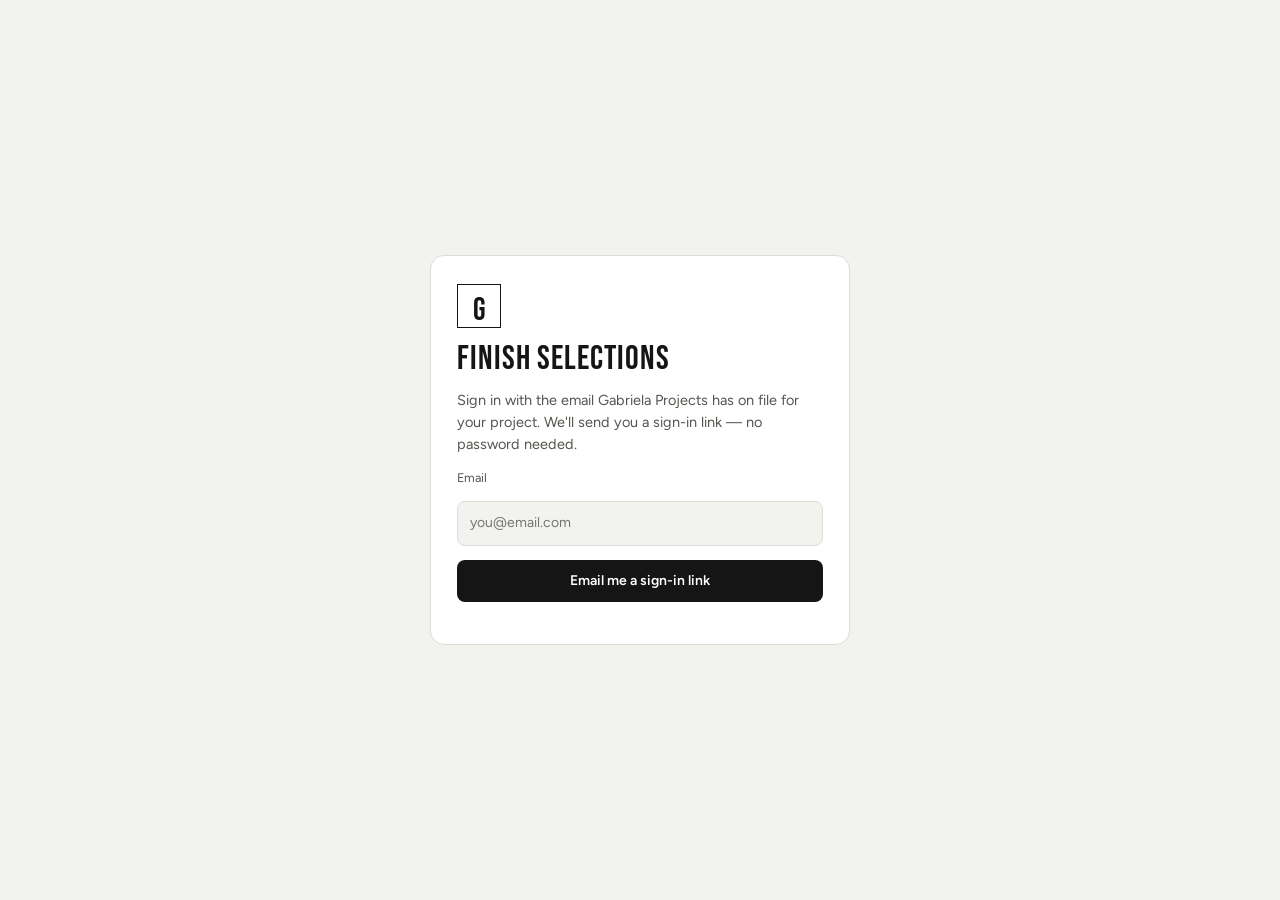
==== commit d98a4ed6: "Selections: load the fixed import script (backend.js v2) Co-Authored-By: Claude Opus 5.5 <noreply@an" ====
--- a/selections/index.html
+++ b/selections/index.html
@@ -261,7 +261,7 @@
 </style>
 <script src="vendor/supabase.js?v=2.117.2"></script>
 <script src="config.js?v=1"></script>
-<script src="backend.js?v=1"></script>
+<script src="backend.js?v=2"></script>
 </head>
 <body>
 <header class="band">
